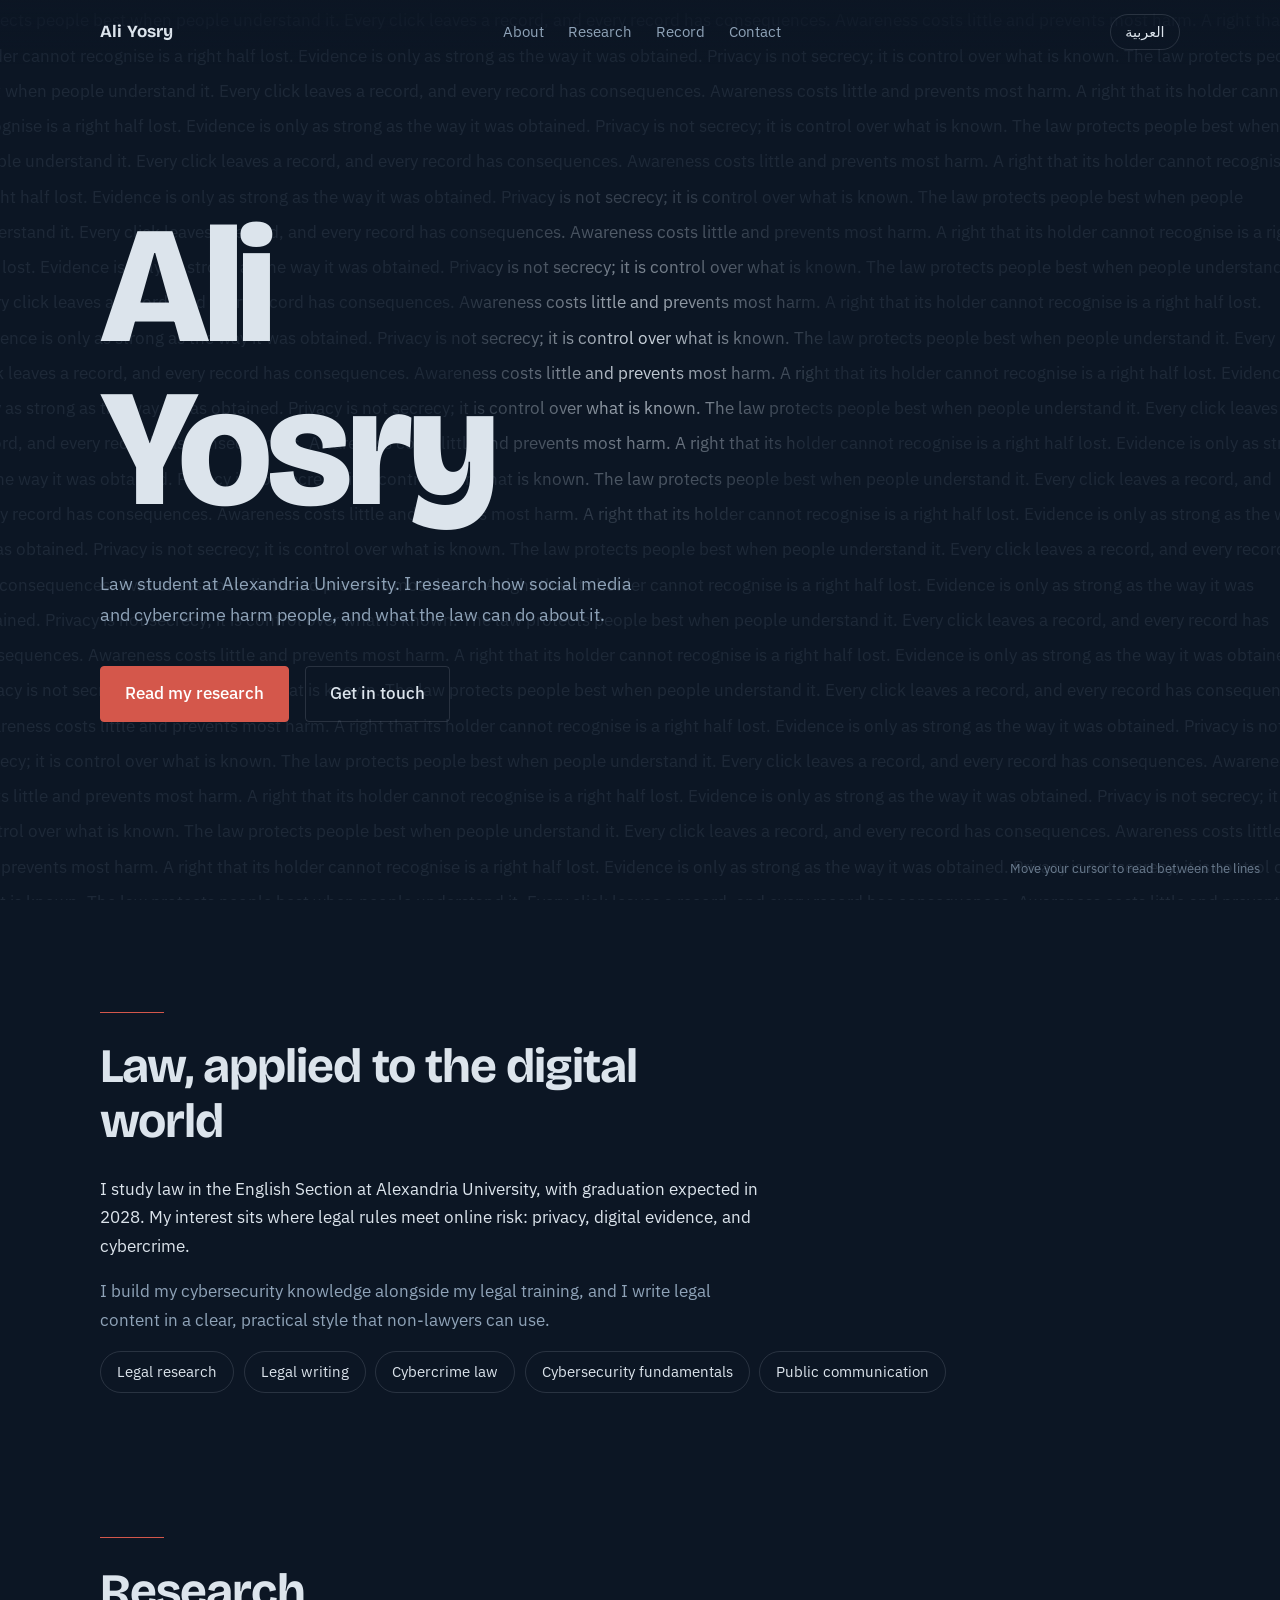
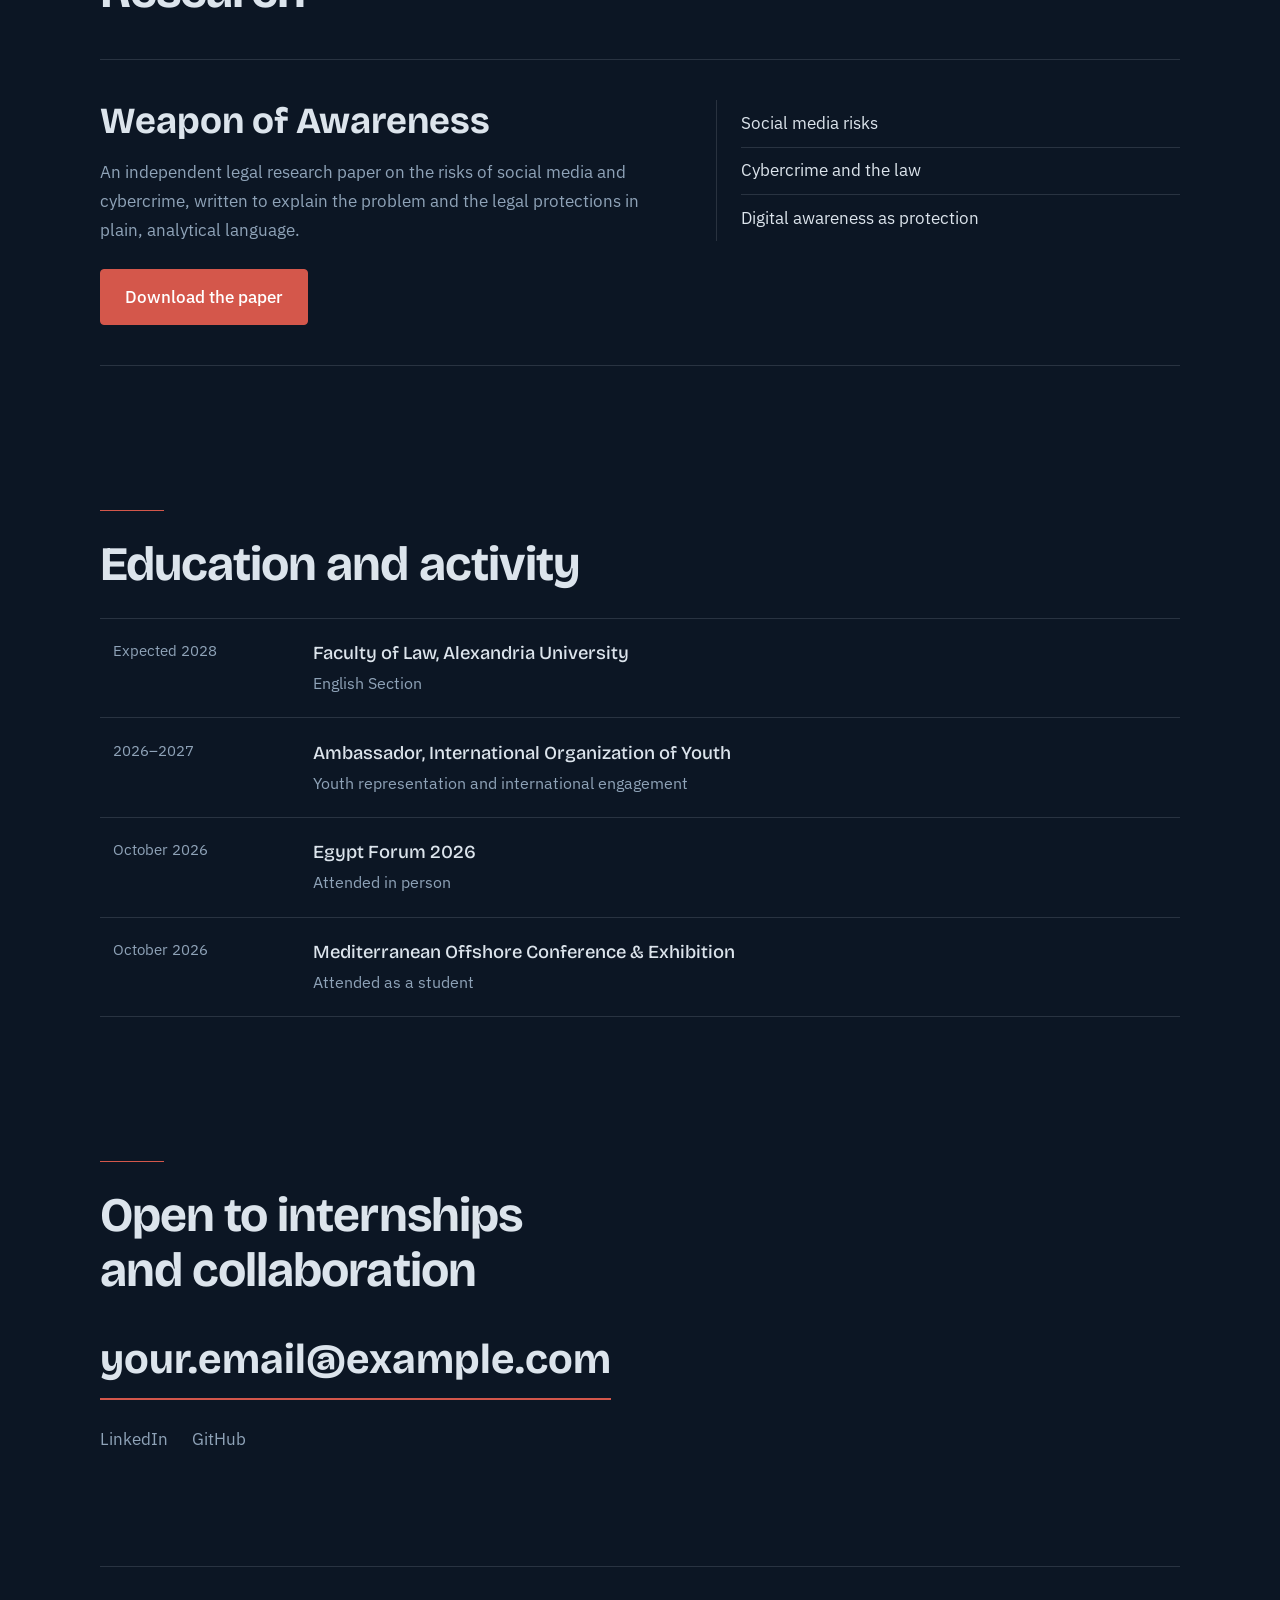
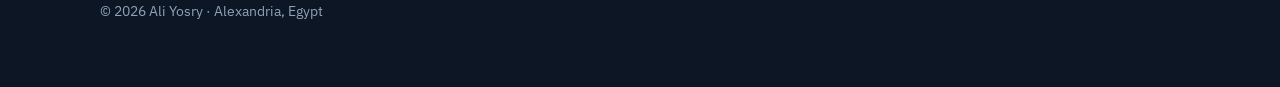
==== index.html @ 88d04636 "Add files via upload" ====
<!doctype html>
<html lang="en" dir="ltr">
<head>
<meta charset="utf-8">
<meta name="viewport" content="width=device-width, initial-scale=1">
<title>Ali Yosry — Law Student & Researcher</title>
<meta name="description" content="Law student at Alexandria University researching social media risks and cybercrime.">
<meta name="theme-color" content="#0C1624">
<link rel="preconnect" href="https://fonts.googleapis.com">
<link rel="preconnect" href="https://fonts.gstatic.com" crossorigin>
<link href="https://fonts.googleapis.com/css2?family=Bricolage+Grotesque:opsz,wght@12..96,500;12..96,700;12..96,800&family=IBM+Plex+Sans:wght@400;500&family=IBM+Plex+Sans+Arabic:wght@400;500;700&display=swap" rel="stylesheet">
<style>
:root{
  --night:#0C1624;
  --slate:#15253A;
  --mist:#DCE4EC;
  --steel:#8FA3B8;
  --wax:#D4574B;
  --line:rgba(220,228,236,.14);
  --display:"Bricolage Grotesque","IBM Plex Sans",system-ui,sans-serif;
  --body:"IBM Plex Sans",system-ui,sans-serif;
}
html[lang="ar"]{--display:"IBM Plex Sans Arabic","Bricolage Grotesque",sans-serif;--body:"IBM Plex Sans Arabic","IBM Plex Sans",sans-serif}
*{box-sizing:border-box;margin:0;padding:0}
html{scroll-behavior:smooth;scroll-padding-top:72px}
body{background:var(--night);color:var(--mist);font-family:var(--body);font-size:1.0625rem;line-height:1.7;-webkit-font-smoothing:antialiased}
a{color:inherit}
:focus-visible{outline:2px solid var(--wax);outline-offset:3px}
.wrap{width:min(1080px,100% - 2.5rem);margin-inline:auto}

/* NAV */
nav{position:fixed;inset:0 0 auto 0;z-index:10;background:linear-gradient(var(--night),rgba(12,22,36,0));}
nav .wrap{display:flex;align-items:center;justify-content:space-between;height:64px;gap:1rem}
nav .mark{font-family:var(--display);font-weight:700;text-decoration:none;letter-spacing:.01em}
nav ul{display:flex;gap:1.5rem;list-style:none;font-size:.95rem;color:var(--steel)}
nav ul a{text-decoration:none;transition:color .2s}
nav ul a:hover{color:var(--mist)}
.lang{background:none;border:1px solid var(--line);color:var(--mist);font:inherit;font-size:.9rem;padding:.3rem .9rem;border-radius:99px;cursor:pointer;transition:border-color .2s,background .2s}
.lang:hover{border-color:var(--steel);background:var(--slate)}
@media(max-width:700px){nav ul{display:none}}

/* HERO */
.hero{position:relative;min-height:100svh;display:flex;align-items:center;overflow:hidden;--mx:50%;--my:40%}
.ghost{position:absolute;inset:-2rem;font-size:1.05rem;line-height:2.1;color:var(--steel);opacity:.13;text-align:start;pointer-events:none;user-select:none;overflow:hidden}
.ghost.lit{opacity:1;color:var(--mist);-webkit-mask-image:radial-gradient(circle 190px at var(--mx) var(--my),#000 0%,rgba(0,0,0,.35) 55%,transparent 100%);mask-image:radial-gradient(circle 190px at var(--mx) var(--my),#000 0%,rgba(0,0,0,.35) 55%,transparent 100%)}
.hero .wrap{position:relative;padding-block:7rem 5rem}
h1{font-family:var(--display);font-weight:800;font-size:clamp(3.6rem,13vw,10.5rem);line-height:.92;letter-spacing:-.035em}
html[lang="ar"] h1{letter-spacing:0;line-height:1.1}
.line{display:block;overflow:hidden;padding-bottom:.06em}
.line>span{display:block;transform:translateY(105%);animation:rise 1.1s cubic-bezier(.2,.8,.2,1) forwards}
.line:nth-child(2)>span{animation-delay:.14s}
@keyframes rise{to{transform:none}}
.sub{margin-top:2rem;max-width:34rem;color:var(--steel);font-size:1.15rem;opacity:0;animation:fade .9s .7s forwards}
.cta{margin-top:2.2rem;display:flex;gap:1rem;flex-wrap:wrap;opacity:0;animation:fade .9s .9s forwards}
@keyframes fade{to{opacity:1}}
.btn{display:inline-block;padding:.8rem 1.5rem;border-radius:4px;text-decoration:none;font-weight:500;border:1px solid var(--line);transition:transform .2s,background .2s,border-color .2s}
.btn.primary{background:var(--wax);border-color:var(--wax);color:#fff}
.btn:hover{transform:translateY(-2px)}
.btn:not(.primary):hover{background:var(--slate);border-color:var(--steel)}
.hint{position:absolute;inset-inline-end:1.25rem;bottom:1.25rem;font-size:.82rem;color:var(--steel);opacity:.7}
@media(hover:none){.hint{display:none}}

/* SECTIONS */
section.s{padding-block:7rem 2rem}
.rule{height:1px;background:var(--wax);transform:scaleX(0);transform-origin:left;transition:transform 1s cubic-bezier(.2,.8,.2,1);width:64px;margin-bottom:1.6rem}
html[dir="rtl"] .rule{transform-origin:right}
.rule.in{transform:scaleX(1)}
h2{font-family:var(--display);font-weight:700;font-size:clamp(1.9rem,4.5vw,3rem);line-height:1.15;letter-spacing:-.02em;margin-bottom:1.6rem;max-width:20ch}
html[lang="ar"] h2{letter-spacing:0;max-width:none}
p.lead{max-width:42rem;color:var(--mist)}
p.lead+p.lead{margin-top:1rem;color:var(--steel)}

/* Research feature */
.feature{display:grid;grid-template-columns:1.1fr .9fr;gap:3rem;align-items:start;margin-top:2.5rem;padding-block:2.5rem;border-block:1px solid var(--line)}
.feature h3{font-family:var(--display);font-size:clamp(1.6rem,3.5vw,2.3rem);line-height:1.15;margin-bottom:1rem}
.feature p{color:var(--steel);max-width:34rem}
.feature .btn{margin-top:1.5rem}
.themes{list-style:none;border-inline-start:1px solid var(--line);padding-inline-start:1.5rem}
.themes li{padding-block:.55rem;color:var(--mist)}
.themes li+li{border-top:1px solid var(--line)}
@media(max-width:760px){.feature{grid-template-columns:1fr;gap:2rem}}

/* Record list */
.rows{list-style:none;margin-top:1rem}
.rows li{display:grid;grid-template-columns:11rem 1fr;gap:1.5rem;padding:1.2rem .8rem;border-top:1px solid var(--line);transition:background .25s,padding .25s}
.rows li:last-child{border-bottom:1px solid var(--line)}
.rows li:hover{background:var(--slate);padding-inline:1.4rem}
.rows .when{color:var(--steel);font-size:.95rem}
.rows b{display:block;font-family:var(--display);font-weight:500;font-size:1.15rem}
.rows span.d{color:var(--steel);font-size:.97rem}
@media(max-width:620px){.rows li{grid-template-columns:1fr;gap:.2rem}}

/* Skills */
.chips{display:flex;flex-wrap:wrap;gap:.6rem;margin-top:1rem}
.chips span{padding:.45rem 1rem;border:1px solid var(--line);border-radius:99px;font-size:.95rem;transition:border-color .2s,color .2s;color:var(--mist)}
.chips span:hover{border-color:var(--wax)}

/* Contact */
.contact h2{max-width:16ch}
.mail{display:inline-block;font-family:var(--display);font-weight:700;font-size:clamp(1.4rem,4.2vw,2.6rem);text-decoration:none;border-bottom:2px solid var(--wax);padding-bottom:.2rem;word-break:break-all;transition:color .2s}
.mail:hover{color:var(--wax)}
.links{display:flex;gap:1.5rem;margin-top:1.6rem;color:var(--steel)}
.links a{text-decoration:none;transition:color .2s}
.links a:hover{color:var(--mist)}
footer{margin-top:7rem;padding-block:2rem;border-top:1px solid var(--line);color:var(--steel);font-size:.9rem}

@media(prefers-reduced-motion:reduce){
  *{animation:none!important;transition:none!important}
  .line>span,.sub,.cta{transform:none;opacity:1}
  .rule{transform:none}
  html{scroll-behavior:auto}
}
</style>
</head>
<body>

<nav>
  <div class="wrap">
    <a class="mark" href="#top" data-t="brand">Ali Yosry</a>
    <ul>
      <li><a href="#about" data-t="nav_about">About</a></li>
      <li><a href="#research" data-t="nav_research">Research</a></li>
      <li><a href="#record" data-t="nav_record">Record</a></li>
      <li><a href="#contact" data-t="nav_contact">Contact</a></li>
    </ul>
    <button class="lang" id="langBtn" aria-label="Switch language">العربية</button>
  </div>
</nav>

<header class="hero" id="top">
  <div class="ghost" id="ghost" aria-hidden="true"></div>
  <div class="ghost lit" id="ghostLit" aria-hidden="true"></div>
  <div class="wrap">
    <h1><span class="line"><span data-t="first">Ali</span></span><span class="line"><span data-t="last">Yosry</span></span></h1>
    <p class="sub" data-t="sub">Law student at Alexandria University. I research how social media and cybercrime harm people, and what the law can do about it.</p>
    <div class="cta">
      <a class="btn primary" href="#research" data-t="cta1">Read my research</a>
      <a class="btn" href="#contact" data-t="cta2">Get in touch</a>
    </div>
  </div>
  <p class="hint" data-t="hint">Move your cursor to read between the lines</p>
</header>

<main>
<section class="s" id="about">
  <div class="wrap">
    <div class="rule"></div>
    <h2 data-t="about_h">Law, applied to the digital world</h2>
    <p class="lead" data-t="about_p1">I study law in the English Section at Alexandria University, with graduation expected in 2028. My interest sits where legal rules meet online risk: privacy, digital evidence, and cybercrime.</p>
    <p class="lead" data-t="about_p2">I build my cybersecurity knowledge alongside my legal training, and I write legal content in a clear, practical style that non-lawyers can use.</p>
    <div class="chips">
      <span data-t="sk1">Legal research</span>
      <span data-t="sk2">Legal writing</span>
      <span data-t="sk3">Cybercrime law</span>
      <span data-t="sk4">Cybersecurity fundamentals</span>
      <span data-t="sk5">Public communication</span>
    </div>
  </div>
</section>

<section class="s" id="research">
  <div class="wrap">
    <div class="rule"></div>
    <h2 data-t="res_h">Research</h2>
    <div class="feature">
      <div>
        <h3 data-t="res_title">Weapon of Awareness</h3>
        <p data-t="res_p">An independent legal research paper on the risks of social media and cybercrime, written to explain the problem and the legal protections in plain, analytical language.</p>
        <!-- TODO: put your PDF in the repo (e.g. weapon-of-awareness.pdf) and change the link below -->
        <a class="btn primary" href="weapon-of-awareness.pdf" data-t="res_btn">Download the paper</a>
      </div>
      <ul class="themes">
        <li data-t="th1">Social media risks</li>
        <li data-t="th2">Cybercrime and the law</li>
        <li data-t="th3">Digital awareness as protection</li>
      </ul>
    </div>
  </div>
</section>

<section class="s" id="record">
  <div class="wrap">
    <div class="rule"></div>
    <h2 data-t="rec_h">Education and activity</h2>
    <ul class="rows">
      <li><div class="when" data-t="r1w">Expected 2028</div><div><b data-t="r1t">Faculty of Law, Alexandria University</b><span class="d" data-t="r1d">English Section</span></div></li>
      <li><div class="when" data-t="r2w">2026–2027</div><div><b data-t="r2t">Ambassador, International Organization of Youth</b><span class="d" data-t="r2d">Youth representation and international engagement</span></div></li>
      <li><div class="when" data-t="r3w">October 2026</div><div><b data-t="r3t">Egypt Forum 2026</b><span class="d" data-t="r3d">Attended in person</span></div></li>
      <li><div class="when" data-t="r4w">October 2026</div><div><b data-t="r4t">Mediterranean Offshore Conference &amp; Exhibition</b><span class="d" data-t="r4d">Attended as a student</span></div></li>
    </ul>
  </div>
</section>

<section class="s contact" id="contact">
  <div class="wrap">
    <div class="rule"></div>
    <h2 data-t="con_h">Open to internships and collaboration</h2>
    <!-- TODO: replace with your real email and profile links -->
    <a class="mail" href="mailto:your.email@example.com">your.email@example.com</a>
    <div class="links">
      <a href="https://www.linkedin.com/in/your-profile" target="_blank" rel="noopener">LinkedIn</a>
      <a href="https://github.com/your-username" target="_blank" rel="noopener">GitHub</a>
    </div>
    <footer>© <span id="yr"></span> <span data-t="brand">Ali Yosry</span> · <span data-t="loc">Alexandria, Egypt</span></footer>
  </div>
</section>
</main>

<script>
const T = {
  en:{brand:"Ali Yosry",nav_about:"About",nav_research:"Research",nav_record:"Record",nav_contact:"Contact",
    first:"Ali",last:"Yosry",
    sub:"Law student at Alexandria University. I research how social media and cybercrime harm people, and what the law can do about it.",
    cta1:"Read my research",cta2:"Get in touch",hint:"Move your cursor to read between the lines",
    about_h:"Law, applied to the digital world",
    about_p1:"I study law in the English Section at Alexandria University, with graduation expected in 2028. My interest sits where legal rules meet online risk: privacy, digital evidence, and cybercrime.",
    about_p2:"I build my cybersecurity knowledge alongside my legal training, and I write legal content in a clear, practical style that non-lawyers can use.",
    sk1:"Legal research",sk2:"Legal writing",sk3:"Cybercrime law",sk4:"Cybersecurity fundamentals",sk5:"Public communication",
    res_h:"Research",res_title:"Weapon of Awareness",
    res_p:"An independent legal research paper on the risks of social media and cybercrime, written to explain the problem and the legal protections in plain, analytical language.",
    res_btn:"Download the paper",th1:"Social media risks",th2:"Cybercrime and the law",th3:"Digital awareness as protection",
    rec_h:"Education and activity",
    r1w:"Expected 2028",r1t:"Faculty of Law, Alexandria University",r1d:"English Section",
    r2w:"2026–2027",r2t:"Ambassador, International Organization of Youth",r2d:"Youth representation and international engagement",
    r3w:"October 2026",r3t:"Egypt Forum 2026",r3d:"Attended in person",
    r4w:"October 2026",r4t:"Mediterranean Offshore Conference & Exhibition",r4d:"Attended as a student",
    con_h:"Open to internships and collaboration",loc:"Alexandria, Egypt",
    ghost:["A right that its holder cannot recognise is a right half lost.","Evidence is only as strong as the way it was obtained.","Privacy is not secrecy; it is control over what is known.","The law protects people best when people understand it.","Every click leaves a record, and every record has consequences.","Awareness costs little and prevents most harm."]},
  ar:{brand:"علي يسري",nav_about:"نبذة",nav_research:"الأبحاث",nav_record:"المسيرة",nav_contact:"تواصل",
    first:"علي",last:"يسري",
    sub:"طالب حقوق بجامعة الإسكندرية. أبحث في كيف تضر وسائل التواصل الاجتماعي والجرائم الإلكترونية بالناس، وما الذي يستطيع القانون فعله حيال ذلك.",
    cta1:"اقرأ أبحاثي",cta2:"تواصل معي",hint:"حرّك المؤشر لتقرأ ما بين السطور",
    about_h:"القانون في خدمة العالم الرقمي",
    about_p1:"أدرس القانون بالقسم الإنجليزي بكلية الحقوق جامعة الإسكندرية، والتخرج المتوقع عام 2028. يتركز اهتمامي حيث تلتقي القواعد القانونية بالمخاطر الرقمية: الخصوصية، والدليل الرقمي، والجرائم الإلكترونية.",
    about_p2:"أطوّر معرفتي بالأمن السيبراني بالتوازي مع دراستي القانونية، وأكتب محتوى قانونيًا بأسلوب واضح وعملي يستفيد منه غير المتخصصين.",
    sk1:"البحث القانوني",sk2:"الكتابة القانونية",sk3:"قانون الجرائم الإلكترونية",sk4:"أساسيات الأمن السيبراني",sk5:"التواصل مع الجمهور",
    res_h:"الأبحاث",res_title:"سلاح الوعي",
    res_p:"بحث قانوني مستقل حول مخاطر وسائل التواصل الاجتماعي والجرائم الإلكترونية، يشرح المشكلة والحماية القانونية المتاحة بلغة تحليلية واضحة.",
    res_btn:"تحميل البحث",th1:"مخاطر وسائل التواصل الاجتماعي",th2:"الجرائم الإلكترونية والقانون",th3:"الوعي الرقمي كوسيلة حماية",
    rec_h:"التعليم والنشاط",
    r1w:"التخرج المتوقع 2028",r1t:"كلية الحقوق، جامعة الإسكندرية",r1d:"القسم الإنجليزي",
    r2w:"2026–2027",r2t:"سفير المنظمة الدولية للشباب",r2d:"تمثيل الشباب والانخراط الدولي",
    r3w:"أكتوبر 2026",r3t:"منتدى مصر 2026",r3d:"حضور شخصي",
    r4w:"أكتوبر 2026",r4t:"مؤتمر ومعرض البحر المتوسط للنفط والغاز البحري",r4d:"حضور بصفة طالب",
    con_h:"متاح للتدريب والتعاون",loc:"الإسكندرية، مصر",
    ghost:["الحق الذي يجهله صاحبه حق ضائع نصفه.","قوة الدليل من قوة طريقة الحصول عليه.","الخصوصية ليست السرية؛ إنها التحكم فيما يُعرف عنك.","يحمي القانون الناس أفضل حين يفهمونه.","كل نقرة تترك أثرًا، وكل أثر له عواقب.","الوعي كلفته قليلة ويمنع معظم الضرر."]}
};

const $ = s => document.querySelector(s);
const $$ = s => [...document.querySelectorAll(s)];

function setLang(l){
  const d = T[l];
  document.documentElement.lang = l;
  document.documentElement.dir = l === "ar" ? "rtl" : "ltr";
  $$("[data-t]").forEach(el => { if (d[el.dataset.t] != null) el.textContent = d[el.dataset.t]; });
  $("#langBtn").textContent = l === "ar" ? "English" : "العربية";
  const text = Array.from({length:14},()=>d.ghost.join(" ")).join(" ");
  $("#ghost").textContent = text; $("#ghostLit").textContent = text;
  document.title = l === "ar" ? "علي يسري — طالب حقوق وباحث" : "Ali Yosry — Law Student & Researcher";
  try{ localStorage.setItem("lang", l); }catch(e){}
}
let lang = "en";
try{ lang = localStorage.getItem("lang") || "en"; }catch(e){}
setLang(lang);
$("#langBtn").addEventListener("click", () => setLang(document.documentElement.lang === "ar" ? "en" : "ar"));
$("#yr").textContent = new Date().getFullYear();

/* Hero spotlight: follows cursor; drifts on its own on touch screens */
const hero = $(".hero");
const reduce = matchMedia("(prefers-reduced-motion: reduce)").matches;
const canHover = matchMedia("(hover: hover)").matches;
function spot(x,y){ hero.style.setProperty("--mx", x+"px"); hero.style.setProperty("--my", y+"px"); }
if (canHover && !reduce){
  hero.addEventListener("pointermove", e => { const r = hero.getBoundingClientRect(); spot(e.clientX-r.left, e.clientY-r.top); });
} else if (!reduce){
  let t = 0;
  (function drift(){
    const r = hero.getBoundingClientRect();
    t += .006;
    spot(r.width*(.5+.32*Math.sin(t*1.3)), r.height*(.45+.28*Math.sin(t*.9+1)));
    requestAnimationFrame(drift);
  })();
} else {
  spot(hero.clientWidth*.6, hero.clientHeight*.5);
}

/* Section rules draw once as they enter view */
const io = new IntersectionObserver(es => es.forEach(e => { if(e.isIntersecting){ e.target.classList.add("in"); io.unobserve(e.target); } }), {threshold:.6});
$$(".rule").forEach(r => io.observe(r));
</script>
</body>
</html>
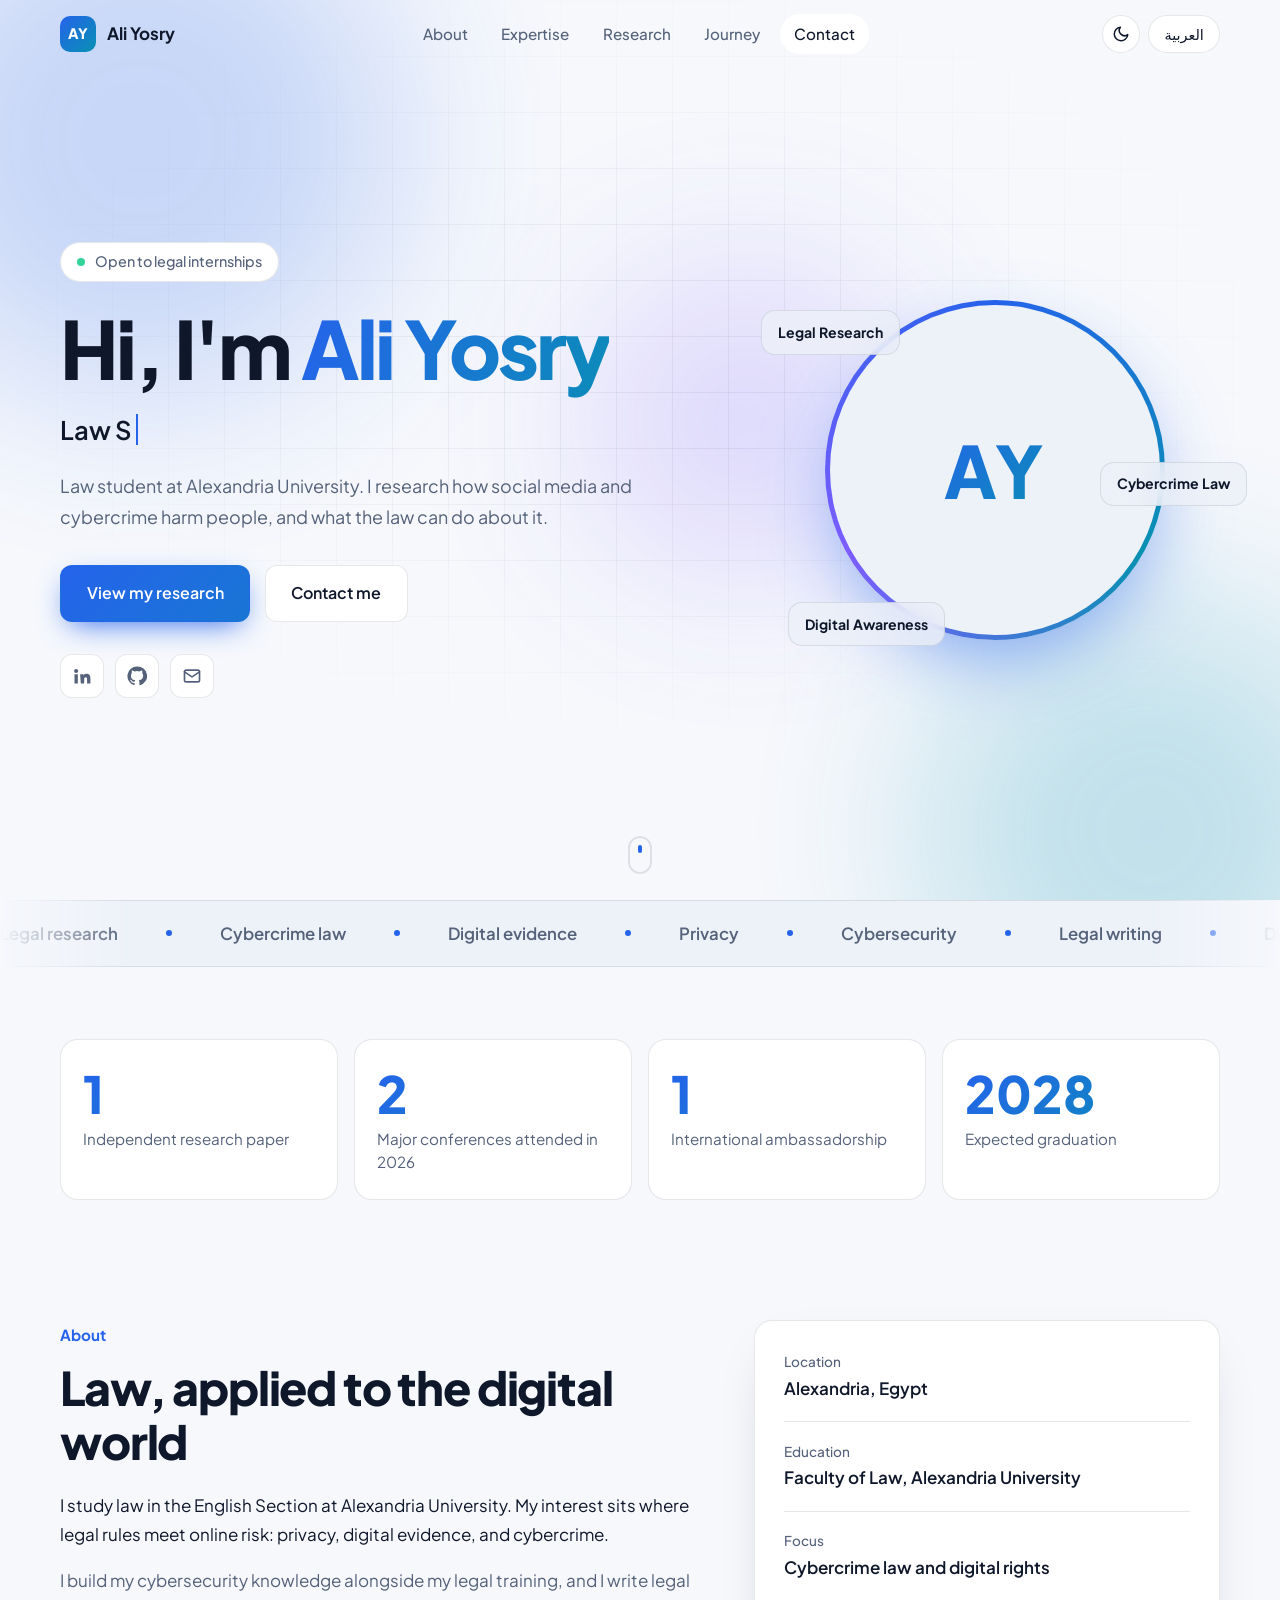
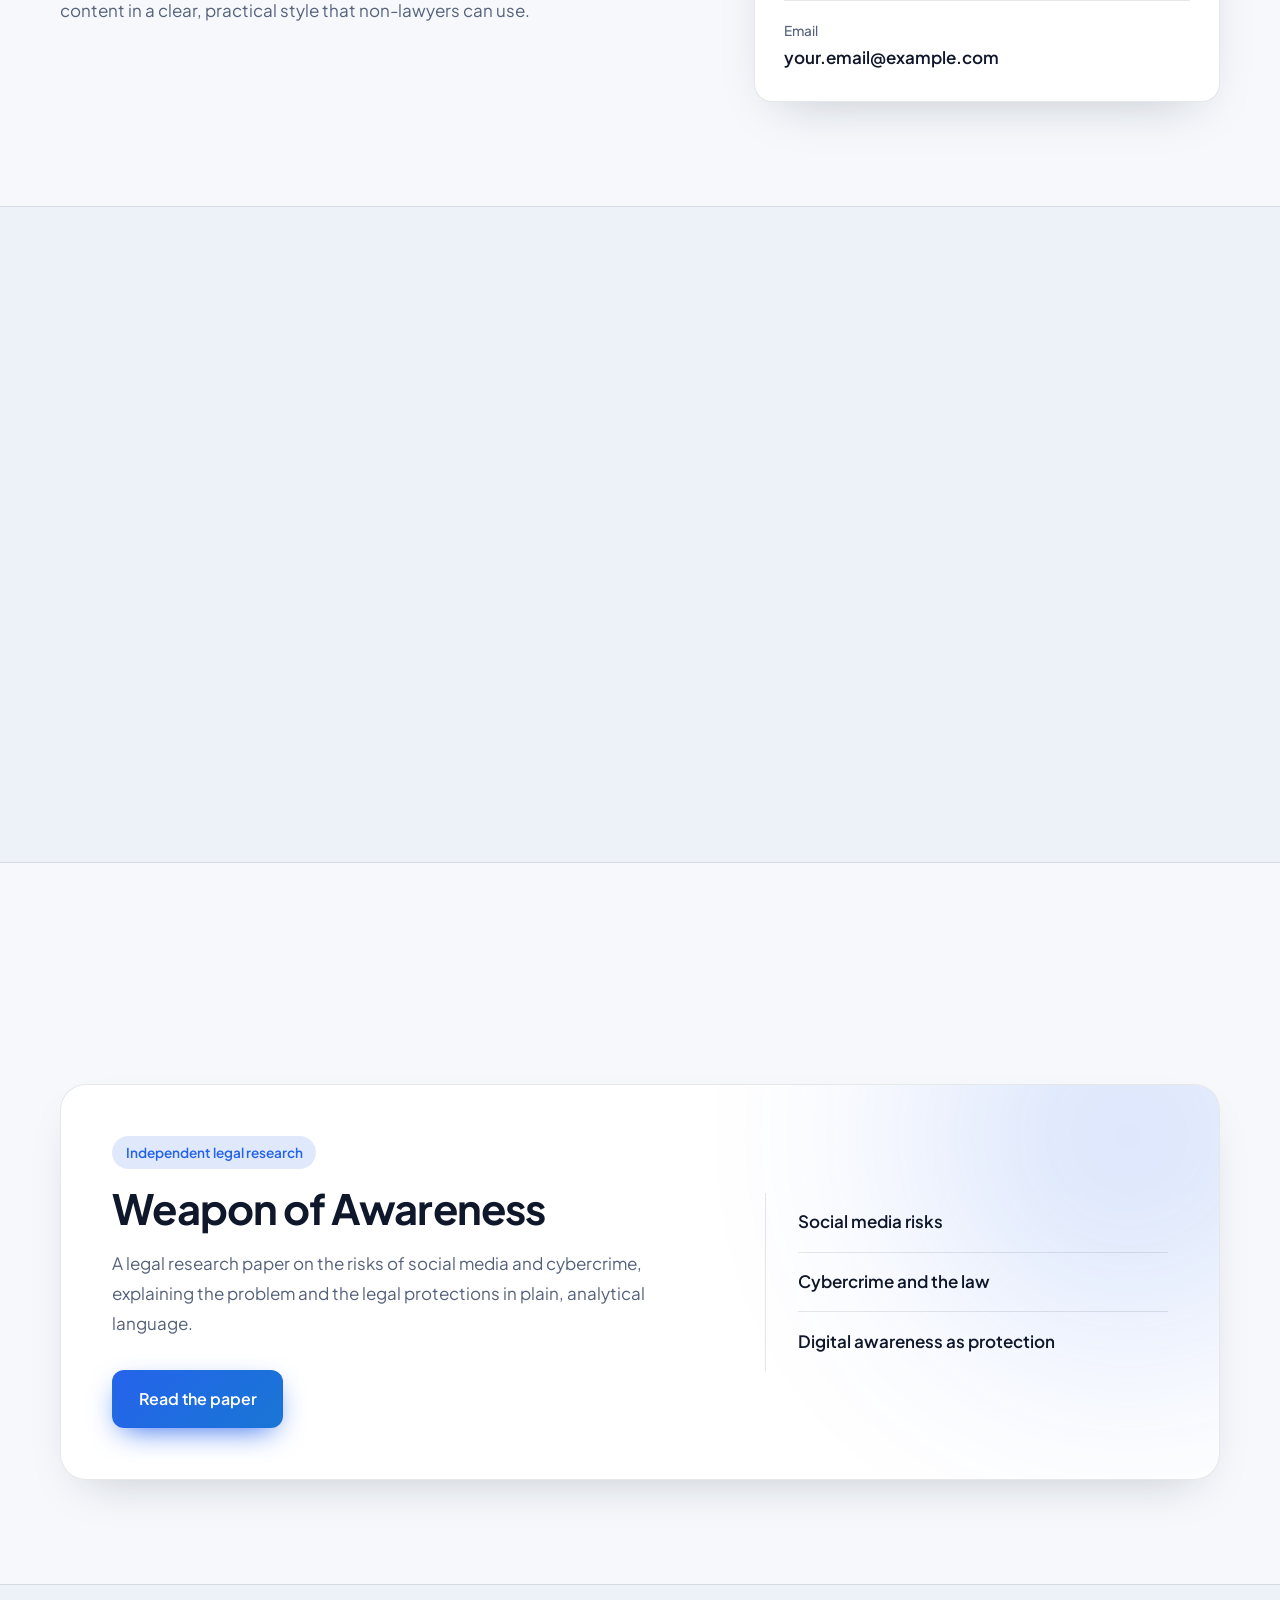
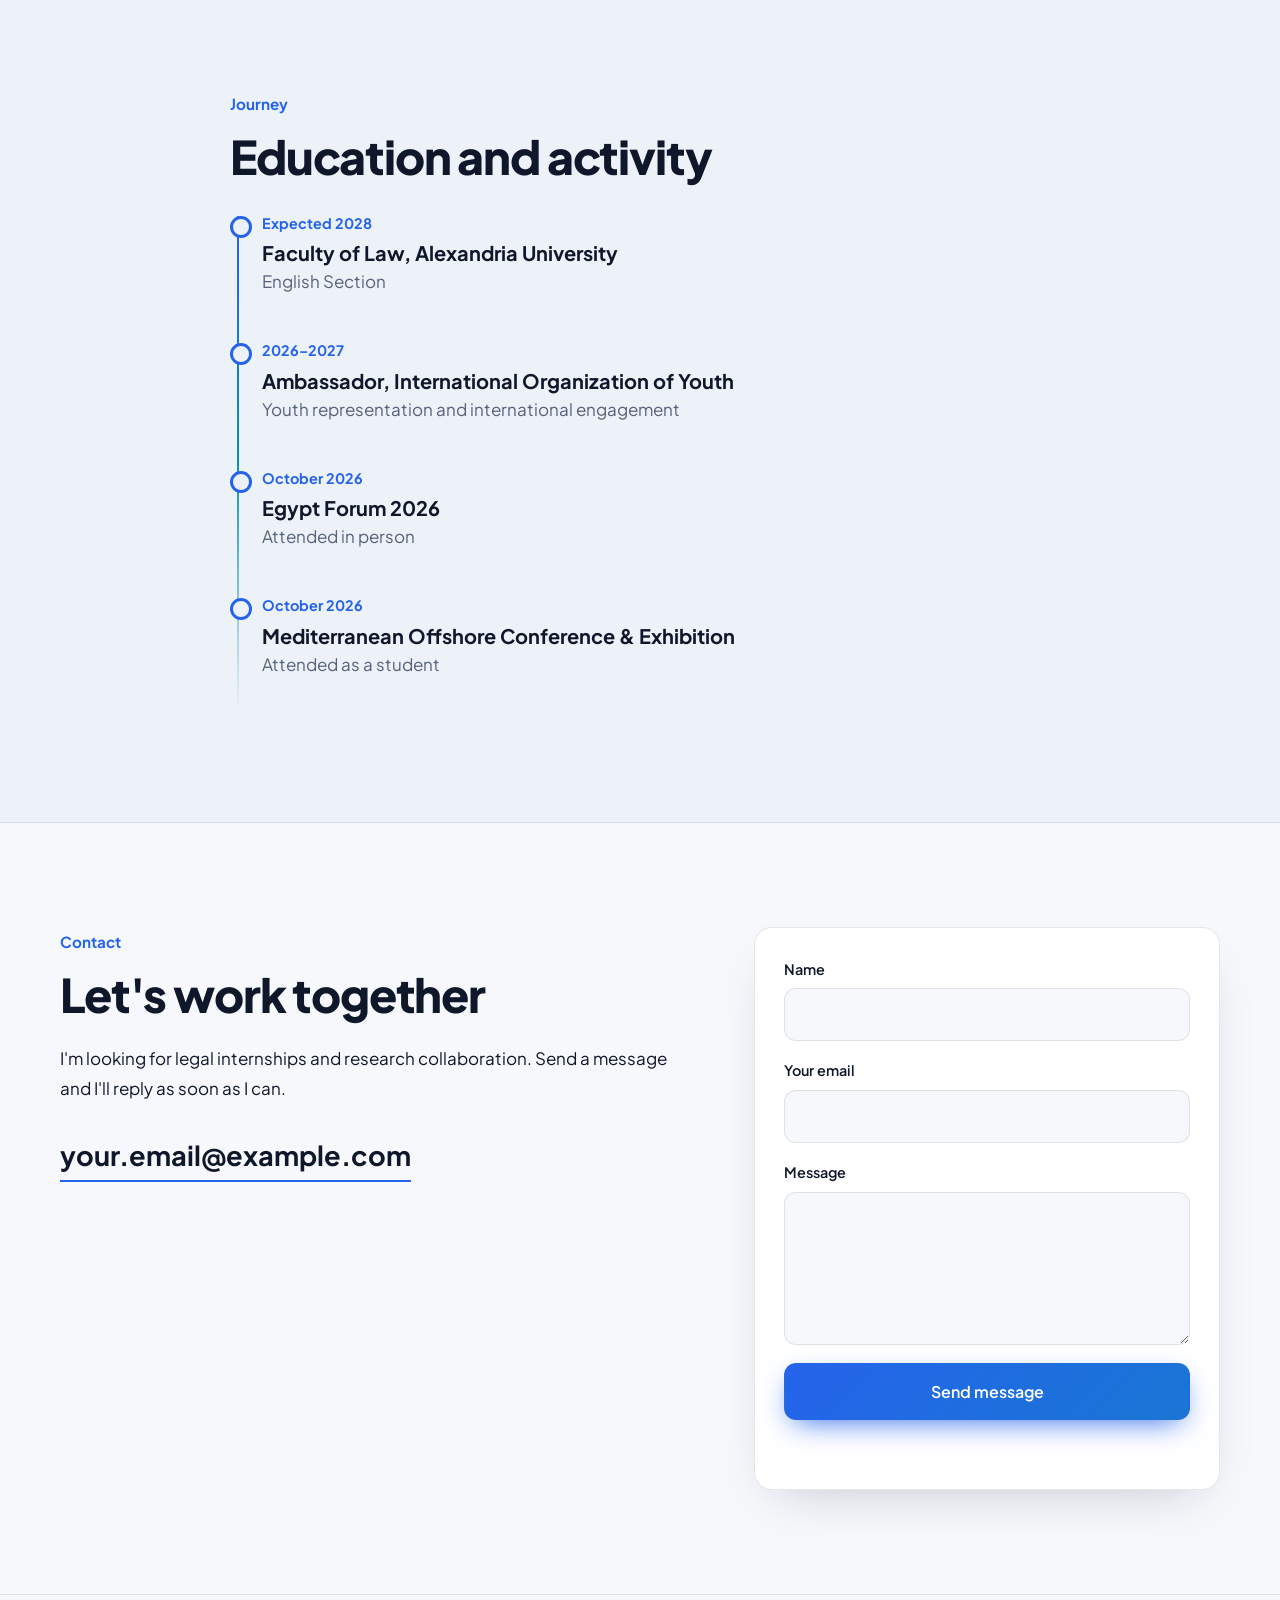
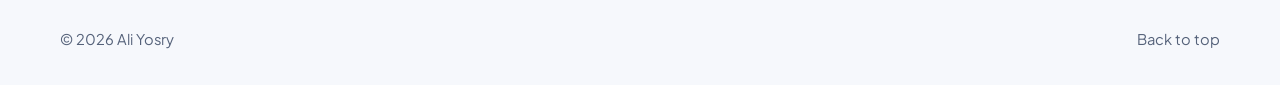
==== commit 7f588538: "Add files via upload" ====
--- a/index.html
+++ b/index.html
@@ -1,293 +1,198 @@
 <!doctype html>
-<html lang="en" dir="ltr">
+<html lang="en" dir="ltr" data-theme="dark">
 <head>
 <meta charset="utf-8">
 <meta name="viewport" content="width=device-width, initial-scale=1">
 <title>Ali Yosry — Law Student & Researcher</title>
 <meta name="description" content="Law student at Alexandria University researching social media risks and cybercrime.">
-<meta name="theme-color" content="#0C1624">
+<meta property="og:title" content="Ali Yosry — Law Student & Researcher">
+<meta property="og:description" content="Legal research on social media risks and cybercrime.">
+<meta name="theme-color" content="#070B14">
 <link rel="preconnect" href="https://fonts.googleapis.com">
 <link rel="preconnect" href="https://fonts.gstatic.com" crossorigin>
-<link href="https://fonts.googleapis.com/css2?family=Bricolage+Grotesque:opsz,wght@12..96,500;12..96,700;12..96,800&family=IBM+Plex+Sans:wght@400;500&family=IBM+Plex+Sans+Arabic:wght@400;500;700&display=swap" rel="stylesheet">
-<style>
-:root{
-  --night:#0C1624;
-  --slate:#15253A;
-  --mist:#DCE4EC;
-  --steel:#8FA3B8;
-  --wax:#D4574B;
-  --line:rgba(220,228,236,.14);
-  --display:"Bricolage Grotesque","IBM Plex Sans",system-ui,sans-serif;
-  --body:"IBM Plex Sans",system-ui,sans-serif;
-}
-html[lang="ar"]{--display:"IBM Plex Sans Arabic","Bricolage Grotesque",sans-serif;--body:"IBM Plex Sans Arabic","IBM Plex Sans",sans-serif}
-*{box-sizing:border-box;margin:0;padding:0}
-html{scroll-behavior:smooth;scroll-padding-top:72px}
-body{background:var(--night);color:var(--mist);font-family:var(--body);font-size:1.0625rem;line-height:1.7;-webkit-font-smoothing:antialiased}
-a{color:inherit}
-:focus-visible{outline:2px solid var(--wax);outline-offset:3px}
-.wrap{width:min(1080px,100% - 2.5rem);margin-inline:auto}
-
-/* NAV */
-nav{position:fixed;inset:0 0 auto 0;z-index:10;background:linear-gradient(var(--night),rgba(12,22,36,0));}
-nav .wrap{display:flex;align-items:center;justify-content:space-between;height:64px;gap:1rem}
-nav .mark{font-family:var(--display);font-weight:700;text-decoration:none;letter-spacing:.01em}
-nav ul{display:flex;gap:1.5rem;list-style:none;font-size:.95rem;color:var(--steel)}
-nav ul a{text-decoration:none;transition:color .2s}
-nav ul a:hover{color:var(--mist)}
-.lang{background:none;border:1px solid var(--line);color:var(--mist);font:inherit;font-size:.9rem;padding:.3rem .9rem;border-radius:99px;cursor:pointer;transition:border-color .2s,background .2s}
-.lang:hover{border-color:var(--steel);background:var(--slate)}
-@media(max-width:700px){nav ul{display:none}}
-
-/* HERO */
-.hero{position:relative;min-height:100svh;display:flex;align-items:center;overflow:hidden;--mx:50%;--my:40%}
-.ghost{position:absolute;inset:-2rem;font-size:1.05rem;line-height:2.1;color:var(--steel);opacity:.13;text-align:start;pointer-events:none;user-select:none;overflow:hidden}
-.ghost.lit{opacity:1;color:var(--mist);-webkit-mask-image:radial-gradient(circle 190px at var(--mx) var(--my),#000 0%,rgba(0,0,0,.35) 55%,transparent 100%);mask-image:radial-gradient(circle 190px at var(--mx) var(--my),#000 0%,rgba(0,0,0,.35) 55%,transparent 100%)}
-.hero .wrap{position:relative;padding-block:7rem 5rem}
-h1{font-family:var(--display);font-weight:800;font-size:clamp(3.6rem,13vw,10.5rem);line-height:.92;letter-spacing:-.035em}
-html[lang="ar"] h1{letter-spacing:0;line-height:1.1}
-.line{display:block;overflow:hidden;padding-bottom:.06em}
-.line>span{display:block;transform:translateY(105%);animation:rise 1.1s cubic-bezier(.2,.8,.2,1) forwards}
-.line:nth-child(2)>span{animation-delay:.14s}
-@keyframes rise{to{transform:none}}
-.sub{margin-top:2rem;max-width:34rem;color:var(--steel);font-size:1.15rem;opacity:0;animation:fade .9s .7s forwards}
-.cta{margin-top:2.2rem;display:flex;gap:1rem;flex-wrap:wrap;opacity:0;animation:fade .9s .9s forwards}
-@keyframes fade{to{opacity:1}}
-.btn{display:inline-block;padding:.8rem 1.5rem;border-radius:4px;text-decoration:none;font-weight:500;border:1px solid var(--line);transition:transform .2s,background .2s,border-color .2s}
-.btn.primary{background:var(--wax);border-color:var(--wax);color:#fff}
-.btn:hover{transform:translateY(-2px)}
-.btn:not(.primary):hover{background:var(--slate);border-color:var(--steel)}
-.hint{position:absolute;inset-inline-end:1.25rem;bottom:1.25rem;font-size:.82rem;color:var(--steel);opacity:.7}
-@media(hover:none){.hint{display:none}}
-
-/* SECTIONS */
-section.s{padding-block:7rem 2rem}
-.rule{height:1px;background:var(--wax);transform:scaleX(0);transform-origin:left;transition:transform 1s cubic-bezier(.2,.8,.2,1);width:64px;margin-bottom:1.6rem}
-html[dir="rtl"] .rule{transform-origin:right}
-.rule.in{transform:scaleX(1)}
-h2{font-family:var(--display);font-weight:700;font-size:clamp(1.9rem,4.5vw,3rem);line-height:1.15;letter-spacing:-.02em;margin-bottom:1.6rem;max-width:20ch}
-html[lang="ar"] h2{letter-spacing:0;max-width:none}
-p.lead{max-width:42rem;color:var(--mist)}
-p.lead+p.lead{margin-top:1rem;color:var(--steel)}
-
-/* Research feature */
-.feature{display:grid;grid-template-columns:1.1fr .9fr;gap:3rem;align-items:start;margin-top:2.5rem;padding-block:2.5rem;border-block:1px solid var(--line)}
-.feature h3{font-family:var(--display);font-size:clamp(1.6rem,3.5vw,2.3rem);line-height:1.15;margin-bottom:1rem}
-.feature p{color:var(--steel);max-width:34rem}
-.feature .btn{margin-top:1.5rem}
-.themes{list-style:none;border-inline-start:1px solid var(--line);padding-inline-start:1.5rem}
-.themes li{padding-block:.55rem;color:var(--mist)}
-.themes li+li{border-top:1px solid var(--line)}
-@media(max-width:760px){.feature{grid-template-columns:1fr;gap:2rem}}
-
-/* Record list */
-.rows{list-style:none;margin-top:1rem}
-.rows li{display:grid;grid-template-columns:11rem 1fr;gap:1.5rem;padding:1.2rem .8rem;border-top:1px solid var(--line);transition:background .25s,padding .25s}
-.rows li:last-child{border-bottom:1px solid var(--line)}
-.rows li:hover{background:var(--slate);padding-inline:1.4rem}
-.rows .when{color:var(--steel);font-size:.95rem}
-.rows b{display:block;font-family:var(--display);font-weight:500;font-size:1.15rem}
-.rows span.d{color:var(--steel);font-size:.97rem}
-@media(max-width:620px){.rows li{grid-template-columns:1fr;gap:.2rem}}
-
-/* Skills */
-.chips{display:flex;flex-wrap:wrap;gap:.6rem;margin-top:1rem}
-.chips span{padding:.45rem 1rem;border:1px solid var(--line);border-radius:99px;font-size:.95rem;transition:border-color .2s,color .2s;color:var(--mist)}
-.chips span:hover{border-color:var(--wax)}
-
-/* Contact */
-.contact h2{max-width:16ch}
-.mail{display:inline-block;font-family:var(--display);font-weight:700;font-size:clamp(1.4rem,4.2vw,2.6rem);text-decoration:none;border-bottom:2px solid var(--wax);padding-bottom:.2rem;word-break:break-all;transition:color .2s}
-.mail:hover{color:var(--wax)}
-.links{display:flex;gap:1.5rem;margin-top:1.6rem;color:var(--steel)}
-.links a{text-decoration:none;transition:color .2s}
-.links a:hover{color:var(--mist)}
-footer{margin-top:7rem;padding-block:2rem;border-top:1px solid var(--line);color:var(--steel);font-size:.9rem}
-
-@media(prefers-reduced-motion:reduce){
-  *{animation:none!important;transition:none!important}
-  .line>span,.sub,.cta{transform:none;opacity:1}
-  .rule{transform:none}
-  html{scroll-behavior:auto}
-}
-</style>
+<link href="https://fonts.googleapis.com/css2?family=Plus+Jakarta+Sans:wght@400;500;600;700;800&family=IBM+Plex+Sans+Arabic:wght@400;500;600;700&display=swap" rel="stylesheet">
+<link rel="stylesheet" href="style.css">
 </head>
 <body>
+<div class="progress" id="progress"></div>
 
-<nav>
-  <div class="wrap">
-    <a class="mark" href="#top" data-t="brand">Ali Yosry</a>
-    <ul>
-      <li><a href="#about" data-t="nav_about">About</a></li>
-      <li><a href="#research" data-t="nav_research">Research</a></li>
-      <li><a href="#record" data-t="nav_record">Record</a></li>
-      <li><a href="#contact" data-t="nav_contact">Contact</a></li>
-    </ul>
-    <button class="lang" id="langBtn" aria-label="Switch language">العربية</button>
-  </div>
-</nav>
-
-<header class="hero" id="top">
-  <div class="ghost" id="ghost" aria-hidden="true"></div>
-  <div class="ghost lit" id="ghostLit" aria-hidden="true"></div>
-  <div class="wrap">
-    <h1><span class="line"><span data-t="first">Ali</span></span><span class="line"><span data-t="last">Yosry</span></span></h1>
-    <p class="sub" data-t="sub">Law student at Alexandria University. I research how social media and cybercrime harm people, and what the law can do about it.</p>
-    <div class="cta">
-      <a class="btn primary" href="#research" data-t="cta1">Read my research</a>
-      <a class="btn" href="#contact" data-t="cta2">Get in touch</a>
+<header class="nav" id="nav">
+  <div class="container nav-in">
+    <a href="#top" class="logo" aria-label="Home"><span class="logo-mark">AY</span><span class="logo-text" data-t="brand">Ali Yosry</span></a>
+    <nav class="links" id="menu" aria-label="Main">
+      <a href="#about" data-t="nav_about">About</a>
+      <a href="#expertise" data-t="nav_expertise">Expertise</a>
+      <a href="#research" data-t="nav_research">Research</a>
+      <a href="#journey" data-t="nav_journey">Journey</a>
+      <a href="#contact" data-t="nav_contact">Contact</a>
+    </nav>
+    <div class="tools">
+      <button class="icon-btn" id="themeBtn" aria-label="Toggle theme">
+        <svg class="i-sun" viewBox="0 0 24 24" width="18" height="18" fill="none" stroke="currentColor" stroke-width="2" stroke-linecap="round"><circle cx="12" cy="12" r="4"/><path d="M12 2v2M12 20v2M4.9 4.9l1.4 1.4M17.7 17.7l1.4 1.4M2 12h2M20 12h2M4.9 19.1l1.4-1.4M17.7 6.3l1.4-1.4"/></svg>
+        <svg class="i-moon" viewBox="0 0 24 24" width="18" height="18" fill="none" stroke="currentColor" stroke-width="2" stroke-linecap="round" stroke-linejoin="round"><path d="M21 12.8A9 9 0 1 1 11.2 3a7 7 0 0 0 9.8 9.8z"/></svg>
+      </button>
+      <button class="pill-btn" id="langBtn" aria-label="Switch language">العربية</button>
+      <button class="burger" id="burger" aria-label="Menu" aria-expanded="false"><span></span><span></span></button>
     </div>
   </div>
-  <p class="hint" data-t="hint">Move your cursor to read between the lines</p>
 </header>
 
-<main>
-<section class="s" id="about">
-  <div class="wrap">
-    <div class="rule"></div>
-    <h2 data-t="about_h">Law, applied to the digital world</h2>
-    <p class="lead" data-t="about_p1">I study law in the English Section at Alexandria University, with graduation expected in 2028. My interest sits where legal rules meet online risk: privacy, digital evidence, and cybercrime.</p>
-    <p class="lead" data-t="about_p2">I build my cybersecurity knowledge alongside my legal training, and I write legal content in a clear, practical style that non-lawyers can use.</p>
-    <div class="chips">
-      <span data-t="sk1">Legal research</span>
-      <span data-t="sk2">Legal writing</span>
-      <span data-t="sk3">Cybercrime law</span>
-      <span data-t="sk4">Cybersecurity fundamentals</span>
-      <span data-t="sk5">Public communication</span>
+<main id="top">
+<!-- HERO -->
+<section class="hero">
+  <div class="aurora" aria-hidden="true"><i class="b1"></i><i class="b2"></i><i class="b3"></i></div>
+  <div class="grid-bg" aria-hidden="true"></div>
+  <div class="container hero-in">
+    <div class="hero-copy">
+      <span class="badge reveal"><i class="dot"></i><span data-t="badge">Open to legal internships</span></span>
+      <h1 class="reveal" style="--d:.08s"><span data-t="hi">Hi, I'm</span> <span class="grad" data-t="name">Ali Yosry</span></h1>
+      <p class="role reveal" style="--d:.16s"><span id="typed"></span><span class="caret"></span></p>
+      <p class="lead reveal" style="--d:.24s" data-t="sub">Law student at Alexandria University. I research how social media and cybercrime harm people, and what the law can do about it.</p>
+      <div class="cta reveal" style="--d:.32s">
+        <a class="btn primary magnetic" href="#research" data-t="cta1">View my research</a>
+        <a class="btn ghost magnetic" href="#contact" data-t="cta2">Contact me</a>
+      </div>
+      <div class="socials reveal" style="--d:.4s">
+        <a data-href="linkedin" target="_blank" rel="noopener" aria-label="LinkedIn"><svg viewBox="0 0 24 24" width="20" height="20" fill="currentColor"><path d="M4.98 3.5a2.5 2.5 0 1 1 0 5 2.5 2.5 0 0 1 0-5zM3 9.75h4V21H3zM9.75 9.75h3.8v1.6h.06c.53-1 1.82-2.05 3.75-2.05 4 0 4.74 2.63 4.74 6.05V21h-4v-4.9c0-1.17-.02-2.67-1.63-2.67-1.63 0-1.88 1.27-1.88 2.59V21h-4z"/></svg></a>
+        <a data-href="github" target="_blank" rel="noopener" aria-label="GitHub"><svg viewBox="0 0 24 24" width="20" height="20" fill="currentColor"><path d="M12 .5a11.5 11.5 0 0 0-3.64 22.41c.58.1.79-.25.79-.56v-2c-3.2.7-3.88-1.37-3.88-1.37-.52-1.33-1.28-1.69-1.28-1.69-1.05-.72.08-.7.08-.7 1.16.08 1.77 1.19 1.77 1.19 1.03 1.77 2.7 1.26 3.36.96.1-.75.4-1.26.73-1.55-2.55-.29-5.24-1.28-5.24-5.69 0-1.26.45-2.28 1.19-3.09-.12-.29-.52-1.46.11-3.05 0 0 .97-.31 3.17 1.18a11 11 0 0 1 5.77 0c2.2-1.49 3.17-1.18 3.17-1.18.63 1.59.23 2.76.11 3.05.74.81 1.19 1.83 1.19 3.09 0 4.42-2.69 5.39-5.25 5.68.41.36.78 1.06.78 2.14v3.17c0 .31.21.67.8.56A11.5 11.5 0 0 0 12 .5z"/></svg></a>
+        <a data-href="email" aria-label="Email"><svg viewBox="0 0 24 24" width="20" height="20" fill="none" stroke="currentColor" stroke-width="2" stroke-linecap="round" stroke-linejoin="round"><rect x="3" y="5" width="18" height="14" rx="2"/><path d="m3 7 9 6 9-6"/></svg></a>
+      </div>
+    </div>
+    <div class="hero-visual reveal" style="--d:.2s">
+      <div class="avatar-ring"><div class="avatar">
+        <span class="initials">AY</span>
+        <img id="photo" alt="Ali Yosry" loading="eager">
+      </div></div>
+      <span class="float f1"><b data-t="chip1">Legal Research</b></span>
+      <span class="float f2"><b data-t="chip2">Cybercrime Law</b></span>
+      <span class="float f3"><b data-t="chip3">Digital Awareness</b></span>
+    </div>
+  </div>
+  <a href="#about" class="scroll-hint" aria-label="Scroll"><i></i></a>
+</section>
+
+<!-- MARQUEE -->
+<div class="marquee" aria-hidden="true"><div class="track" id="track"></div></div>
+
+<!-- STATS -->
+<section class="stats container">
+  <div class="stat reveal"><b data-count="1">0</b><span data-t="st1">Independent research paper</span></div>
+  <div class="stat reveal" style="--d:.08s"><b data-count="2">0</b><span data-t="st2">Major conferences attended in 2026</span></div>
+  <div class="stat reveal" style="--d:.16s"><b data-count="1">0</b><span data-t="st3">International ambassadorship</span></div>
+  <div class="stat reveal" style="--d:.24s"><b>2028</b><span data-t="st4">Expected graduation</span></div>
+</section>
+
+<!-- ABOUT -->
+<section class="sec" id="about">
+  <div class="container two">
+    <div>
+      <p class="eyebrow reveal" data-t="nav_about">About</p>
+      <h2 class="reveal" data-t="about_h">Law, applied to the digital world</h2>
+      <p class="reveal" data-t="about_p1">I study law in the English Section at Alexandria University. My interest sits where legal rules meet online risk: privacy, digital evidence, and cybercrime.</p>
+      <p class="reveal muted" data-t="about_p2">I build my cybersecurity knowledge alongside my legal training, and I write legal content in a clear, practical style that non-lawyers can use.</p>
+    </div>
+    <aside class="card info reveal tilt" style="--d:.1s">
+      <dl>
+        <div><dt data-t="i_loc">Location</dt><dd data-t="i_locv">Alexandria, Egypt</dd></div>
+        <div><dt data-t="i_edu">Education</dt><dd data-t="i_eduv">Faculty of Law, Alexandria University</dd></div>
+        <div><dt data-t="i_focus">Focus</dt><dd data-t="i_focusv">Cybercrime law and digital rights</dd></div>
+        <div><dt data-t="i_mail">Email</dt><dd><a data-href="email" data-email>your.email@example.com</a></dd></div>
+      </dl>
+    </aside>
+  </div>
+</section>
+
+<!-- EXPERTISE -->
+<section class="sec alt" id="expertise">
+  <div class="container">
+    <p class="eyebrow reveal" data-t="nav_expertise">Expertise</p>
+    <h2 class="reveal" data-t="exp_h">What I work on</h2>
+    <div class="cards">
+      <article class="card tilt reveal">
+        <div class="ico"><svg viewBox="0 0 24 24" width="26" height="26" fill="none" stroke="currentColor" stroke-width="1.8" stroke-linecap="round" stroke-linejoin="round"><path d="M12 3v18M5 7h14M5 7l-3 7a3.5 3.5 0 0 0 6 0L5 7zM19 7l-3 7a3.5 3.5 0 0 0 6 0l-3-7zM8 21h8"/></svg></div>
+        <h3 data-t="e1t">Legal Research</h3>
+        <p data-t="e1d">Structured, source-based analysis of legal questions, written to be verified and cited.</p>
+      </article>
+      <article class="card tilt reveal" style="--d:.1s">
+        <div class="ico"><svg viewBox="0 0 24 24" width="26" height="26" fill="none" stroke="currentColor" stroke-width="1.8" stroke-linecap="round" stroke-linejoin="round"><path d="M12 3 4 6v6c0 4.5 3.2 7.8 8 9 4.8-1.2 8-4.5 8-9V6l-8-3z"/><path d="m9 12 2 2 4-4"/></svg></div>
+        <h3 data-t="e2t">Cybercrime and Digital Law</h3>
+        <p data-t="e2d">How online offences work, how digital evidence is treated, and how people can protect themselves.</p>
+      </article>
+      <article class="card tilt reveal" style="--d:.2s">
+        <div class="ico"><svg viewBox="0 0 24 24" width="26" height="26" fill="none" stroke="currentColor" stroke-width="1.8" stroke-linecap="round" stroke-linejoin="round"><path d="M4 20h4L19 9a2.8 2.8 0 0 0-4-4L4 16v4z"/><path d="m13.5 6.5 4 4"/></svg></div>
+        <h3 data-t="e3t">Legal Content</h3>
+        <p data-t="e3d">Clear, practical explanations of the law for the public, without the jargon.</p>
+      </article>
+    </div>
+    <div class="chips reveal">
+      <span data-t="sk1">Legal research</span><span data-t="sk2">Legal writing</span><span data-t="sk3">Cybercrime law</span><span data-t="sk4">Cybersecurity fundamentals</span><span data-t="sk5">Public communication</span>
     </div>
   </div>
 </section>
 
-<section class="s" id="research">
-  <div class="wrap">
-    <div class="rule"></div>
-    <h2 data-t="res_h">Research</h2>
-    <div class="feature">
-      <div>
+<!-- RESEARCH -->
+<section class="sec" id="research">
+  <div class="container">
+    <p class="eyebrow reveal" data-t="nav_research">Research</p>
+    <h2 class="reveal" data-t="res_h">Featured research</h2>
+    <article class="feature reveal">
+      <div class="feature-glow" aria-hidden="true"></div>
+      <div class="feature-body">
+        <span class="tag" data-t="res_tag">Independent legal research</span>
         <h3 data-t="res_title">Weapon of Awareness</h3>
-        <p data-t="res_p">An independent legal research paper on the risks of social media and cybercrime, written to explain the problem and the legal protections in plain, analytical language.</p>
-        <!-- TODO: put your PDF in the repo (e.g. weapon-of-awareness.pdf) and change the link below -->
-        <a class="btn primary" href="weapon-of-awareness.pdf" data-t="res_btn">Download the paper</a>
+        <p data-t="res_p">A legal research paper on the risks of social media and cybercrime, explaining the problem and the legal protections in plain, analytical language.</p>
+        <div class="cta"><a class="btn primary magnetic" data-href="paper" target="_blank" rel="noopener" data-t="res_btn">Read the paper</a></div>
       </div>
       <ul class="themes">
         <li data-t="th1">Social media risks</li>
         <li data-t="th2">Cybercrime and the law</li>
         <li data-t="th3">Digital awareness as protection</li>
       </ul>
-    </div>
+    </article>
   </div>
 </section>
 
-<section class="s" id="record">
-  <div class="wrap">
-    <div class="rule"></div>
-    <h2 data-t="rec_h">Education and activity</h2>
-    <ul class="rows">
-      <li><div class="when" data-t="r1w">Expected 2028</div><div><b data-t="r1t">Faculty of Law, Alexandria University</b><span class="d" data-t="r1d">English Section</span></div></li>
-      <li><div class="when" data-t="r2w">2026–2027</div><div><b data-t="r2t">Ambassador, International Organization of Youth</b><span class="d" data-t="r2d">Youth representation and international engagement</span></div></li>
-      <li><div class="when" data-t="r3w">October 2026</div><div><b data-t="r3t">Egypt Forum 2026</b><span class="d" data-t="r3d">Attended in person</span></div></li>
-      <li><div class="when" data-t="r4w">October 2026</div><div><b data-t="r4t">Mediterranean Offshore Conference &amp; Exhibition</b><span class="d" data-t="r4d">Attended as a student</span></div></li>
-    </ul>
+<!-- JOURNEY -->
+<section class="sec alt" id="journey">
+  <div class="container narrow">
+    <p class="eyebrow reveal" data-t="nav_journey">Journey</p>
+    <h2 class="reveal" data-t="jr_h">Education and activity</h2>
+    <ol class="timeline">
+      <li class="reveal"><span class="when" data-t="r1w">Expected 2028</span><h3 data-t="r1t">Faculty of Law, Alexandria University</h3><p data-t="r1d">English Section</p></li>
+      <li class="reveal"><span class="when" data-t="r2w">2026–2027</span><h3 data-t="r2t">Ambassador, International Organization of Youth</h3><p data-t="r2d">Youth representation and international engagement</p></li>
+      <li class="reveal"><span class="when" data-t="r3w">October 2026</span><h3 data-t="r3t">Egypt Forum 2026</h3><p data-t="r3d">Attended in person</p></li>
+      <li class="reveal"><span class="when" data-t="r4w">October 2026</span><h3 data-t="r4t">Mediterranean Offshore Conference &amp; Exhibition</h3><p data-t="r4d">Attended as a student</p></li>
+    </ol>
   </div>
 </section>
 
-<section class="s contact" id="contact">
-  <div class="wrap">
-    <div class="rule"></div>
-    <h2 data-t="con_h">Open to internships and collaboration</h2>
-    <!-- TODO: replace with your real email and profile links -->
-    <a class="mail" href="mailto:your.email@example.com">your.email@example.com</a>
-    <div class="links">
-      <a href="https://www.linkedin.com/in/your-profile" target="_blank" rel="noopener">LinkedIn</a>
-      <a href="https://github.com/your-username" target="_blank" rel="noopener">GitHub</a>
+<!-- CONTACT -->
+<section class="sec" id="contact">
+  <div class="container two">
+    <div>
+      <p class="eyebrow reveal" data-t="nav_contact">Contact</p>
+      <h2 class="reveal" data-t="con_h">Let's work together</h2>
+      <p class="reveal" data-t="con_p">I'm looking for legal internships and research collaboration. Send a message and I'll reply as soon as I can.</p>
+      <p class="reveal"><a class="mail" data-href="email" data-email>your.email@example.com</a></p>
     </div>
-    <footer>© <span id="yr"></span> <span data-t="brand">Ali Yosry</span> · <span data-t="loc">Alexandria, Egypt</span></footer>
+    <form class="card form reveal" id="form" style="--d:.1s" novalidate>
+      <label><span data-t="f_name">Name</span><input id="fName" required autocomplete="name"></label>
+      <label><span data-t="f_mail">Your email</span><input id="fMail" type="email" required autocomplete="email"></label>
+      <label><span data-t="f_msg">Message</span><textarea id="fMsg" rows="5" required></textarea></label>
+      <button class="btn primary" type="submit" data-t="f_send">Send message</button>
+      <p class="form-note" id="formNote" role="status"></p>
+    </form>
   </div>
 </section>
 </main>
 
-<script>
-const T = {
-  en:{brand:"Ali Yosry",nav_about:"About",nav_research:"Research",nav_record:"Record",nav_contact:"Contact",
-    first:"Ali",last:"Yosry",
-    sub:"Law student at Alexandria University. I research how social media and cybercrime harm people, and what the law can do about it.",
-    cta1:"Read my research",cta2:"Get in touch",hint:"Move your cursor to read between the lines",
-    about_h:"Law, applied to the digital world",
-    about_p1:"I study law in the English Section at Alexandria University, with graduation expected in 2028. My interest sits where legal rules meet online risk: privacy, digital evidence, and cybercrime.",
-    about_p2:"I build my cybersecurity knowledge alongside my legal training, and I write legal content in a clear, practical style that non-lawyers can use.",
-    sk1:"Legal research",sk2:"Legal writing",sk3:"Cybercrime law",sk4:"Cybersecurity fundamentals",sk5:"Public communication",
-    res_h:"Research",res_title:"Weapon of Awareness",
-    res_p:"An independent legal research paper on the risks of social media and cybercrime, written to explain the problem and the legal protections in plain, analytical language.",
-    res_btn:"Download the paper",th1:"Social media risks",th2:"Cybercrime and the law",th3:"Digital awareness as protection",
-    rec_h:"Education and activity",
-    r1w:"Expected 2028",r1t:"Faculty of Law, Alexandria University",r1d:"English Section",
-    r2w:"2026–2027",r2t:"Ambassador, International Organization of Youth",r2d:"Youth representation and international engagement",
-    r3w:"October 2026",r3t:"Egypt Forum 2026",r3d:"Attended in person",
-    r4w:"October 2026",r4t:"Mediterranean Offshore Conference & Exhibition",r4d:"Attended as a student",
-    con_h:"Open to internships and collaboration",loc:"Alexandria, Egypt",
-    ghost:["A right that its holder cannot recognise is a right half lost.","Evidence is only as strong as the way it was obtained.","Privacy is not secrecy; it is control over what is known.","The law protects people best when people understand it.","Every click leaves a record, and every record has consequences.","Awareness costs little and prevents most harm."]},
-  ar:{brand:"علي يسري",nav_about:"نبذة",nav_research:"الأبحاث",nav_record:"المسيرة",nav_contact:"تواصل",
-    first:"علي",last:"يسري",
-    sub:"طالب حقوق بجامعة الإسكندرية. أبحث في كيف تضر وسائل التواصل الاجتماعي والجرائم الإلكترونية بالناس، وما الذي يستطيع القانون فعله حيال ذلك.",
-    cta1:"اقرأ أبحاثي",cta2:"تواصل معي",hint:"حرّك المؤشر لتقرأ ما بين السطور",
-    about_h:"القانون في خدمة العالم الرقمي",
-    about_p1:"أدرس القانون بالقسم الإنجليزي بكلية الحقوق جامعة الإسكندرية، والتخرج المتوقع عام 2028. يتركز اهتمامي حيث تلتقي القواعد القانونية بالمخاطر الرقمية: الخصوصية، والدليل الرقمي، والجرائم الإلكترونية.",
-    about_p2:"أطوّر معرفتي بالأمن السيبراني بالتوازي مع دراستي القانونية، وأكتب محتوى قانونيًا بأسلوب واضح وعملي يستفيد منه غير المتخصصين.",
-    sk1:"البحث القانوني",sk2:"الكتابة القانونية",sk3:"قانون الجرائم الإلكترونية",sk4:"أساسيات الأمن السيبراني",sk5:"التواصل مع الجمهور",
-    res_h:"الأبحاث",res_title:"سلاح الوعي",
-    res_p:"بحث قانوني مستقل حول مخاطر وسائل التواصل الاجتماعي والجرائم الإلكترونية، يشرح المشكلة والحماية القانونية المتاحة بلغة تحليلية واضحة.",
-    res_btn:"تحميل البحث",th1:"مخاطر وسائل التواصل الاجتماعي",th2:"الجرائم الإلكترونية والقانون",th3:"الوعي الرقمي كوسيلة حماية",
-    rec_h:"التعليم والنشاط",
-    r1w:"التخرج المتوقع 2028",r1t:"كلية الحقوق، جامعة الإسكندرية",r1d:"القسم الإنجليزي",
-    r2w:"2026–2027",r2t:"سفير المنظمة الدولية للشباب",r2d:"تمثيل الشباب والانخراط الدولي",
-    r3w:"أكتوبر 2026",r3t:"منتدى مصر 2026",r3d:"حضور شخصي",
-    r4w:"أكتوبر 2026",r4t:"مؤتمر ومعرض البحر المتوسط للنفط والغاز البحري",r4d:"حضور بصفة طالب",
-    con_h:"متاح للتدريب والتعاون",loc:"الإسكندرية، مصر",
-    ghost:["الحق الذي يجهله صاحبه حق ضائع نصفه.","قوة الدليل من قوة طريقة الحصول عليه.","الخصوصية ليست السرية؛ إنها التحكم فيما يُعرف عنك.","يحمي القانون الناس أفضل حين يفهمونه.","كل نقرة تترك أثرًا، وكل أثر له عواقب.","الوعي كلفته قليلة ويمنع معظم الضرر."]}
-};
+<footer class="footer">
+  <div class="container foot-in">
+    <span>© <span id="yr"></span> <span data-t="name">Ali Yosry</span></span>
+    <a href="#top" class="to-top" data-t="top">Back to top</a>
+  </div>
+</footer>
 
-const $ = s => document.querySelector(s);
-const $$ = s => [...document.querySelectorAll(s)];
-
-function setLang(l){
-  const d = T[l];
-  document.documentElement.lang = l;
-  document.documentElement.dir = l === "ar" ? "rtl" : "ltr";
-  $$("[data-t]").forEach(el => { if (d[el.dataset.t] != null) el.textContent = d[el.dataset.t]; });
-  $("#langBtn").textContent = l === "ar" ? "English" : "العربية";
-  const text = Array.from({length:14},()=>d.ghost.join(" ")).join(" ");
-  $("#ghost").textContent = text; $("#ghostLit").textContent = text;
-  document.title = l === "ar" ? "علي يسري — طالب حقوق وباحث" : "Ali Yosry — Law Student & Researcher";
-  try{ localStorage.setItem("lang", l); }catch(e){}
-}
-let lang = "en";
-try{ lang = localStorage.getItem("lang") || "en"; }catch(e){}
-setLang(lang);
-$("#langBtn").addEventListener("click", () => setLang(document.documentElement.lang === "ar" ? "en" : "ar"));
-$("#yr").textContent = new Date().getFullYear();
-
-/* Hero spotlight: follows cursor; drifts on its own on touch screens */
-const hero = $(".hero");
-const reduce = matchMedia("(prefers-reduced-motion: reduce)").matches;
-const canHover = matchMedia("(hover: hover)").matches;
-function spot(x,y){ hero.style.setProperty("--mx", x+"px"); hero.style.setProperty("--my", y+"px"); }
-if (canHover && !reduce){
-  hero.addEventListener("pointermove", e => { const r = hero.getBoundingClientRect(); spot(e.clientX-r.left, e.clientY-r.top); });
-} else if (!reduce){
-  let t = 0;
-  (function drift(){
-    const r = hero.getBoundingClientRect();
-    t += .006;
-    spot(r.width*(.5+.32*Math.sin(t*1.3)), r.height*(.45+.28*Math.sin(t*.9+1)));
-    requestAnimationFrame(drift);
-  })();
-} else {
-  spot(hero.clientWidth*.6, hero.clientHeight*.5);
-}
-
-/* Section rules draw once as they enter view */
-const io = new IntersectionObserver(es => es.forEach(e => { if(e.isIntersecting){ e.target.classList.add("in"); io.unobserve(e.target); } }), {threshold:.6});
-$$(".rule").forEach(r => io.observe(r));
-</script>
+<script src="script.js"></script>
 </body>
 </html>
--- a/style.css
+++ b/style.css
@@ -0,0 +1,212 @@
+/* ===== Tokens ===== */
+:root{
+  --bg:#070B14; --bg-alt:#0A101C; --card:rgba(255,255,255,.04); --card-hi:rgba(255,255,255,.07);
+  --border:rgba(255,255,255,.09); --text:#E8EDF5; --muted:#93A1B7;
+  --accent:#4C8DFF; --accent-2:#22D3EE; --on-accent:#fff;
+  --shadow:0 20px 60px -20px rgba(0,0,0,.6);
+  --font:"Plus Jakarta Sans",system-ui,-apple-system,"Segoe UI",sans-serif;
+  --radius:18px;
+}
+[data-theme="light"]{
+  --bg:#F6F8FC; --bg-alt:#EDF1F8; --card:#FFFFFF; --card-hi:#FFFFFF;
+  --border:rgba(15,23,42,.10); --text:#0F172A; --muted:#55627A;
+  --accent:#2563EB; --accent-2:#0891B2;
+  --shadow:0 20px 50px -25px rgba(15,23,42,.25);
+}
+html[lang="ar"]{--font:"IBM Plex Sans Arabic","Plus Jakarta Sans",system-ui,sans-serif}
+
+/* ===== Base ===== */
+*{box-sizing:border-box;margin:0;padding:0}
+html{scroll-behavior:smooth;scroll-padding-top:80px}
+body{background:var(--bg);color:var(--text);font-family:var(--font);font-size:1.0625rem;line-height:1.75;-webkit-font-smoothing:antialiased;overflow-x:hidden;transition:background .4s,color .4s}
+a{color:inherit;text-decoration:none}
+ul,ol{list-style:none}
+button{font:inherit;color:inherit;cursor:pointer;background:none;border:0}
+img{max-width:100%;display:block}
+:focus-visible{outline:2px solid var(--accent);outline-offset:3px;border-radius:6px}
+.container{width:min(1160px,100% - 2.5rem);margin-inline:auto}
+.container.narrow{width:min(820px,100% - 2.5rem)}
+.muted{color:var(--muted)}
+::selection{background:var(--accent);color:#fff}
+
+/* ===== Progress + Nav ===== */
+.progress{position:fixed;top:0;inset-inline:0;height:3px;z-index:100;background:linear-gradient(90deg,var(--accent),var(--accent-2));transform:scaleX(0);transform-origin:left}
+html[dir="rtl"] .progress{transform-origin:right}
+.nav{position:fixed;top:0;inset-inline:0;z-index:50;transition:background .3s,border-color .3s,backdrop-filter .3s;border-bottom:1px solid transparent}
+.nav.scrolled{background:color-mix(in srgb,var(--bg) 78%,transparent);backdrop-filter:blur(14px);-webkit-backdrop-filter:blur(14px);border-color:var(--border)}
+.nav-in{display:flex;align-items:center;justify-content:space-between;height:68px;gap:1rem}
+.logo{display:flex;align-items:center;gap:.7rem;font-weight:700}
+.logo-mark{display:grid;place-items:center;width:36px;height:36px;border-radius:10px;background:linear-gradient(135deg,var(--accent),var(--accent-2));color:#fff;font-size:.9rem;font-weight:800;letter-spacing:.02em}
+.links{display:flex;gap:.3rem}
+.links a{padding:.45rem .9rem;border-radius:99px;color:var(--muted);font-size:.95rem;font-weight:500;transition:color .2s,background .2s}
+.links a:hover{color:var(--text)}
+.links a.active{color:var(--text);background:var(--card-hi)}
+.tools{display:flex;align-items:center;gap:.5rem}
+.icon-btn,.pill-btn{border:1px solid var(--border);background:var(--card);border-radius:99px;transition:border-color .2s,transform .2s}
+.icon-btn{width:38px;height:38px;display:grid;place-items:center}
+.pill-btn{padding:.35rem .95rem;font-size:.9rem;font-weight:500;height:38px}
+.icon-btn:hover,.pill-btn:hover{border-color:var(--accent);transform:translateY(-1px)}
+[data-theme="dark"] .i-moon{display:none}
+[data-theme="light"] .i-sun{display:none}
+.burger{display:none;width:38px;height:38px;position:relative}
+.burger span{position:absolute;inset-inline:9px;height:2px;background:var(--text);border-radius:2px;transition:transform .3s,top .3s}
+.burger span:first-child{top:14px}.burger span:last-child{top:22px}
+.burger[aria-expanded="true"] span:first-child{top:18px;transform:rotate(45deg)}
+.burger[aria-expanded="true"] span:last-child{top:18px;transform:rotate(-45deg)}
+
+/* ===== Hero ===== */
+.hero{position:relative;min-height:100svh;display:flex;align-items:center;overflow:hidden;padding-block:7.5rem 5rem}
+.aurora{position:absolute;inset:0;pointer-events:none}
+.aurora i{position:absolute;border-radius:50%;filter:blur(90px);opacity:.38;will-change:transform}
+.b1{width:520px;height:520px;background:var(--accent);top:-120px;inset-inline-start:-120px;animation:drift1 18s ease-in-out infinite alternate}
+.b2{width:460px;height:460px;background:var(--accent-2);bottom:-160px;inset-inline-end:-100px;animation:drift2 22s ease-in-out infinite alternate}
+.b3{width:300px;height:300px;background:#7C5CFF;top:30%;inset-inline-end:30%;opacity:.2;animation:drift1 26s ease-in-out infinite alternate-reverse}
+[data-theme="light"] .aurora i{opacity:.22}
+@keyframes drift1{to{transform:translate(90px,70px) scale(1.15)}}
+@keyframes drift2{to{transform:translate(-80px,-60px) scale(1.1)}}
+.grid-bg{position:absolute;inset:0;pointer-events:none;background-image:linear-gradient(var(--border) 1px,transparent 1px),linear-gradient(90deg,var(--border) 1px,transparent 1px);background-size:56px 56px;-webkit-mask-image:radial-gradient(ellipse 70% 60% at 50% 40%,#000 20%,transparent 75%);mask-image:radial-gradient(ellipse 70% 60% at 50% 40%,#000 20%,transparent 75%);opacity:.55}
+.hero-in{position:relative;display:grid;grid-template-columns:1.25fr .85fr;gap:3rem;align-items:center}
+.badge{display:inline-flex;align-items:center;gap:.6rem;padding:.4rem 1rem;border:1px solid var(--border);background:var(--card);border-radius:99px;font-size:.9rem;font-weight:500;color:var(--muted);margin-bottom:1.5rem}
+.dot{width:8px;height:8px;border-radius:50%;background:#34D399;box-shadow:0 0 0 0 rgba(52,211,153,.6);animation:pulse 2s infinite}
+@keyframes pulse{70%{box-shadow:0 0 0 9px rgba(52,211,153,0)}100%{box-shadow:0 0 0 0 rgba(52,211,153,0)}}
+h1{font-size:clamp(2.6rem,6.4vw,5rem);font-weight:800;line-height:1.05;letter-spacing:-.035em}
+html[lang="ar"] h1{letter-spacing:0;line-height:1.3}
+.grad{background:linear-gradient(110deg,var(--accent),var(--accent-2) 60%,var(--accent));background-size:200% auto;-webkit-background-clip:text;background-clip:text;color:transparent;animation:shine 6s linear infinite}
+@keyframes shine{to{background-position:200% center}}
+.role{margin-top:1.1rem;font-size:clamp(1.2rem,2.6vw,1.6rem);font-weight:600;min-height:2.2rem}
+.caret{display:inline-block;width:2px;height:1.2em;background:var(--accent);margin-inline-start:4px;vertical-align:-.2em;animation:blink 1s steps(1) infinite}
+@keyframes blink{50%{opacity:0}}
+.lead{margin-top:1.1rem;max-width:36rem;color:var(--muted);font-size:1.12rem}
+.cta{display:flex;gap:.9rem;flex-wrap:wrap;margin-top:2rem}
+.btn{display:inline-flex;align-items:center;justify-content:center;padding:.85rem 1.6rem;border-radius:12px;font-weight:600;font-size:1rem;border:1px solid var(--border);transition:transform .25s,box-shadow .25s,background .25s,border-color .25s}
+.btn.primary{background:linear-gradient(135deg,var(--accent),color-mix(in srgb,var(--accent) 60%,var(--accent-2)));color:var(--on-accent);border-color:transparent;box-shadow:0 10px 30px -10px var(--accent)}
+.btn.primary:hover{box-shadow:0 14px 38px -8px var(--accent)}
+.btn.ghost{background:var(--card)}
+.btn.ghost:hover{border-color:var(--accent)}
+.socials{display:flex;gap:.7rem;margin-top:2rem}
+.socials a{width:44px;height:44px;display:grid;place-items:center;border-radius:12px;border:1px solid var(--border);background:var(--card);color:var(--muted);transition:color .2s,border-color .2s,transform .2s}
+.socials a:hover{color:var(--accent);border-color:var(--accent);transform:translateY(-3px)}
+
+.hero-visual{position:relative;display:grid;place-items:center;min-height:420px}
+.avatar-ring{padding:5px;border-radius:50%;background:conic-gradient(from 0deg,var(--accent),var(--accent-2),#7C5CFF,var(--accent));animation:spin 9s linear infinite;box-shadow:0 30px 80px -20px color-mix(in srgb,var(--accent) 60%,transparent)}
+@keyframes spin{to{transform:rotate(360deg)}}
+.avatar{position:relative;width:clamp(230px,28vw,330px);aspect-ratio:1;border-radius:50%;background:var(--bg-alt);overflow:hidden;animation:spin 9s linear infinite reverse;display:grid;place-items:center}
+.avatar img{position:absolute;inset:0;width:100%;height:100%;object-fit:cover}
+.initials{font-size:4.5rem;font-weight:800;letter-spacing:.04em;background:linear-gradient(135deg,var(--accent),var(--accent-2));-webkit-background-clip:text;background-clip:text;color:transparent}
+.float{position:absolute;padding:.55rem 1rem;border-radius:14px;border:1px solid var(--border);background:color-mix(in srgb,var(--bg-alt) 80%,transparent);backdrop-filter:blur(12px);-webkit-backdrop-filter:blur(12px);box-shadow:var(--shadow);font-size:.88rem;white-space:nowrap}
+.f1{top:12%;inset-inline-start:-2%;animation:bob 6s ease-in-out infinite}
+.f2{top:48%;inset-inline-end:-6%;animation:bob 7s ease-in-out -2s infinite}
+.f3{bottom:8%;inset-inline-start:4%;animation:bob 8s ease-in-out -4s infinite}
+@keyframes bob{50%{transform:translateY(-14px)}}
+.scroll-hint{position:absolute;bottom:1.6rem;inset-inline-start:50%;width:24px;height:38px;border:2px solid var(--border);border-radius:14px;transform:translateX(-50%)}
+.scroll-hint i{position:absolute;top:7px;left:50%;width:4px;height:8px;margin-left:-2px;border-radius:2px;background:var(--accent);animation:wheel 1.8s infinite}
+@keyframes wheel{0%{opacity:1;transform:translateY(0)}100%{opacity:0;transform:translateY(14px)}}
+
+/* ===== Marquee ===== */
+.marquee{overflow:hidden;border-block:1px solid var(--border);background:var(--bg-alt);padding-block:1.1rem;-webkit-mask-image:linear-gradient(90deg,transparent,#000 10%,#000 90%,transparent);mask-image:linear-gradient(90deg,transparent,#000 10%,#000 90%,transparent)}
+.track{display:flex;gap:3rem;width:max-content;animation:marq 38s linear infinite}
+html[dir="rtl"] .track{animation-direction:reverse}
+.track span{display:inline-flex;align-items:center;gap:3rem;color:var(--muted);font-weight:600;font-size:1.05rem;white-space:nowrap}
+.track span::after{content:"";width:6px;height:6px;border-radius:50%;background:var(--accent)}
+@keyframes marq{to{transform:translateX(-50%)}}
+
+/* ===== Stats ===== */
+.stats{display:grid;grid-template-columns:repeat(4,1fr);gap:1rem;padding-block:4.5rem 1rem}
+.stat{padding:1.6rem 1.4rem;border:1px solid var(--border);border-radius:var(--radius);background:var(--card)}
+.stat b{display:block;font-size:clamp(2.2rem,4vw,3.2rem);font-weight:800;line-height:1.1;background:linear-gradient(135deg,var(--accent),var(--accent-2));-webkit-background-clip:text;background-clip:text;color:transparent}
+.stat span{display:block;margin-top:.4rem;color:var(--muted);font-size:.95rem;line-height:1.5}
+
+/* ===== Sections ===== */
+.sec{padding-block:6.5rem}
+.sec.alt{background:var(--bg-alt);border-block:1px solid var(--border)}
+.two{display:grid;grid-template-columns:1.15fr .85fr;gap:4rem;align-items:start}
+.eyebrow{display:inline-block;color:var(--accent);font-weight:700;font-size:.95rem;margin-bottom:.8rem}
+h2{font-size:clamp(1.9rem,4vw,2.9rem);line-height:1.15;letter-spacing:-.025em;font-weight:800;margin-bottom:1.4rem}
+html[lang="ar"] h2{letter-spacing:0;line-height:1.4}
+.two p+p{margin-top:1rem}
+.card{border:1px solid var(--border);border-radius:var(--radius);background:var(--card);padding:1.8rem;box-shadow:var(--shadow);transition:border-color .3s,transform .15s ease-out}
+.card:hover{border-color:color-mix(in srgb,var(--accent) 55%,var(--border))}
+.tilt{transform-style:preserve-3d;will-change:transform}
+.info dl{display:grid;gap:1.1rem}
+.info dt{color:var(--muted);font-size:.85rem;font-weight:500}
+.info dd{font-weight:600}
+.info dd a:hover{color:var(--accent)}
+.info dl>div+div{padding-top:1.1rem;border-top:1px solid var(--border)}
+
+.cards{display:grid;grid-template-columns:repeat(3,1fr);gap:1.2rem;margin-top:1rem}
+.ico{width:52px;height:52px;display:grid;place-items:center;border-radius:14px;color:var(--accent);background:color-mix(in srgb,var(--accent) 14%,transparent);margin-bottom:1.2rem}
+.cards h3{font-size:1.2rem;margin-bottom:.5rem}
+.cards p{color:var(--muted);font-size:.98rem;line-height:1.65}
+.chips{display:flex;flex-wrap:wrap;gap:.6rem;margin-top:2.2rem}
+.chips span{padding:.5rem 1.1rem;border:1px solid var(--border);background:var(--card);border-radius:99px;font-size:.93rem;font-weight:500;transition:border-color .2s,transform .2s,color .2s}
+.chips span:hover{border-color:var(--accent);color:var(--accent);transform:translateY(-2px)}
+
+/* ===== Featured research ===== */
+.feature{position:relative;display:grid;grid-template-columns:1.2fr .8fr;gap:3rem;padding:clamp(1.8rem,4vw,3.2rem);border:1px solid var(--border);border-radius:26px;background:linear-gradient(160deg,var(--card-hi),var(--card));overflow:hidden;box-shadow:var(--shadow)}
+.feature-glow{position:absolute;width:420px;height:420px;border-radius:50%;background:var(--accent);filter:blur(120px);opacity:.18;top:-160px;inset-inline-end:-120px;pointer-events:none}
+.feature-body{position:relative}
+.tag{display:inline-block;padding:.3rem .85rem;border-radius:99px;background:color-mix(in srgb,var(--accent) 14%,transparent);color:var(--accent);font-size:.85rem;font-weight:600;margin-bottom:1rem}
+.feature h3{font-size:clamp(1.8rem,3.6vw,2.6rem);line-height:1.15;letter-spacing:-.02em;margin-bottom:1rem}
+.feature p{color:var(--muted);max-width:34rem}
+.themes{position:relative;align-self:center;border-inline-start:1px solid var(--border);padding-inline-start:2rem}
+.themes li{padding-block:.9rem;font-weight:600;transition:transform .25s,color .25s}
+.themes li+li{border-top:1px solid var(--border)}
+.themes li:hover{transform:translateX(6px);color:var(--accent)}
+html[dir="rtl"] .themes li:hover{transform:translateX(-6px)}
+
+/* ===== Timeline ===== */
+.timeline{position:relative;margin-top:1.5rem;padding-inline-start:2rem}
+.timeline::before{content:"";position:absolute;inset-block:.5rem;inset-inline-start:7px;width:2px;background:linear-gradient(var(--accent),var(--accent-2),transparent)}
+.timeline li{position:relative;padding-bottom:2.4rem}
+.timeline li::before{content:"";position:absolute;inset-inline-start:-2rem;top:.5rem;width:16px;height:16px;border-radius:50%;background:var(--bg-alt);border:3px solid var(--accent);transition:transform .3s,background .3s}
+.timeline li:hover::before{transform:scale(1.25);background:var(--accent)}
+.when{display:inline-block;color:var(--accent);font-weight:700;font-size:.9rem;margin-bottom:.2rem}
+.timeline h3{font-size:1.25rem;line-height:1.4}
+.timeline p{color:var(--muted)}
+
+/* ===== Contact ===== */
+.mail{display:inline-block;margin-top:.8rem;font-size:clamp(1.2rem,3vw,1.7rem);font-weight:700;border-bottom:2px solid var(--accent);word-break:break-all;transition:color .2s}
+.mail:hover{color:var(--accent)}
+.form{display:grid;gap:1.1rem}
+.form label{display:grid;gap:.4rem;font-size:.9rem;font-weight:600}
+.form input,.form textarea{font:inherit;color:var(--text);background:var(--bg);border:1px solid var(--border);border-radius:12px;padding:.8rem 1rem;transition:border-color .2s,box-shadow .2s;resize:vertical;width:100%}
+.form input:focus,.form textarea:focus{outline:0;border-color:var(--accent);box-shadow:0 0 0 4px color-mix(in srgb,var(--accent) 20%,transparent)}
+.form input.bad,.form textarea.bad{border-color:#F87171}
+.form-note{min-height:1.4rem;font-size:.92rem;color:var(--muted)}
+
+/* ===== Footer ===== */
+.footer{border-top:1px solid var(--border);padding-block:2rem;color:var(--muted);font-size:.92rem}
+.foot-in{display:flex;justify-content:space-between;gap:1rem;flex-wrap:wrap}
+.to-top:hover{color:var(--accent)}
+
+/* ===== Reveal ===== */
+.reveal{opacity:0;transform:translateY(28px);transition:opacity .8s cubic-bezier(.2,.7,.2,1) var(--d,0s),transform .8s cubic-bezier(.2,.7,.2,1) var(--d,0s)}
+.reveal.in{opacity:1;transform:none}
+.tilt.reveal.in{transition:opacity .8s var(--d,0s),transform .15s ease-out}
+
+/* ===== Responsive ===== */
+@media(max-width:960px){
+  .hero-in{grid-template-columns:1fr;text-align:start}
+  .hero-visual{order:-1;min-height:340px}
+  .two,.feature{grid-template-columns:1fr;gap:2.2rem}
+  .cards{grid-template-columns:1fr}
+  .stats{grid-template-columns:repeat(2,1fr)}
+  .themes{border-inline-start:0;padding-inline-start:0;border-top:1px solid var(--border);padding-top:1rem}
+}
+@media(max-width:820px){
+  .burger{display:block}
+  .links{position:fixed;inset:68px 0 auto 0;flex-direction:column;gap:0;padding:1rem 1.25rem 1.5rem;background:var(--bg);border-bottom:1px solid var(--border);transform:translateY(-12px);opacity:0;pointer-events:none;transition:opacity .25s,transform .25s}
+  .links.open{opacity:1;transform:none;pointer-events:auto}
+  .links a{padding:.9rem .5rem;border-radius:10px;font-size:1.05rem}
+  .logo-text{display:none}
+}
+@media(max-width:520px){
+  .f1,.f2{display:none}
+  .sec{padding-block:4.5rem}
+}
+
+@media(prefers-reduced-motion:reduce){
+  *,*::before,*::after{animation:none!important;transition:none!important}
+  .reveal{opacity:1;transform:none}
+  html{scroll-behavior:auto}
+}
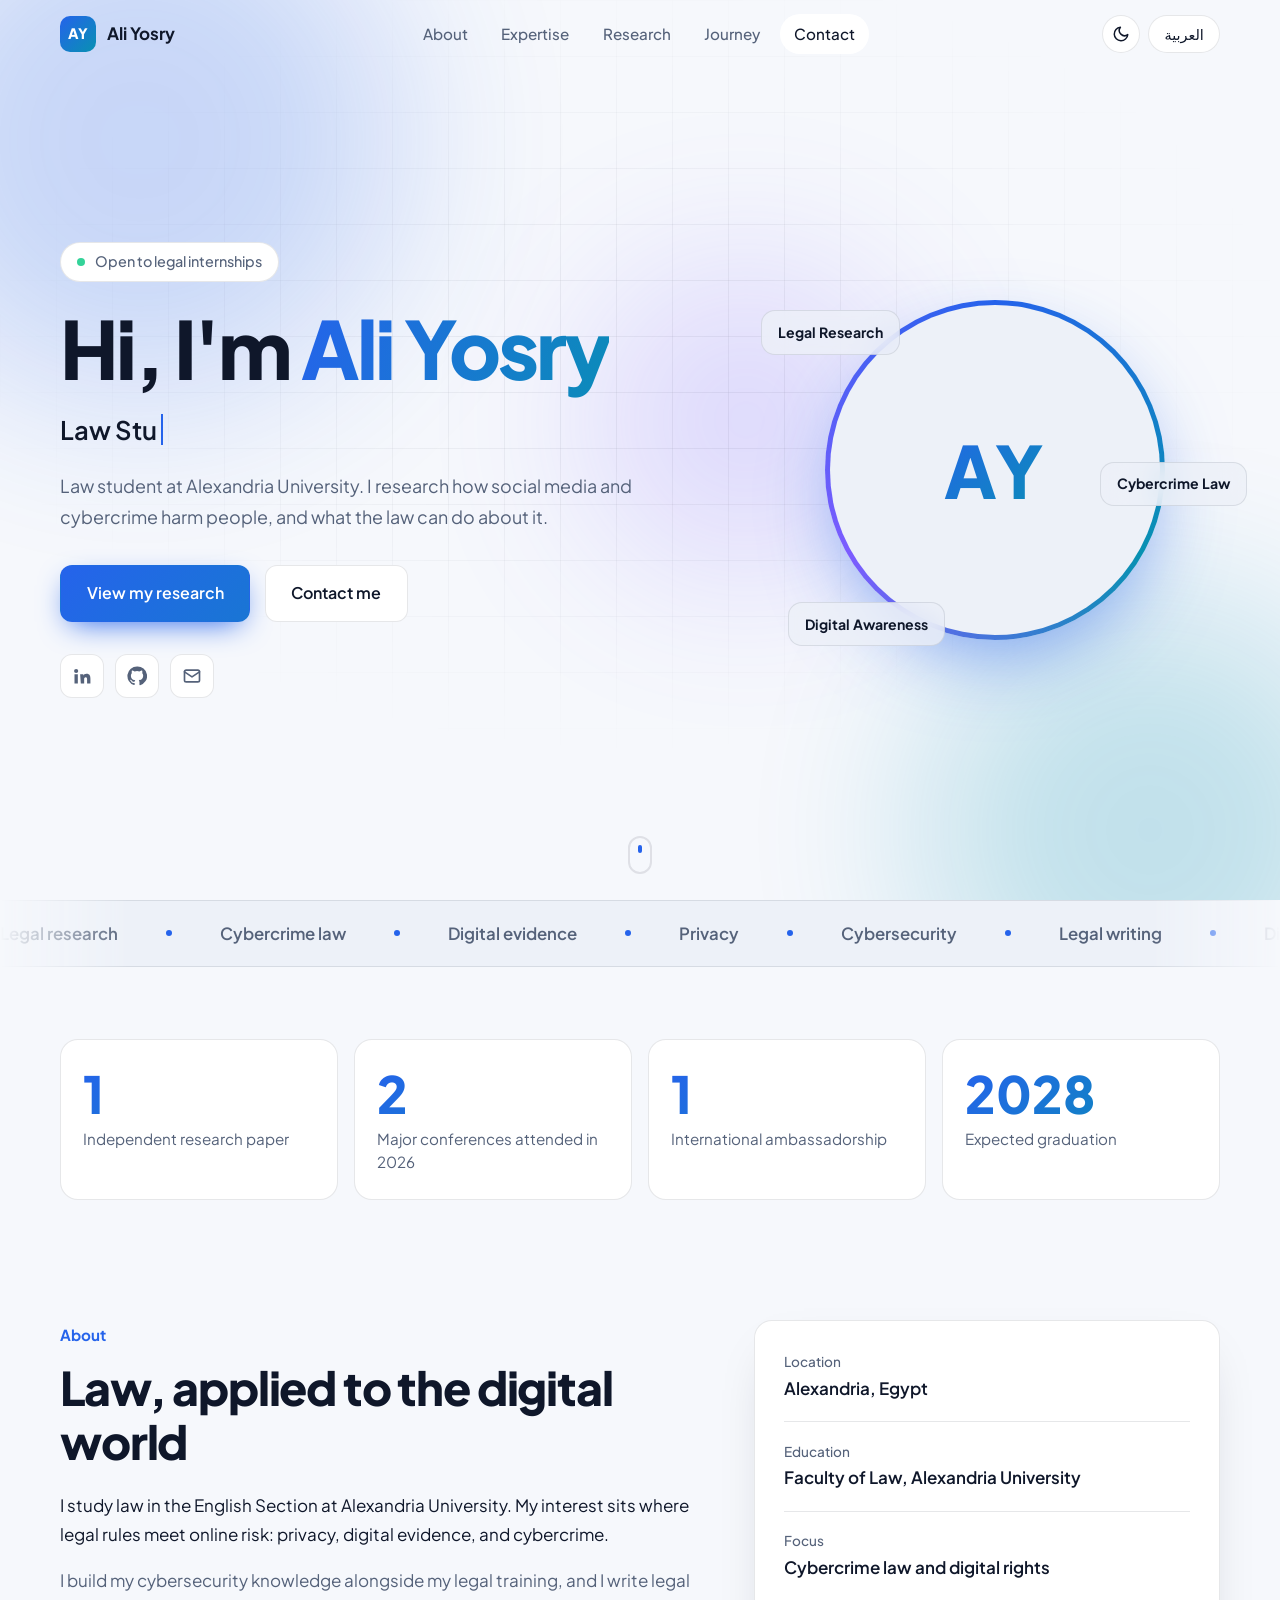
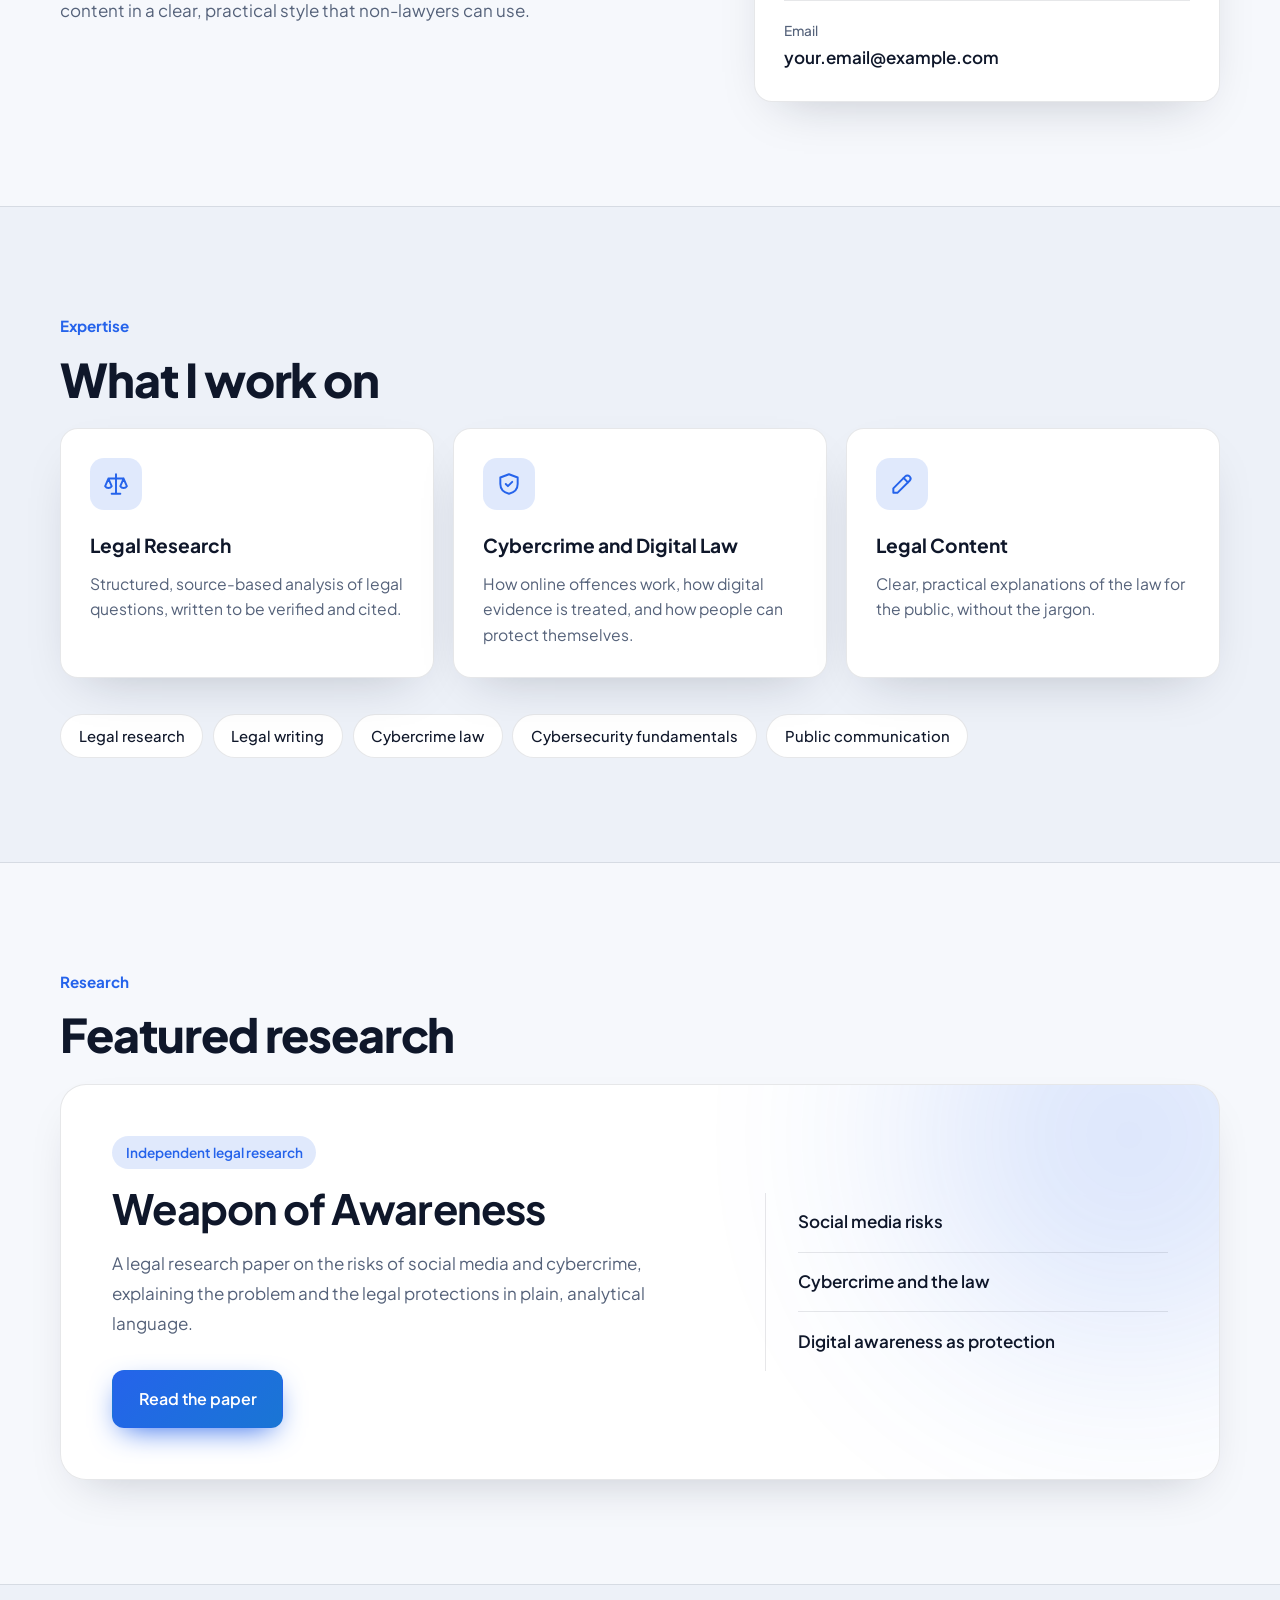
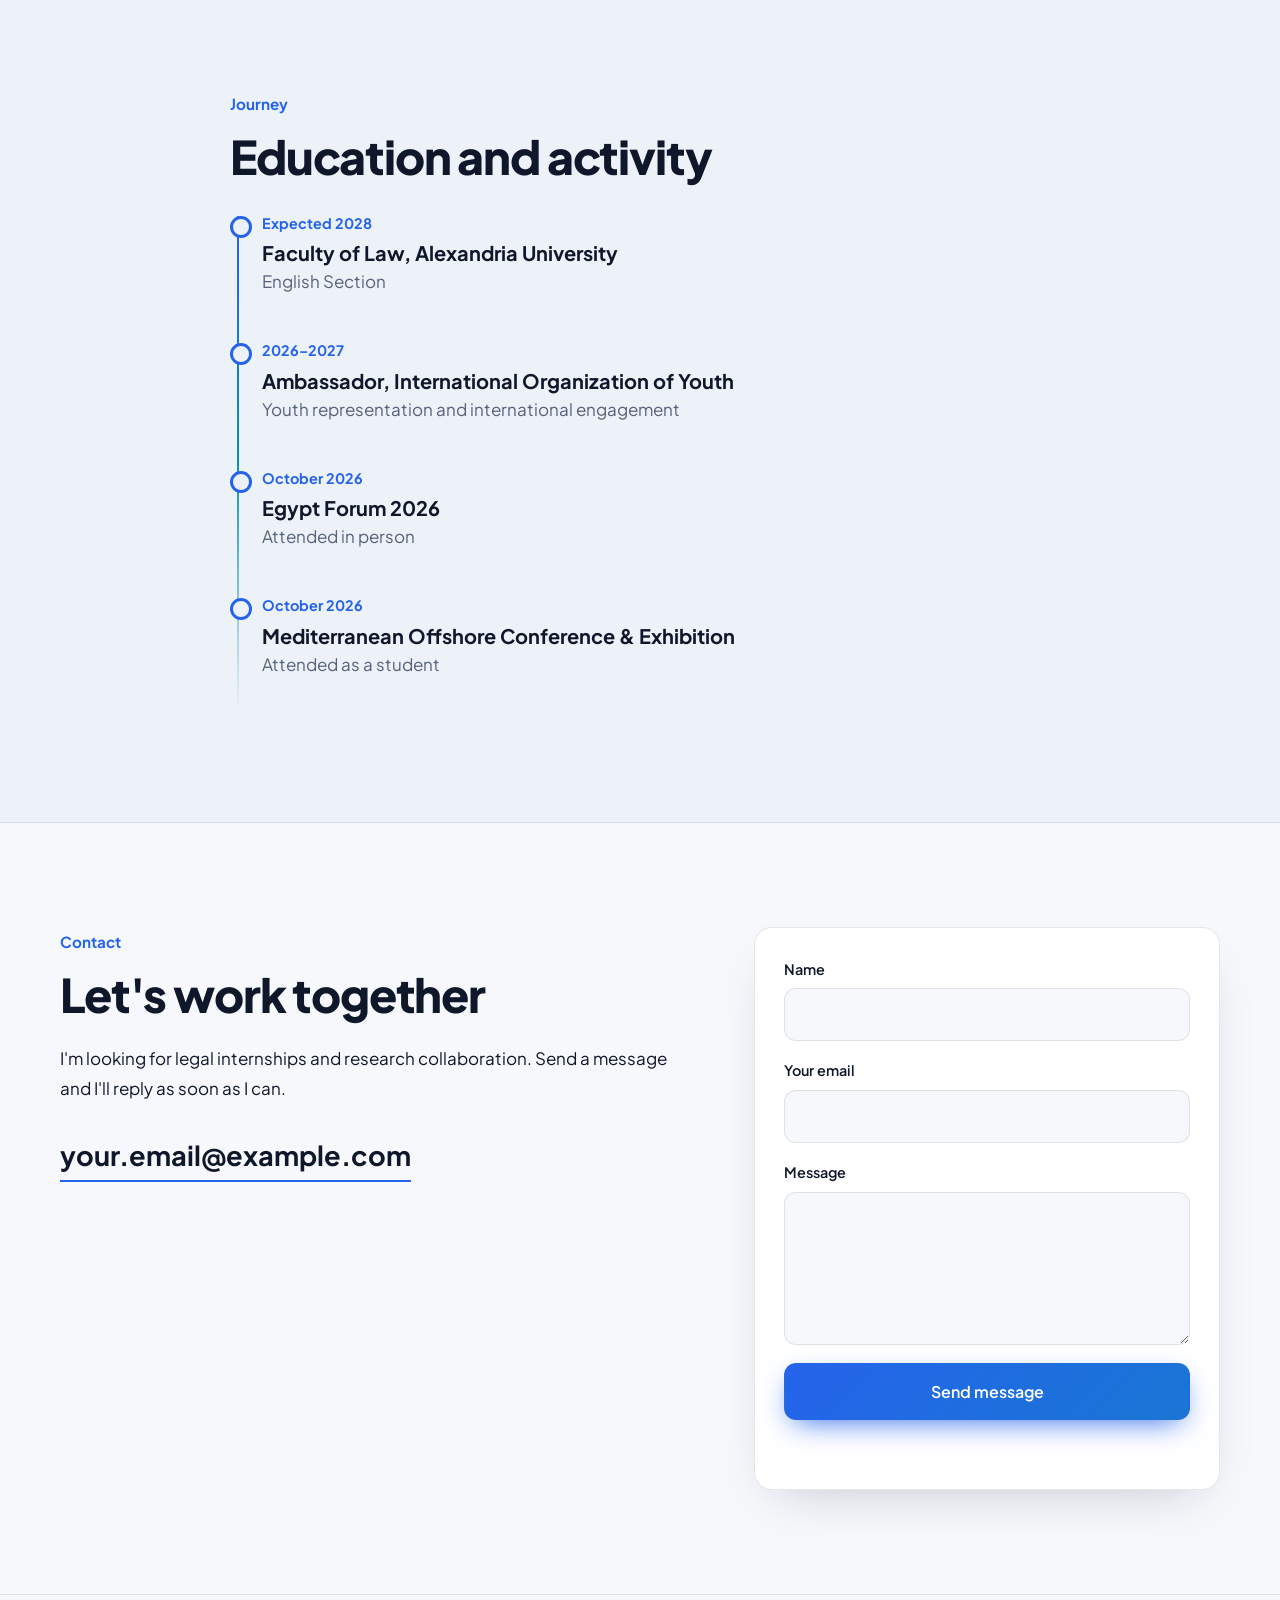
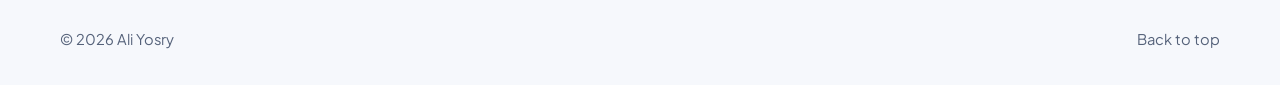
==== commit 19c34bf3: "Add files via upload" ====
--- a/index.html
+++ b/index.html
@@ -63,9 +63,11 @@
         <span class="initials">AY</span>
         <img id="photo" alt="Ali Yosry" loading="eager">
       </div></div>
-      <span class="float f1"><b data-t="chip1">Legal Research</b></span>
-      <span class="float f2"><b data-t="chip2">Cybercrime Law</b></span>
-      <span class="float f3"><b data-t="chip3">Digital Awareness</b></span>
+      <div class="chips-float">
+        <span class="float f1"><b data-t="chip1">Legal Research</b></span>
+        <span class="float f2"><b data-t="chip2">Cybercrime Law</b></span>
+        <span class="float f3"><b data-t="chip3">Digital Awareness</b></span>
+      </div>
     </div>
   </div>
   <a href="#about" class="scroll-hint" aria-label="Scroll"><i></i></a>
--- a/style.css
+++ b/style.css
@@ -185,24 +185,65 @@
 .tilt.reveal.in{transition:opacity .8s var(--d,0s),transform .15s ease-out}
 
 /* ===== Responsive ===== */
+html{overflow-x:clip}
+.hero-in>*,.two>*,.feature>*{min-width:0}
+.chips-float{display:contents}
+
 @media(max-width:960px){
-  .hero-in{grid-template-columns:1fr;text-align:start}
-  .hero-visual{order:-1;min-height:340px}
-  .two,.feature{grid-template-columns:1fr;gap:2.2rem}
-  .cards{grid-template-columns:1fr}
-  .stats{grid-template-columns:repeat(2,1fr)}
+  .hero{min-height:auto;padding-block:6.5rem 3.5rem}
+  .hero-in{grid-template-columns:minmax(0,1fr);gap:1.8rem;text-align:center;justify-items:center}
+  .hero-copy{display:flex;flex-direction:column;align-items:center}
+  .lead{margin-inline:auto}
+  .cta,.socials{justify-content:center}
+  .scroll-hint{display:none}
+  .hero-visual{order:-1;min-height:0;width:100%;display:flex;flex-direction:column;align-items:center;gap:1.3rem}
+  .avatar{width:clamp(190px,46vw,280px)}
+  .chips-float{display:flex;flex-wrap:wrap;justify-content:center;gap:.5rem}
+  .float{position:static;animation:none;font-size:.82rem;padding:.4rem .85rem}
+  .two,.feature{grid-template-columns:minmax(0,1fr);gap:2.2rem}
+  .cards{grid-template-columns:minmax(0,1fr)}
+  .stats{grid-template-columns:repeat(2,minmax(0,1fr));padding-block:3.5rem 1rem}
   .themes{border-inline-start:0;padding-inline-start:0;border-top:1px solid var(--border);padding-top:1rem}
 }
+
 @media(max-width:820px){
   .burger{display:block}
-  .links{position:fixed;inset:68px 0 auto 0;flex-direction:column;gap:0;padding:1rem 1.25rem 1.5rem;background:var(--bg);border-bottom:1px solid var(--border);transform:translateY(-12px);opacity:0;pointer-events:none;transition:opacity .25s,transform .25s}
+  .links{position:fixed;inset:68px 0 auto 0;flex-direction:column;gap:0;padding:.8rem 1rem 1.2rem;background:var(--bg);border-bottom:1px solid var(--border);box-shadow:0 24px 40px -24px rgba(0,0,0,.5);transform:translateY(-12px);opacity:0;pointer-events:none;transition:opacity .25s,transform .25s}
   .links.open{opacity:1;transform:none;pointer-events:auto}
-  .links a{padding:.9rem .5rem;border-radius:10px;font-size:1.05rem}
+  .links a{padding:.9rem .8rem;border-radius:10px;font-size:1.05rem}
   .logo-text{display:none}
 }
+
 @media(max-width:520px){
-  .f1,.f2{display:none}
-  .sec{padding-block:4.5rem}
+  body{font-size:1rem}
+  .container,.container.narrow{width:calc(100% - 2rem)}
+  .nav-in{height:62px}
+  .links{inset:62px 0 auto 0}
+  .hero{padding-block:5.5rem 3rem}
+  .b1{width:320px;height:320px}.b2{width:300px;height:300px}.b3{display:none}
+  h1{font-size:clamp(2.2rem,10.5vw,3rem)}
+  .badge{font-size:.82rem;padding:.35rem .85rem;margin-bottom:1.1rem}
+  .role{font-size:1.1rem;min-height:3.3rem}
+  .lead{font-size:1rem}
+  .cta{width:100%;gap:.7rem;margin-top:1.5rem}
+  .cta .btn{flex:1 1 150px;padding:.8rem 1rem}
+  .socials{margin-top:1.4rem}
+  .marquee{padding-block:.8rem}
+  .track span{font-size:.95rem}
+  .stats{gap:.7rem}
+  .stat{padding:1.1rem 1rem}
+  .stat b{font-size:2rem}
+  .stat span{font-size:.82rem}
+  .sec{padding-block:4rem}
+  h2{font-size:1.75rem;margin-bottom:1.1rem}
+  .card{padding:1.4rem}
+  .feature{padding:1.5rem;border-radius:20px}
+  .feature h3{font-size:1.7rem}
+  .timeline{padding-inline-start:1.6rem}
+  .timeline li::before{inset-inline-start:-1.6rem}
+  .timeline h3{font-size:1.1rem}
+  .chips span{font-size:.88rem;padding:.4rem .9rem}
+  .foot-in{flex-direction:column;align-items:center;text-align:center}
 }
 
 @media(prefers-reduced-motion:reduce){
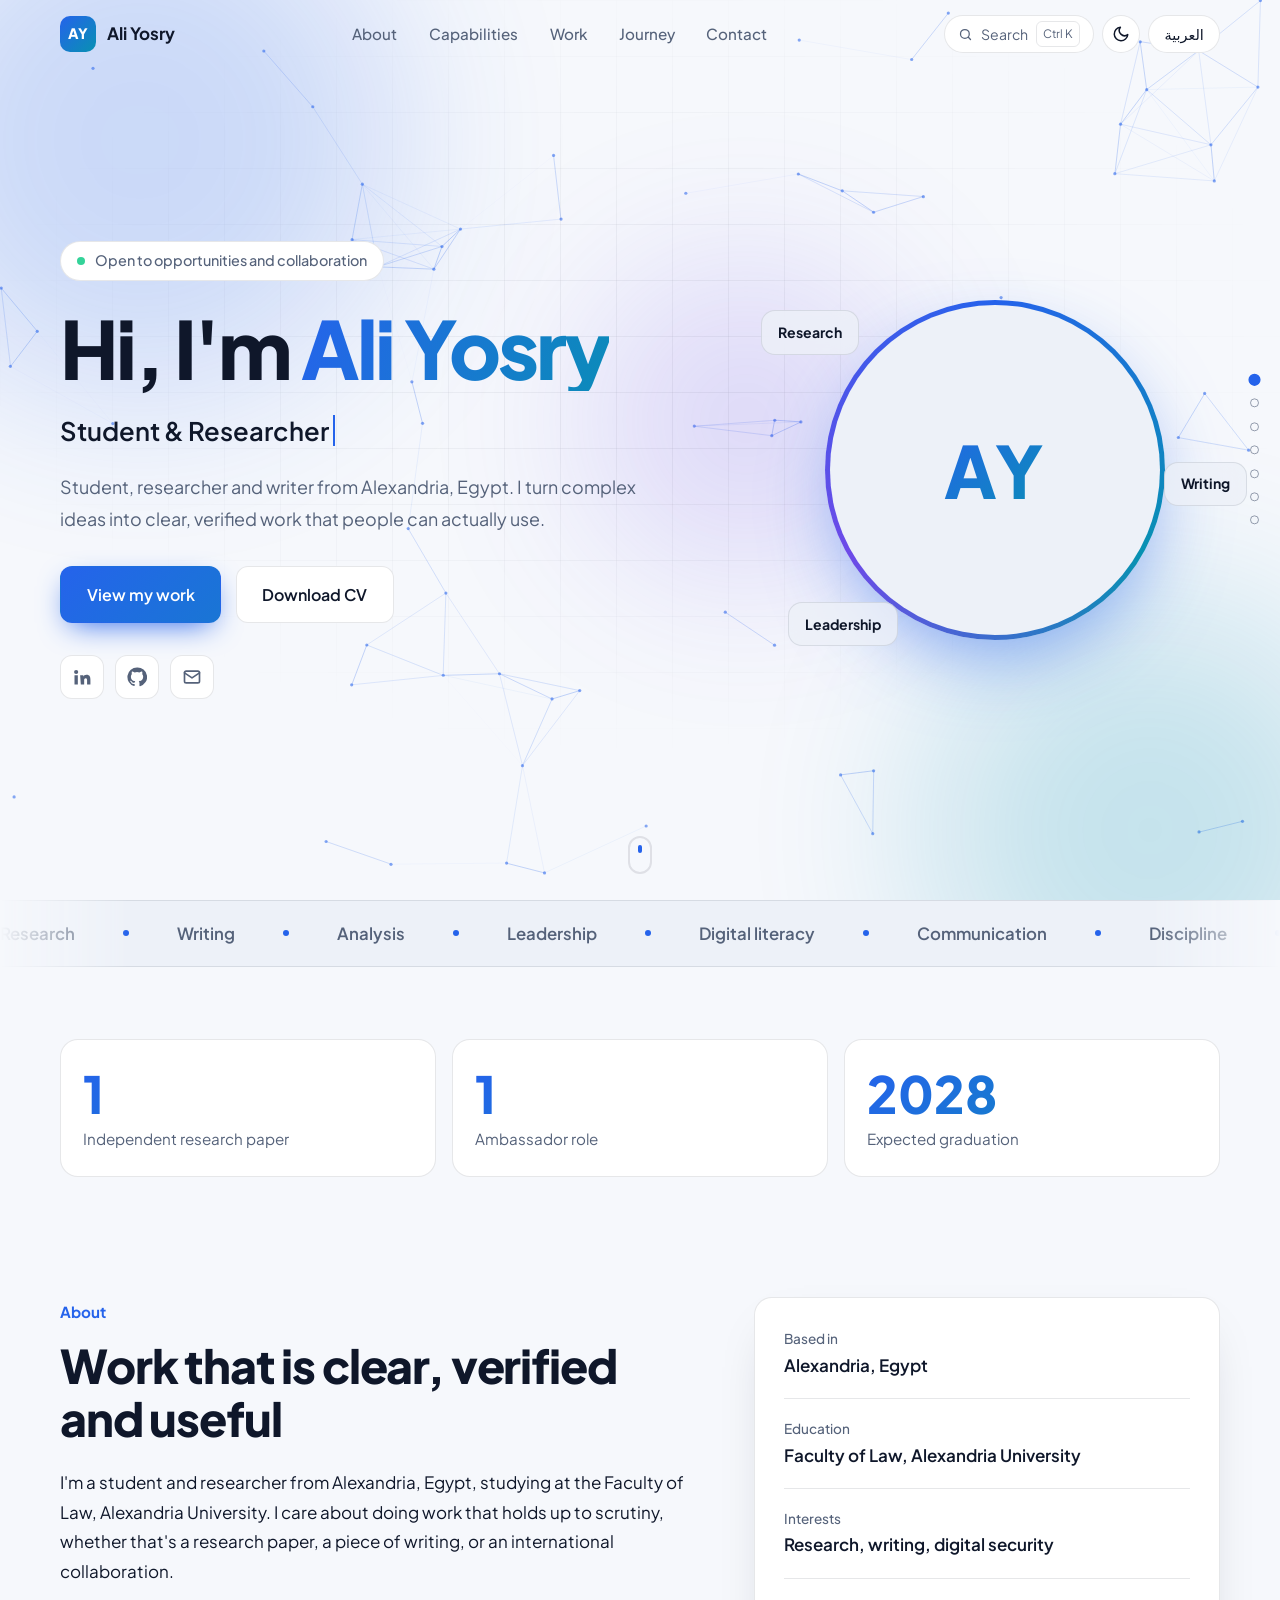
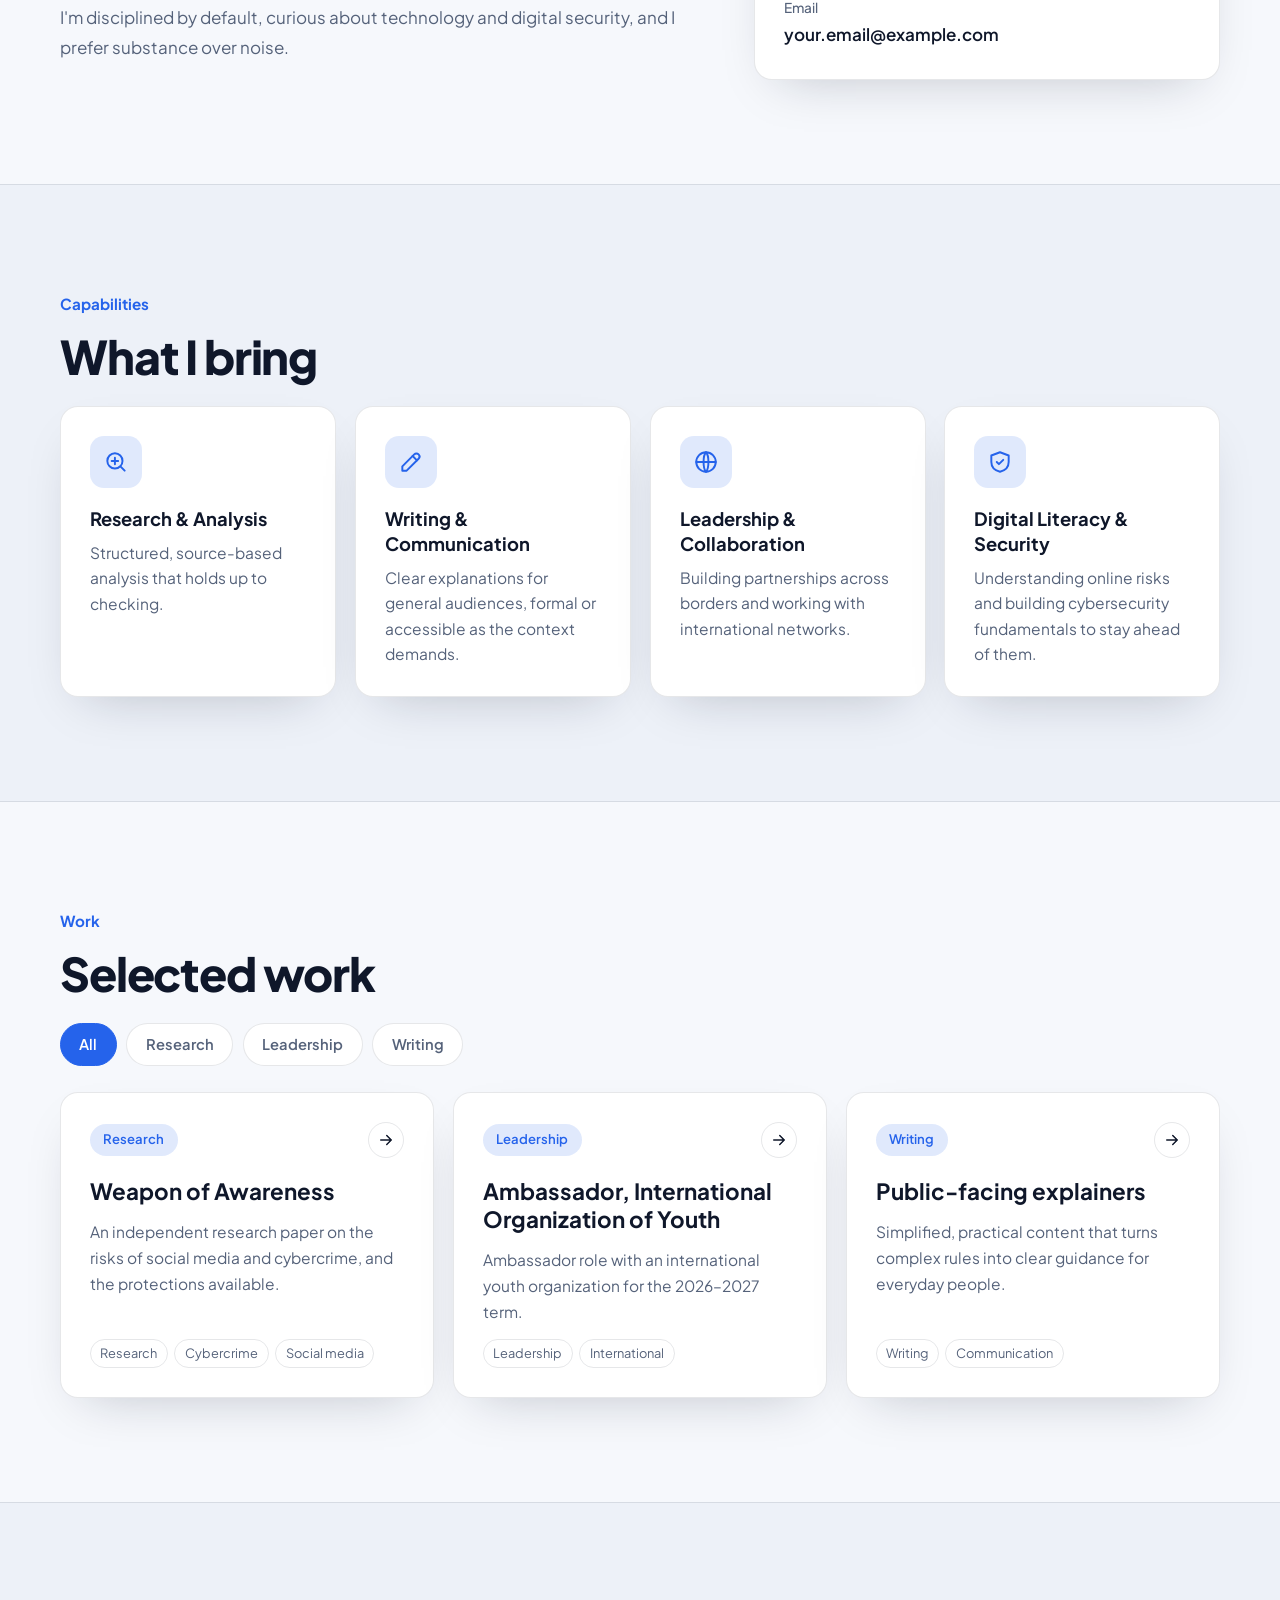
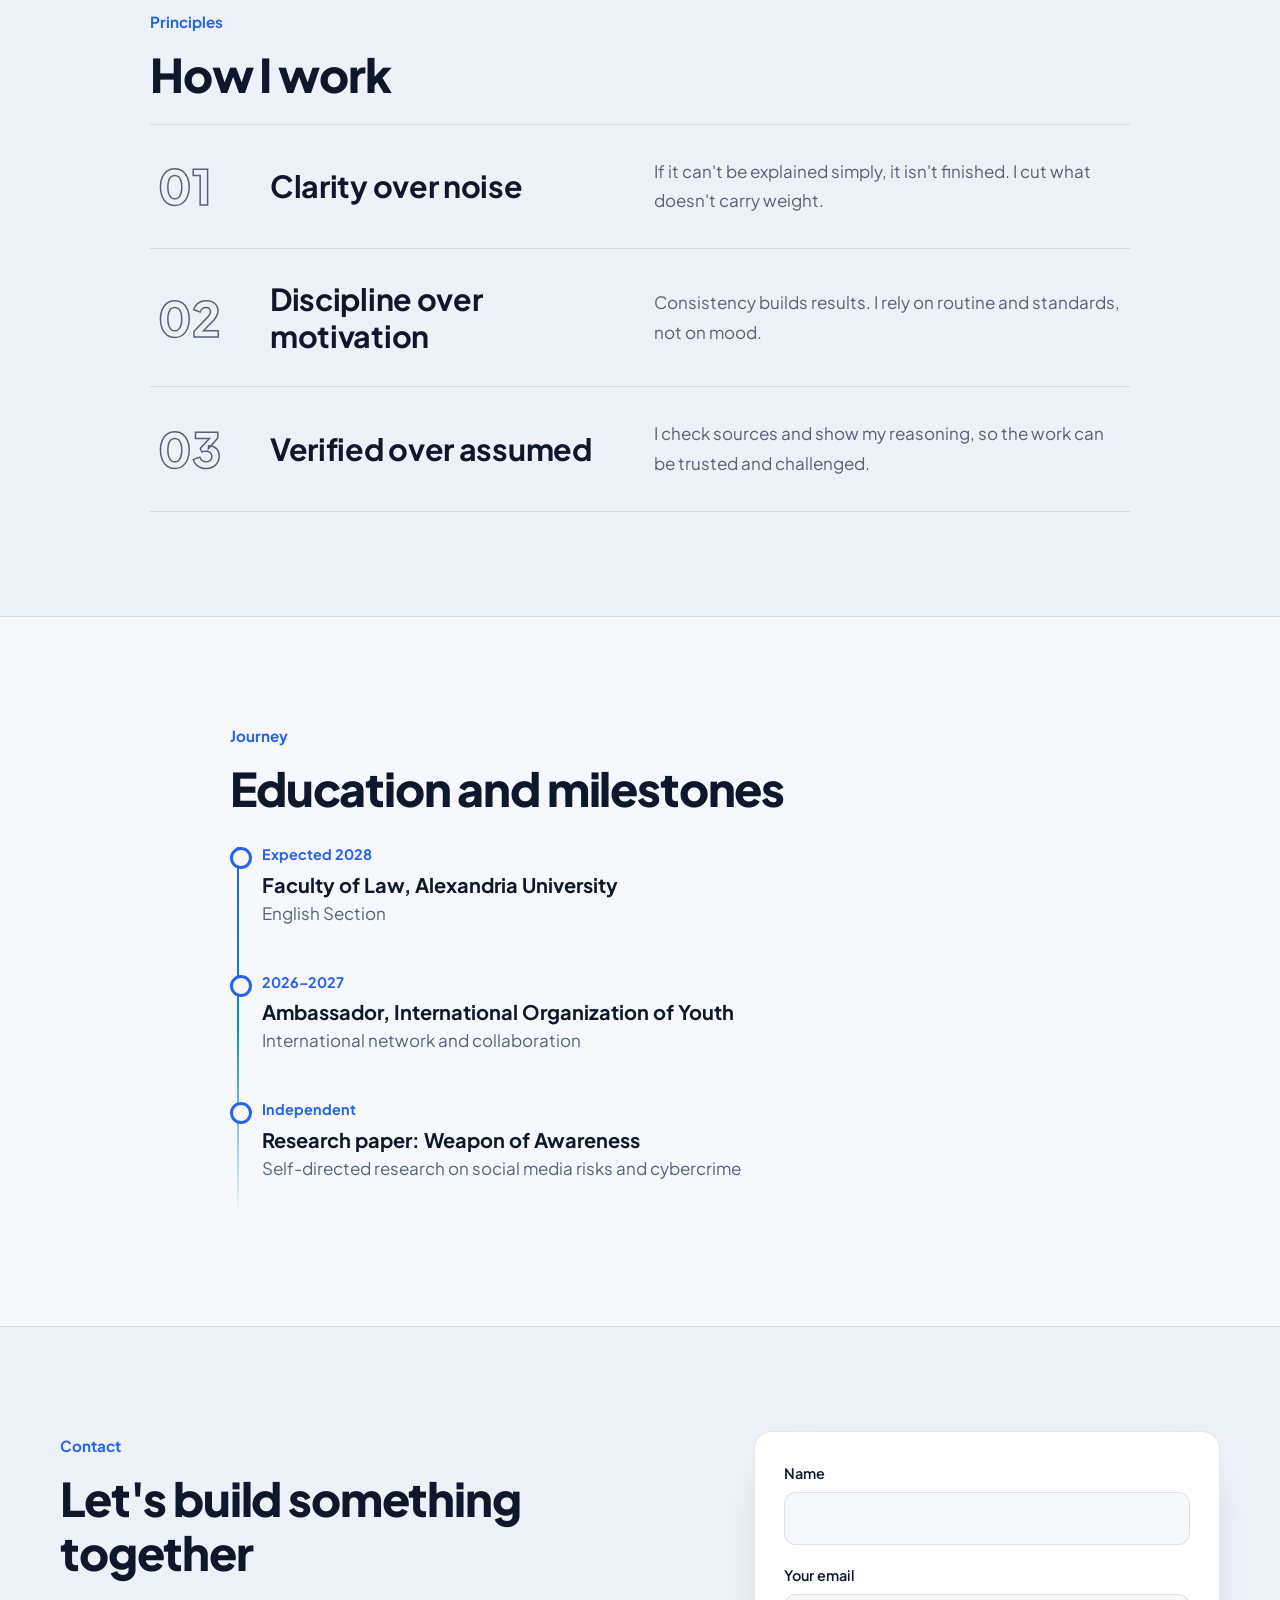
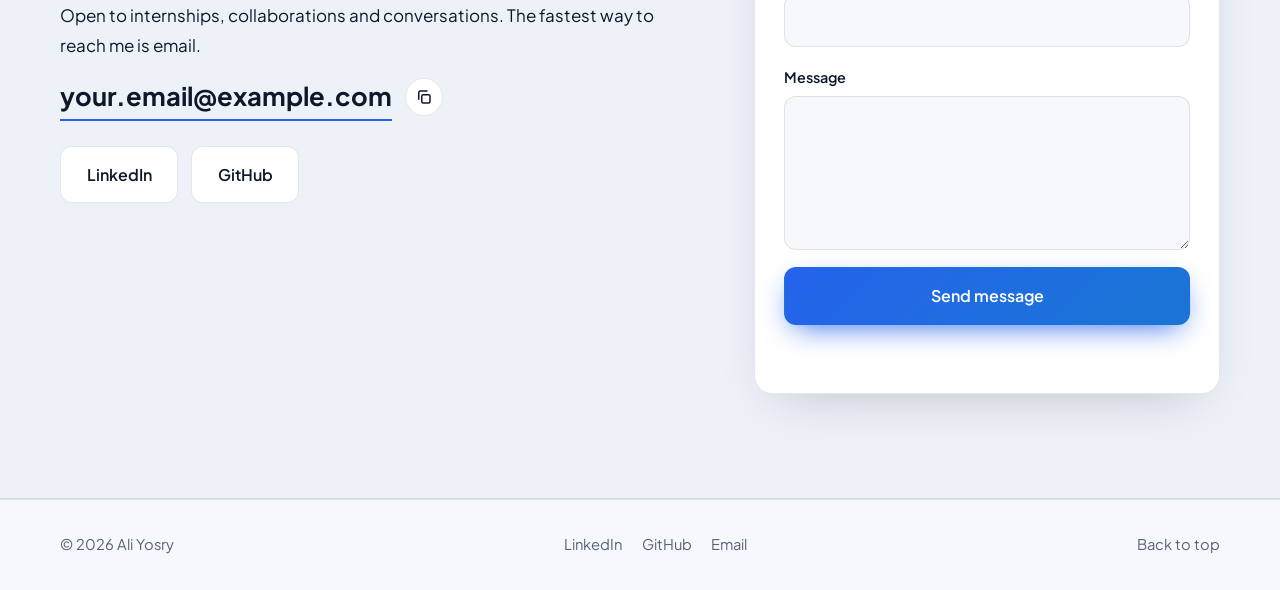
==== commit cebb784a: "Add files via upload" ====
--- a/index.html
+++ b/index.html
@@ -2,31 +2,56 @@
 <html lang="en" dir="ltr" data-theme="dark">
 <head>
 <meta charset="utf-8">
-<meta name="viewport" content="width=device-width, initial-scale=1">
-<title>Ali Yosry — Law Student & Researcher</title>
-<meta name="description" content="Law student at Alexandria University researching social media risks and cybercrime.">
-<meta property="og:title" content="Ali Yosry — Law Student & Researcher">
-<meta property="og:description" content="Legal research on social media risks and cybercrime.">
+<meta name="viewport" content="width=device-width, initial-scale=1, viewport-fit=cover">
+<script>document.documentElement.classList.add("js")</script>
+<title>Ali Yosry — Student, Researcher & Writer</title>
+<meta name="description" content="Ali Yosry — student, researcher and writer from Alexandria, Egypt. Clear, verified, useful work.">
+<meta property="og:type" content="website">
+<meta property="og:title" content="Ali Yosry — Student, Researcher & Writer">
+<meta property="og:description" content="Clear, verified, useful work. Portfolio of Ali Yosry.">
 <meta name="theme-color" content="#070B14">
+<link rel="icon" href="data:image/svg+xml,%3Csvg xmlns='http://www.w3.org/2000/svg' viewBox='0 0 64 64'%3E%3Cdefs%3E%3ClinearGradient id='g' x1='0' y1='0' x2='1' y2='1'%3E%3Cstop offset='0' stop-color='%234C8DFF'/%3E%3Cstop offset='1' stop-color='%2322D3EE'/%3E%3C/linearGradient%3E%3C/defs%3E%3Crect width='64' height='64' rx='16' fill='url(%23g)'/%3E%3Ctext x='32' y='42' font-family='Arial' font-weight='800' font-size='28' text-anchor='middle' fill='white'%3EAY%3C/text%3E%3C/svg%3E">
 <link rel="preconnect" href="https://fonts.googleapis.com">
 <link rel="preconnect" href="https://fonts.gstatic.com" crossorigin>
 <link href="https://fonts.googleapis.com/css2?family=Plus+Jakarta+Sans:wght@400;500;600;700;800&family=IBM+Plex+Sans+Arabic:wght@400;500;600;700&display=swap" rel="stylesheet">
 <link rel="stylesheet" href="style.css">
 </head>
 <body>
+
+<!-- Loader -->
+<div class="loader" id="loader" aria-hidden="true">
+  <div class="loader-in"><span class="logo-mark big">AY</span><div class="bar"><i id="loaderBar"></i></div></div>
+</div>
+
+<!-- Cursor (desktop only) -->
+<div class="cur" id="cur" aria-hidden="true"></div>
+<div class="cur-dot" id="curDot" aria-hidden="true"></div>
+
 <div class="progress" id="progress"></div>
+
+<!-- Section dots -->
+<nav class="dots" id="dots" aria-label="Sections">
+  <a href="#top" data-s="top" aria-label="Home"></a>
+  <a href="#about" data-s="about" aria-label="About"></a>
+  <a href="#capabilities" data-s="capabilities" aria-label="Capabilities"></a>
+  <a href="#projects" data-s="projects" aria-label="Work"></a>
+  <a href="#principles" data-s="principles" aria-label="Principles"></a>
+  <a href="#journey" data-s="journey" aria-label="Journey"></a>
+  <a href="#contact" data-s="contact" aria-label="Contact"></a>
+</nav>
 
 <header class="nav" id="nav">
   <div class="container nav-in">
     <a href="#top" class="logo" aria-label="Home"><span class="logo-mark">AY</span><span class="logo-text" data-t="brand">Ali Yosry</span></a>
     <nav class="links" id="menu" aria-label="Main">
       <a href="#about" data-t="nav_about">About</a>
-      <a href="#expertise" data-t="nav_expertise">Expertise</a>
-      <a href="#research" data-t="nav_research">Research</a>
+      <a href="#capabilities" data-t="nav_cap">Capabilities</a>
+      <a href="#projects" data-t="nav_work">Work</a>
       <a href="#journey" data-t="nav_journey">Journey</a>
       <a href="#contact" data-t="nav_contact">Contact</a>
     </nav>
     <div class="tools">
+      <button class="kbd-btn" id="palBtn" aria-label="Open command menu"><svg viewBox="0 0 24 24" width="15" height="15" fill="none" stroke="currentColor" stroke-width="2" stroke-linecap="round"><circle cx="11" cy="11" r="7"/><path d="m20 20-3.5-3.5"/></svg><span data-t="pal_btn">Search</span><kbd id="kbdHint">Ctrl K</kbd></button>
       <button class="icon-btn" id="themeBtn" aria-label="Toggle theme">
         <svg class="i-sun" viewBox="0 0 24 24" width="18" height="18" fill="none" stroke="currentColor" stroke-width="2" stroke-linecap="round"><circle cx="12" cy="12" r="4"/><path d="M12 2v2M12 20v2M4.9 4.9l1.4 1.4M17.7 17.7l1.4 1.4M2 12h2M20 12h2M4.9 19.1l1.4-1.4M17.7 6.3l1.4-1.4"/></svg>
         <svg class="i-moon" viewBox="0 0 24 24" width="18" height="18" fill="none" stroke="currentColor" stroke-width="2" stroke-linecap="round" stroke-linejoin="round"><path d="M21 12.8A9 9 0 1 1 11.2 3a7 7 0 0 0 9.8 9.8z"/></svg>
@@ -38,21 +63,23 @@
 </header>
 
 <main id="top">
+
 <!-- HERO -->
-<section class="hero">
+<section class="hero" data-sec="top">
+  <canvas class="net" id="net" aria-hidden="true"></canvas>
   <div class="aurora" aria-hidden="true"><i class="b1"></i><i class="b2"></i><i class="b3"></i></div>
   <div class="grid-bg" aria-hidden="true"></div>
   <div class="container hero-in">
     <div class="hero-copy">
-      <span class="badge reveal"><i class="dot"></i><span data-t="badge">Open to legal internships</span></span>
-      <h1 class="reveal" style="--d:.08s"><span data-t="hi">Hi, I'm</span> <span class="grad" data-t="name">Ali Yosry</span></h1>
-      <p class="role reveal" style="--d:.16s"><span id="typed"></span><span class="caret"></span></p>
-      <p class="lead reveal" style="--d:.24s" data-t="sub">Law student at Alexandria University. I research how social media and cybercrime harm people, and what the law can do about it.</p>
-      <div class="cta reveal" style="--d:.32s">
-        <a class="btn primary magnetic" href="#research" data-t="cta1">View my research</a>
-        <a class="btn ghost magnetic" href="#contact" data-t="cta2">Contact me</a>
-      </div>
-      <div class="socials reveal" style="--d:.4s">
+      <span class="badge reveal"><i class="dot"></i><span data-t="badge">Open to opportunities and collaboration</span></span>
+      <h1><span class="hi" data-t="hi">Hi, I'm</span> <span class="mask"><span class="rise grad" data-t="name">Ali Yosry</span></span></h1>
+      <p class="role reveal" style="--d:.1s"><span id="typed"></span><span class="caret"></span></p>
+      <p class="lead reveal" style="--d:.18s" data-t="sub">Student, researcher and writer from Alexandria, Egypt. I turn complex ideas into clear, verified work that people can actually use.</p>
+      <div class="cta reveal" style="--d:.26s">
+        <a class="btn primary magnetic" href="#projects" data-t="cta1">View my work</a>
+        <a class="btn ghost magnetic" data-href="cv" download data-t="cta_cv">Download CV</a>
+      </div>
+      <div class="socials reveal" style="--d:.34s">
         <a data-href="linkedin" target="_blank" rel="noopener" aria-label="LinkedIn"><svg viewBox="0 0 24 24" width="20" height="20" fill="currentColor"><path d="M4.98 3.5a2.5 2.5 0 1 1 0 5 2.5 2.5 0 0 1 0-5zM3 9.75h4V21H3zM9.75 9.75h3.8v1.6h.06c.53-1 1.82-2.05 3.75-2.05 4 0 4.74 2.63 4.74 6.05V21h-4v-4.9c0-1.17-.02-2.67-1.63-2.67-1.63 0-1.88 1.27-1.88 2.59V21h-4z"/></svg></a>
         <a data-href="github" target="_blank" rel="noopener" aria-label="GitHub"><svg viewBox="0 0 24 24" width="20" height="20" fill="currentColor"><path d="M12 .5a11.5 11.5 0 0 0-3.64 22.41c.58.1.79-.25.79-.56v-2c-3.2.7-3.88-1.37-3.88-1.37-.52-1.33-1.28-1.69-1.28-1.69-1.05-.72.08-.7.08-.7 1.16.08 1.77 1.19 1.77 1.19 1.03 1.77 2.7 1.26 3.36.96.1-.75.4-1.26.73-1.55-2.55-.29-5.24-1.28-5.24-5.69 0-1.26.45-2.28 1.19-3.09-.12-.29-.52-1.46.11-3.05 0 0 .97-.31 3.17 1.18a11 11 0 0 1 5.77 0c2.2-1.49 3.17-1.18 3.17-1.18.63 1.59.23 2.76.11 3.05.74.81 1.19 1.83 1.19 3.09 0 4.42-2.69 5.39-5.25 5.68.41.36.78 1.06.78 2.14v3.17c0 .31.21.67.8.56A11.5 11.5 0 0 0 12 .5z"/></svg></a>
         <a data-href="email" aria-label="Email"><svg viewBox="0 0 24 24" width="20" height="20" fill="none" stroke="currentColor" stroke-width="2" stroke-linecap="round" stroke-linejoin="round"><rect x="3" y="5" width="18" height="14" rx="2"/><path d="m3 7 9 6 9-6"/></svg></a>
@@ -64,9 +91,9 @@
         <img id="photo" alt="Ali Yosry" loading="eager">
       </div></div>
       <div class="chips-float">
-        <span class="float f1"><b data-t="chip1">Legal Research</b></span>
-        <span class="float f2"><b data-t="chip2">Cybercrime Law</b></span>
-        <span class="float f3"><b data-t="chip3">Digital Awareness</b></span>
+        <span class="float f1"><b data-t="chip1">Research</b></span>
+        <span class="float f2"><b data-t="chip2">Writing</b></span>
+        <span class="float f3"><b data-t="chip3">Leadership</b></span>
       </div>
     </div>
   </div>
@@ -79,103 +106,111 @@
 <!-- STATS -->
 <section class="stats container">
   <div class="stat reveal"><b data-count="1">0</b><span data-t="st1">Independent research paper</span></div>
-  <div class="stat reveal" style="--d:.08s"><b data-count="2">0</b><span data-t="st2">Major conferences attended in 2026</span></div>
-  <div class="stat reveal" style="--d:.16s"><b data-count="1">0</b><span data-t="st3">International ambassadorship</span></div>
-  <div class="stat reveal" style="--d:.24s"><b>2028</b><span data-t="st4">Expected graduation</span></div>
+  <div class="stat reveal" style="--d:.08s"><b data-count="1">0</b><span data-t="st2">Ambassador role</span></div>
+  <div class="stat reveal" style="--d:.16s"><b>2028</b><span data-t="st3">Expected graduation</span></div>
 </section>
 
 <!-- ABOUT -->
-<section class="sec" id="about">
+<section class="sec" id="about" data-sec="about">
   <div class="container two">
     <div>
       <p class="eyebrow reveal" data-t="nav_about">About</p>
-      <h2 class="reveal" data-t="about_h">Law, applied to the digital world</h2>
-      <p class="reveal" data-t="about_p1">I study law in the English Section at Alexandria University. My interest sits where legal rules meet online risk: privacy, digital evidence, and cybercrime.</p>
-      <p class="reveal muted" data-t="about_p2">I build my cybersecurity knowledge alongside my legal training, and I write legal content in a clear, practical style that non-lawyers can use.</p>
-    </div>
-    <aside class="card info reveal tilt" style="--d:.1s">
+      <h2 class="reveal" data-t="about_h">Work that is clear, verified and useful</h2>
+      <p class="reveal" data-t="about_p1">I'm a student and researcher from Alexandria, Egypt, studying at the Faculty of Law, Alexandria University. I care about doing work that holds up to scrutiny, whether that's a research paper, a piece of writing, or an international collaboration.</p>
+      <p class="reveal muted" data-t="about_p2">I'm disciplined by default, curious about technology and digital security, and I prefer substance over noise.</p>
+    </div>
+    <aside class="card info reveal spot" style="--d:.1s">
       <dl>
-        <div><dt data-t="i_loc">Location</dt><dd data-t="i_locv">Alexandria, Egypt</dd></div>
+        <div><dt data-t="i_loc">Based in</dt><dd data-t="i_locv">Alexandria, Egypt</dd></div>
         <div><dt data-t="i_edu">Education</dt><dd data-t="i_eduv">Faculty of Law, Alexandria University</dd></div>
-        <div><dt data-t="i_focus">Focus</dt><dd data-t="i_focusv">Cybercrime law and digital rights</dd></div>
+        <div><dt data-t="i_int">Interests</dt><dd data-t="i_intv">Research, writing, digital security</dd></div>
         <div><dt data-t="i_mail">Email</dt><dd><a data-href="email" data-email>your.email@example.com</a></dd></div>
       </dl>
     </aside>
   </div>
 </section>
 
-<!-- EXPERTISE -->
-<section class="sec alt" id="expertise">
+<!-- CAPABILITIES -->
+<section class="sec alt" id="capabilities" data-sec="capabilities">
   <div class="container">
-    <p class="eyebrow reveal" data-t="nav_expertise">Expertise</p>
-    <h2 class="reveal" data-t="exp_h">What I work on</h2>
-    <div class="cards">
-      <article class="card tilt reveal">
-        <div class="ico"><svg viewBox="0 0 24 24" width="26" height="26" fill="none" stroke="currentColor" stroke-width="1.8" stroke-linecap="round" stroke-linejoin="round"><path d="M12 3v18M5 7h14M5 7l-3 7a3.5 3.5 0 0 0 6 0L5 7zM19 7l-3 7a3.5 3.5 0 0 0 6 0l-3-7zM8 21h8"/></svg></div>
-        <h3 data-t="e1t">Legal Research</h3>
-        <p data-t="e1d">Structured, source-based analysis of legal questions, written to be verified and cited.</p>
-      </article>
-      <article class="card tilt reveal" style="--d:.1s">
+    <p class="eyebrow reveal" data-t="nav_cap">Capabilities</p>
+    <h2 class="reveal" data-t="cap_h">What I bring</h2>
+    <div class="cards four">
+      <article class="card spot tilt reveal">
+        <div class="ico"><svg viewBox="0 0 24 24" width="26" height="26" fill="none" stroke="currentColor" stroke-width="1.8" stroke-linecap="round" stroke-linejoin="round"><circle cx="11" cy="11" r="7"/><path d="m20 20-3.5-3.5M8 11h6M11 8v6"/></svg></div>
+        <h3 data-t="c1t">Research & Analysis</h3>
+        <p data-t="c1d">Structured, source-based analysis that holds up to checking.</p>
+      </article>
+      <article class="card spot tilt reveal" style="--d:.08s">
+        <div class="ico"><svg viewBox="0 0 24 24" width="26" height="26" fill="none" stroke="currentColor" stroke-width="1.8" stroke-linecap="round" stroke-linejoin="round"><path d="M4 20h4L19 9a2.8 2.8 0 0 0-4-4L4 16v4z"/><path d="m13.5 6.5 4 4"/></svg></div>
+        <h3 data-t="c2t">Writing & Communication</h3>
+        <p data-t="c2d">Clear explanations for general audiences, formal or accessible as the context demands.</p>
+      </article>
+      <article class="card spot tilt reveal" style="--d:.16s">
+        <div class="ico"><svg viewBox="0 0 24 24" width="26" height="26" fill="none" stroke="currentColor" stroke-width="1.8" stroke-linecap="round" stroke-linejoin="round"><circle cx="12" cy="12" r="9"/><path d="M3 12h18M12 3c3 3.2 3 14.8 0 18M12 3c-3 3.2-3 14.8 0 18"/></svg></div>
+        <h3 data-t="c3t">Leadership & Collaboration</h3>
+        <p data-t="c3d">Building partnerships across borders and working with international networks.</p>
+      </article>
+      <article class="card spot tilt reveal" style="--d:.24s">
         <div class="ico"><svg viewBox="0 0 24 24" width="26" height="26" fill="none" stroke="currentColor" stroke-width="1.8" stroke-linecap="round" stroke-linejoin="round"><path d="M12 3 4 6v6c0 4.5 3.2 7.8 8 9 4.8-1.2 8-4.5 8-9V6l-8-3z"/><path d="m9 12 2 2 4-4"/></svg></div>
-        <h3 data-t="e2t">Cybercrime and Digital Law</h3>
-        <p data-t="e2d">How online offences work, how digital evidence is treated, and how people can protect themselves.</p>
-      </article>
-      <article class="card tilt reveal" style="--d:.2s">
-        <div class="ico"><svg viewBox="0 0 24 24" width="26" height="26" fill="none" stroke="currentColor" stroke-width="1.8" stroke-linecap="round" stroke-linejoin="round"><path d="M4 20h4L19 9a2.8 2.8 0 0 0-4-4L4 16v4z"/><path d="m13.5 6.5 4 4"/></svg></div>
-        <h3 data-t="e3t">Legal Content</h3>
-        <p data-t="e3d">Clear, practical explanations of the law for the public, without the jargon.</p>
-      </article>
-    </div>
-    <div class="chips reveal">
-      <span data-t="sk1">Legal research</span><span data-t="sk2">Legal writing</span><span data-t="sk3">Cybercrime law</span><span data-t="sk4">Cybersecurity fundamentals</span><span data-t="sk5">Public communication</span>
-    </div>
-  </div>
-</section>
-
-<!-- RESEARCH -->
-<section class="sec" id="research">
+        <h3 data-t="c4t">Digital Literacy & Security</h3>
+        <p data-t="c4d">Understanding online risks and building cybersecurity fundamentals to stay ahead of them.</p>
+      </article>
+    </div>
+  </div>
+</section>
+
+<!-- WORK -->
+<section class="sec" id="projects" data-sec="projects">
   <div class="container">
-    <p class="eyebrow reveal" data-t="nav_research">Research</p>
-    <h2 class="reveal" data-t="res_h">Featured research</h2>
-    <article class="feature reveal">
-      <div class="feature-glow" aria-hidden="true"></div>
-      <div class="feature-body">
-        <span class="tag" data-t="res_tag">Independent legal research</span>
-        <h3 data-t="res_title">Weapon of Awareness</h3>
-        <p data-t="res_p">A legal research paper on the risks of social media and cybercrime, explaining the problem and the legal protections in plain, analytical language.</p>
-        <div class="cta"><a class="btn primary magnetic" data-href="paper" target="_blank" rel="noopener" data-t="res_btn">Read the paper</a></div>
-      </div>
-      <ul class="themes">
-        <li data-t="th1">Social media risks</li>
-        <li data-t="th2">Cybercrime and the law</li>
-        <li data-t="th3">Digital awareness as protection</li>
-      </ul>
-    </article>
+    <p class="eyebrow reveal" data-t="nav_work">Work</p>
+    <h2 class="reveal" data-t="work_h">Selected work</h2>
+    <div class="filters reveal" id="filters" role="tablist"></div>
+    <div class="cards three" id="projGrid"></div>
+  </div>
+</section>
+
+<!-- PRINCIPLES -->
+<section class="sec alt" id="principles" data-sec="principles">
+  <div class="container narrow-ish">
+    <p class="eyebrow reveal" data-t="pr_eyebrow">Principles</p>
+    <h2 class="reveal" data-t="pr_h">How I work</h2>
+    <ol class="pr-list">
+      <li class="pr reveal"><span class="num">01</span><h3 data-t="pr1t">Clarity over noise</h3><p data-t="pr1d">If it can't be explained simply, it isn't finished. I cut what doesn't carry weight.</p></li>
+      <li class="pr reveal"><span class="num">02</span><h3 data-t="pr2t">Discipline over motivation</h3><p data-t="pr2d">Consistency builds results. I rely on routine and standards, not on mood.</p></li>
+      <li class="pr reveal"><span class="num">03</span><h3 data-t="pr3t">Verified over assumed</h3><p data-t="pr3d">I check sources and show my reasoning, so the work can be trusted and challenged.</p></li>
+    </ol>
   </div>
 </section>
 
 <!-- JOURNEY -->
-<section class="sec alt" id="journey">
+<section class="sec" id="journey" data-sec="journey">
   <div class="container narrow">
     <p class="eyebrow reveal" data-t="nav_journey">Journey</p>
-    <h2 class="reveal" data-t="jr_h">Education and activity</h2>
+    <h2 class="reveal" data-t="jr_h">Education and milestones</h2>
     <ol class="timeline">
       <li class="reveal"><span class="when" data-t="r1w">Expected 2028</span><h3 data-t="r1t">Faculty of Law, Alexandria University</h3><p data-t="r1d">English Section</p></li>
-      <li class="reveal"><span class="when" data-t="r2w">2026–2027</span><h3 data-t="r2t">Ambassador, International Organization of Youth</h3><p data-t="r2d">Youth representation and international engagement</p></li>
-      <li class="reveal"><span class="when" data-t="r3w">October 2026</span><h3 data-t="r3t">Egypt Forum 2026</h3><p data-t="r3d">Attended in person</p></li>
-      <li class="reveal"><span class="when" data-t="r4w">October 2026</span><h3 data-t="r4t">Mediterranean Offshore Conference &amp; Exhibition</h3><p data-t="r4d">Attended as a student</p></li>
+      <li class="reveal"><span class="when" data-t="r2w">2026–2027</span><h3 data-t="r2t">Ambassador, International Organization of Youth</h3><p data-t="r2d">International network and collaboration</p></li>
+      <li class="reveal"><span class="when" data-t="r3w">Independent</span><h3 data-t="r3t">Research paper: Weapon of Awareness</h3><p data-t="r3d">Self-directed research on social media risks and cybercrime</p></li>
     </ol>
   </div>
 </section>
 
 <!-- CONTACT -->
-<section class="sec" id="contact">
+<section class="sec alt" id="contact" data-sec="contact">
   <div class="container two">
     <div>
       <p class="eyebrow reveal" data-t="nav_contact">Contact</p>
-      <h2 class="reveal" data-t="con_h">Let's work together</h2>
-      <p class="reveal" data-t="con_p">I'm looking for legal internships and research collaboration. Send a message and I'll reply as soon as I can.</p>
-      <p class="reveal"><a class="mail" data-href="email" data-email>your.email@example.com</a></p>
+      <h2 class="reveal" data-t="con_h">Let's build something together</h2>
+      <p class="reveal" data-t="con_p">Open to internships, collaborations and conversations. The fastest way to reach me is email.</p>
+      <div class="mail-row reveal">
+        <a class="mail" data-href="email" data-email>your.email@example.com</a>
+        <button class="icon-btn" id="copyMail" type="button" data-tl="copy_label" aria-label="Copy email"><svg viewBox="0 0 24 24" width="18" height="18" fill="none" stroke="currentColor" stroke-width="2" stroke-linecap="round" stroke-linejoin="round"><rect x="9" y="9" width="11" height="11" rx="2"/><path d="M5 15V6a2 2 0 0 1 2-2h9"/></svg></button>
+      </div>
+      <div class="contact-links reveal">
+        <a class="btn ghost" data-href="linkedin" target="_blank" rel="noopener">LinkedIn</a>
+        <a class="btn ghost" data-href="github" target="_blank" rel="noopener">GitHub</a>
+      </div>
     </div>
     <form class="card form reveal" id="form" style="--d:.1s" novalidate>
       <label><span data-t="f_name">Name</span><input id="fName" required autocomplete="name"></label>
@@ -191,9 +226,33 @@
 <footer class="footer">
   <div class="container foot-in">
     <span>© <span id="yr"></span> <span data-t="name">Ali Yosry</span></span>
+    <span class="foot-links"><a data-href="linkedin" target="_blank" rel="noopener">LinkedIn</a><a data-href="github" target="_blank" rel="noopener">GitHub</a><a data-href="email">Email</a></span>
     <a href="#top" class="to-top" data-t="top">Back to top</a>
   </div>
 </footer>
+
+<!-- Command palette -->
+<div class="overlay palette" id="palette" hidden role="dialog" aria-modal="true" aria-label="Command menu">
+  <div class="pal-box">
+    <input id="palInput" data-tp="pal_ph" placeholder="Type a command or search…" autocomplete="off" spellcheck="false">
+    <ul id="palList" role="listbox"></ul>
+    <div class="pal-foot" data-t="pal_hint">↑↓ navigate · Enter select · Esc close</div>
+  </div>
+</div>
+
+<!-- Project modal -->
+<div class="overlay modal" id="modal" hidden role="dialog" aria-modal="true" aria-labelledby="mTitle">
+  <div class="modal-box">
+    <button class="modal-x" id="modalX" type="button" aria-label="Close">×</button>
+    <span class="tag" id="mCat"></span>
+    <h3 id="mTitle"></h3>
+    <p id="mText"></p>
+    <div class="mtags" id="mTags"></div>
+    <div class="cta" id="mCta"></div>
+  </div>
+</div>
+
+<div class="toast" id="toast" role="status" aria-live="polite"></div>
 
 <script src="script.js"></script>
 </body>
--- a/style.css
+++ b/style.css
@@ -1,8 +1,8 @@
-/* ===== Tokens ===== */
+/* ============ Tokens ============ */
 :root{
   --bg:#070B14; --bg-alt:#0A101C; --card:rgba(255,255,255,.04); --card-hi:rgba(255,255,255,.07);
   --border:rgba(255,255,255,.09); --text:#E8EDF5; --muted:#93A1B7;
-  --accent:#4C8DFF; --accent-2:#22D3EE; --on-accent:#fff;
+  --accent:#4C8DFF; --accent-2:#22D3EE; --accent-3:#7C5CFF; --on-accent:#fff;
   --shadow:0 20px 60px -20px rgba(0,0,0,.6);
   --font:"Plus Jakarta Sans",system-ui,-apple-system,"Segoe UI",sans-serif;
   --radius:18px;
@@ -10,15 +10,16 @@
 [data-theme="light"]{
   --bg:#F6F8FC; --bg-alt:#EDF1F8; --card:#FFFFFF; --card-hi:#FFFFFF;
   --border:rgba(15,23,42,.10); --text:#0F172A; --muted:#55627A;
-  --accent:#2563EB; --accent-2:#0891B2;
+  --accent:#2563EB; --accent-2:#0891B2; --accent-3:#6D4AE8;
   --shadow:0 20px 50px -25px rgba(15,23,42,.25);
 }
 html[lang="ar"]{--font:"IBM Plex Sans Arabic","Plus Jakarta Sans",system-ui,sans-serif}
 
-/* ===== Base ===== */
+/* ============ Base ============ */
 *{box-sizing:border-box;margin:0;padding:0}
-html{scroll-behavior:smooth;scroll-padding-top:80px}
-body{background:var(--bg);color:var(--text);font-family:var(--font);font-size:1.0625rem;line-height:1.75;-webkit-font-smoothing:antialiased;overflow-x:hidden;transition:background .4s,color .4s}
+html{scroll-behavior:smooth;scroll-padding-top:80px;overflow-x:clip}
+body{background:var(--bg);color:var(--text);font-family:var(--font);font-size:1.0625rem;line-height:1.75;-webkit-font-smoothing:antialiased;overflow-x:clip;transition:background .4s,color .4s}
+body.lock{overflow:hidden}
 a{color:inherit;text-decoration:none}
 ul,ol{list-style:none}
 button{font:inherit;color:inherit;cursor:pointer;background:none;border:0}
@@ -26,26 +27,53 @@
 :focus-visible{outline:2px solid var(--accent);outline-offset:3px;border-radius:6px}
 .container{width:min(1160px,100% - 2.5rem);margin-inline:auto}
 .container.narrow{width:min(820px,100% - 2.5rem)}
+.container.narrow-ish{width:min(980px,100% - 2.5rem)}
 .muted{color:var(--muted)}
 ::selection{background:var(--accent);color:#fff}
-
-/* ===== Progress + Nav ===== */
+kbd{font:inherit;font-size:.72rem;padding:.1rem .4rem;border:1px solid var(--border);border-radius:6px;color:var(--muted)}
+
+/* ============ Loader ============ */
+.loader{position:fixed;inset:0;z-index:300;display:none;place-items:center;background:var(--bg);transition:transform .9s cubic-bezier(.77,0,.18,1)}
+.js .loader{display:grid}
+.loader.done{transform:translateY(-100%)}
+.loader-in{display:grid;justify-items:center;gap:1.4rem}
+.bar{width:160px;height:2px;background:var(--border);border-radius:2px;overflow:hidden}
+.bar i{display:block;height:100%;width:0;background:linear-gradient(90deg,var(--accent),var(--accent-2))}
+.logo-mark.big{width:64px;height:64px;font-size:1.3rem;border-radius:18px;animation:pop 1s ease-out both}
+@keyframes pop{from{transform:scale(.6);opacity:0}}
+
+/* ============ Cursor ============ */
+.cur,.cur-dot{position:fixed;top:0;left:0;z-index:250;pointer-events:none;display:none}
+.cursor-on .cur,.cursor-on .cur-dot{display:block}
+.cur{width:38px;height:38px;margin:-19px 0 0 -19px;border:1.5px solid var(--accent);border-radius:50%;transition:width .25s,height .25s,margin .25s,background .25s,border-color .25s}
+.cur.hover{width:60px;height:60px;margin:-30px 0 0 -30px;background:color-mix(in srgb,var(--accent) 14%,transparent)}
+.cur-dot{width:6px;height:6px;margin:-3px 0 0 -3px;border-radius:50%;background:var(--accent-2)}
+
+/* ============ Progress / dots ============ */
 .progress{position:fixed;top:0;inset-inline:0;height:3px;z-index:100;background:linear-gradient(90deg,var(--accent),var(--accent-2));transform:scaleX(0);transform-origin:left}
 html[dir="rtl"] .progress{transform-origin:right}
-.nav{position:fixed;top:0;inset-inline:0;z-index:50;transition:background .3s,border-color .3s,backdrop-filter .3s;border-bottom:1px solid transparent}
+.dots{position:fixed;inset-inline-end:1.3rem;top:50%;transform:translateY(-50%);z-index:40;display:none;flex-direction:column;gap:.9rem}
+.dots a{width:9px;height:9px;border-radius:50%;border:1.5px solid var(--muted);opacity:.6;transition:transform .3s,background .3s,border-color .3s,opacity .3s}
+.dots a:hover{opacity:1;transform:scale(1.3)}
+.dots a.active{background:var(--accent);border-color:var(--accent);opacity:1;transform:scale(1.35)}
+@media(min-width:1200px){.dots{display:flex}}
+
+/* ============ Nav ============ */
+.nav{position:fixed;top:0;inset-inline:0;z-index:50;transition:background .3s,border-color .3s;border-bottom:1px solid transparent}
 .nav.scrolled{background:color-mix(in srgb,var(--bg) 78%,transparent);backdrop-filter:blur(14px);-webkit-backdrop-filter:blur(14px);border-color:var(--border)}
 .nav-in{display:flex;align-items:center;justify-content:space-between;height:68px;gap:1rem}
 .logo{display:flex;align-items:center;gap:.7rem;font-weight:700}
 .logo-mark{display:grid;place-items:center;width:36px;height:36px;border-radius:10px;background:linear-gradient(135deg,var(--accent),var(--accent-2));color:#fff;font-size:.9rem;font-weight:800;letter-spacing:.02em}
-.links{display:flex;gap:.3rem}
+.links{display:flex;gap:.2rem}
 .links a{padding:.45rem .9rem;border-radius:99px;color:var(--muted);font-size:.95rem;font-weight:500;transition:color .2s,background .2s}
 .links a:hover{color:var(--text)}
 .links a.active{color:var(--text);background:var(--card-hi)}
 .tools{display:flex;align-items:center;gap:.5rem}
-.icon-btn,.pill-btn{border:1px solid var(--border);background:var(--card);border-radius:99px;transition:border-color .2s,transform .2s}
-.icon-btn{width:38px;height:38px;display:grid;place-items:center}
+.icon-btn,.pill-btn,.kbd-btn{border:1px solid var(--border);background:var(--card);border-radius:99px;transition:border-color .2s,transform .2s}
+.icon-btn{width:38px;height:38px;display:grid;place-items:center;flex:none}
 .pill-btn{padding:.35rem .95rem;font-size:.9rem;font-weight:500;height:38px}
-.icon-btn:hover,.pill-btn:hover{border-color:var(--accent);transform:translateY(-1px)}
+.kbd-btn{display:flex;align-items:center;gap:.5rem;height:38px;padding:0 .8rem;font-size:.88rem;color:var(--muted)}
+.icon-btn:hover,.pill-btn:hover,.kbd-btn:hover{border-color:var(--accent);transform:translateY(-1px)}
 [data-theme="dark"] .i-moon{display:none}
 [data-theme="light"] .i-sun{display:none}
 .burger{display:none;width:38px;height:38px;position:relative}
@@ -54,23 +82,29 @@
 .burger[aria-expanded="true"] span:first-child{top:18px;transform:rotate(45deg)}
 .burger[aria-expanded="true"] span:last-child{top:18px;transform:rotate(-45deg)}
 
-/* ===== Hero ===== */
+/* ============ Hero ============ */
 .hero{position:relative;min-height:100svh;display:flex;align-items:center;overflow:hidden;padding-block:7.5rem 5rem}
+.net{position:absolute;inset:0;width:100%;height:100%;pointer-events:none}
 .aurora{position:absolute;inset:0;pointer-events:none}
-.aurora i{position:absolute;border-radius:50%;filter:blur(90px);opacity:.38;will-change:transform}
+.aurora i{position:absolute;border-radius:50%;filter:blur(90px);opacity:.32;will-change:transform}
 .b1{width:520px;height:520px;background:var(--accent);top:-120px;inset-inline-start:-120px;animation:drift1 18s ease-in-out infinite alternate}
 .b2{width:460px;height:460px;background:var(--accent-2);bottom:-160px;inset-inline-end:-100px;animation:drift2 22s ease-in-out infinite alternate}
-.b3{width:300px;height:300px;background:#7C5CFF;top:30%;inset-inline-end:30%;opacity:.2;animation:drift1 26s ease-in-out infinite alternate-reverse}
-[data-theme="light"] .aurora i{opacity:.22}
+.b3{width:300px;height:300px;background:var(--accent-3);top:30%;inset-inline-end:30%;opacity:.2;animation:drift1 26s ease-in-out infinite alternate-reverse}
+[data-theme="light"] .aurora i{opacity:.2}
 @keyframes drift1{to{transform:translate(90px,70px) scale(1.15)}}
 @keyframes drift2{to{transform:translate(-80px,-60px) scale(1.1)}}
-.grid-bg{position:absolute;inset:0;pointer-events:none;background-image:linear-gradient(var(--border) 1px,transparent 1px),linear-gradient(90deg,var(--border) 1px,transparent 1px);background-size:56px 56px;-webkit-mask-image:radial-gradient(ellipse 70% 60% at 50% 40%,#000 20%,transparent 75%);mask-image:radial-gradient(ellipse 70% 60% at 50% 40%,#000 20%,transparent 75%);opacity:.55}
-.hero-in{position:relative;display:grid;grid-template-columns:1.25fr .85fr;gap:3rem;align-items:center}
+.grid-bg{position:absolute;inset:0;pointer-events:none;background-image:linear-gradient(var(--border) 1px,transparent 1px),linear-gradient(90deg,var(--border) 1px,transparent 1px);background-size:56px 56px;-webkit-mask-image:radial-gradient(ellipse 70% 60% at 50% 40%,#000 20%,transparent 75%);mask-image:radial-gradient(ellipse 70% 60% at 50% 40%,#000 20%,transparent 75%);opacity:.5}
+.hero-in{position:relative;display:grid;grid-template-columns:minmax(0,1.25fr) minmax(0,.85fr);gap:3rem;align-items:center}
 .badge{display:inline-flex;align-items:center;gap:.6rem;padding:.4rem 1rem;border:1px solid var(--border);background:var(--card);border-radius:99px;font-size:.9rem;font-weight:500;color:var(--muted);margin-bottom:1.5rem}
-.dot{width:8px;height:8px;border-radius:50%;background:#34D399;box-shadow:0 0 0 0 rgba(52,211,153,.6);animation:pulse 2s infinite}
+.dot{width:8px;height:8px;border-radius:50%;background:#34D399;box-shadow:0 0 0 0 rgba(52,211,153,.6);animation:pulse 2s infinite;flex:none}
 @keyframes pulse{70%{box-shadow:0 0 0 9px rgba(52,211,153,0)}100%{box-shadow:0 0 0 0 rgba(52,211,153,0)}}
-h1{font-size:clamp(2.6rem,6.4vw,5rem);font-weight:800;line-height:1.05;letter-spacing:-.035em}
-html[lang="ar"] h1{letter-spacing:0;line-height:1.3}
+h1{font-size:clamp(2.6rem,6.4vw,5rem);font-weight:800;line-height:1.08;letter-spacing:-.035em}
+html[lang="ar"] h1{letter-spacing:0;line-height:1.35}
+.hi{display:inline-block;opacity:0;transform:translateY(14px);transition:opacity .9s .1s,transform .9s .1s}
+.ready .hi{opacity:1;transform:none}
+.mask{display:inline-block;overflow:hidden;vertical-align:bottom;padding-bottom:.1em;margin-bottom:-.1em}
+.rise{display:inline-block;transform:translateY(115%);transition:transform 1.1s cubic-bezier(.2,.8,.2,1) .2s}
+.ready .rise{transform:none}
 .grad{background:linear-gradient(110deg,var(--accent),var(--accent-2) 60%,var(--accent));background-size:200% auto;-webkit-background-clip:text;background-clip:text;color:transparent;animation:shine 6s linear infinite}
 @keyframes shine{to{background-position:200% center}}
 .role{margin-top:1.1rem;font-size:clamp(1.2rem,2.6vw,1.6rem);font-weight:600;min-height:2.2rem}
@@ -88,11 +122,12 @@
 .socials a:hover{color:var(--accent);border-color:var(--accent);transform:translateY(-3px)}
 
 .hero-visual{position:relative;display:grid;place-items:center;min-height:420px}
-.avatar-ring{padding:5px;border-radius:50%;background:conic-gradient(from 0deg,var(--accent),var(--accent-2),#7C5CFF,var(--accent));animation:spin 9s linear infinite;box-shadow:0 30px 80px -20px color-mix(in srgb,var(--accent) 60%,transparent)}
+.avatar-ring{padding:5px;border-radius:50%;background:conic-gradient(from 0deg,var(--accent),var(--accent-2),var(--accent-3),var(--accent));animation:spin 9s linear infinite;box-shadow:0 30px 80px -20px color-mix(in srgb,var(--accent) 60%,transparent)}
 @keyframes spin{to{transform:rotate(360deg)}}
 .avatar{position:relative;width:clamp(230px,28vw,330px);aspect-ratio:1;border-radius:50%;background:var(--bg-alt);overflow:hidden;animation:spin 9s linear infinite reverse;display:grid;place-items:center}
 .avatar img{position:absolute;inset:0;width:100%;height:100%;object-fit:cover}
 .initials{font-size:4.5rem;font-weight:800;letter-spacing:.04em;background:linear-gradient(135deg,var(--accent),var(--accent-2));-webkit-background-clip:text;background-clip:text;color:transparent}
+.chips-float{display:contents}
 .float{position:absolute;padding:.55rem 1rem;border-radius:14px;border:1px solid var(--border);background:color-mix(in srgb,var(--bg-alt) 80%,transparent);backdrop-filter:blur(12px);-webkit-backdrop-filter:blur(12px);box-shadow:var(--shadow);font-size:.88rem;white-space:nowrap}
 .f1{top:12%;inset-inline-start:-2%;animation:bob 6s ease-in-out infinite}
 .f2{top:48%;inset-inline-end:-6%;animation:bob 7s ease-in-out -2s infinite}
@@ -102,7 +137,7 @@
 .scroll-hint i{position:absolute;top:7px;left:50%;width:4px;height:8px;margin-left:-2px;border-radius:2px;background:var(--accent);animation:wheel 1.8s infinite}
 @keyframes wheel{0%{opacity:1;transform:translateY(0)}100%{opacity:0;transform:translateY(14px)}}
 
-/* ===== Marquee ===== */
+/* ============ Marquee ============ */
 .marquee{overflow:hidden;border-block:1px solid var(--border);background:var(--bg-alt);padding-block:1.1rem;-webkit-mask-image:linear-gradient(90deg,transparent,#000 10%,#000 90%,transparent);mask-image:linear-gradient(90deg,transparent,#000 10%,#000 90%,transparent)}
 .track{display:flex;gap:3rem;width:max-content;animation:marq 38s linear infinite}
 html[dir="rtl"] .track{animation-direction:reverse}
@@ -110,63 +145,82 @@
 .track span::after{content:"";width:6px;height:6px;border-radius:50%;background:var(--accent)}
 @keyframes marq{to{transform:translateX(-50%)}}
 
-/* ===== Stats ===== */
-.stats{display:grid;grid-template-columns:repeat(4,1fr);gap:1rem;padding-block:4.5rem 1rem}
+/* ============ Stats ============ */
+.stats{display:grid;grid-template-columns:repeat(3,minmax(0,1fr));gap:1rem;padding-block:4.5rem 1rem}
 .stat{padding:1.6rem 1.4rem;border:1px solid var(--border);border-radius:var(--radius);background:var(--card)}
 .stat b{display:block;font-size:clamp(2.2rem,4vw,3.2rem);font-weight:800;line-height:1.1;background:linear-gradient(135deg,var(--accent),var(--accent-2));-webkit-background-clip:text;background-clip:text;color:transparent}
-.stat span{display:block;margin-top:.4rem;color:var(--muted);font-size:.95rem;line-height:1.5}
-
-/* ===== Sections ===== */
+.stat span{display:block;margin-top:.4rem;color:var(--muted);font-size:.95rem;line-height:1.5;overflow-wrap:anywhere}
+
+/* ============ Sections ============ */
 .sec{padding-block:6.5rem}
 .sec.alt{background:var(--bg-alt);border-block:1px solid var(--border)}
-.two{display:grid;grid-template-columns:1.15fr .85fr;gap:4rem;align-items:start}
+.two{display:grid;grid-template-columns:minmax(0,1.15fr) minmax(0,.85fr);gap:4rem;align-items:start}
 .eyebrow{display:inline-block;color:var(--accent);font-weight:700;font-size:.95rem;margin-bottom:.8rem}
 h2{font-size:clamp(1.9rem,4vw,2.9rem);line-height:1.15;letter-spacing:-.025em;font-weight:800;margin-bottom:1.4rem}
 html[lang="ar"] h2{letter-spacing:0;line-height:1.4}
 .two p+p{margin-top:1rem}
-.card{border:1px solid var(--border);border-radius:var(--radius);background:var(--card);padding:1.8rem;box-shadow:var(--shadow);transition:border-color .3s,transform .15s ease-out}
+.card{position:relative;border:1px solid var(--border);border-radius:var(--radius);background:var(--card);padding:1.8rem;box-shadow:var(--shadow);transition:border-color .3s,transform .15s ease-out}
 .card:hover{border-color:color-mix(in srgb,var(--accent) 55%,var(--border))}
 .tilt{transform-style:preserve-3d;will-change:transform}
+.spot{overflow:hidden;--mx:50%;--my:50%}
+.spot::before{content:"";position:absolute;inset:0;pointer-events:none;opacity:0;transition:opacity .3s;background:radial-gradient(360px circle at var(--mx) var(--my),color-mix(in srgb,var(--accent) 16%,transparent),transparent 70%)}
+.spot:hover::before{opacity:1}
+.card>*{position:relative}
 .info dl{display:grid;gap:1.1rem}
 .info dt{color:var(--muted);font-size:.85rem;font-weight:500}
 .info dd{font-weight:600}
 .info dd a:hover{color:var(--accent)}
 .info dl>div+div{padding-top:1.1rem;border-top:1px solid var(--border)}
 
-.cards{display:grid;grid-template-columns:repeat(3,1fr);gap:1.2rem;margin-top:1rem}
+.cards{display:grid;gap:1.2rem;margin-top:1rem}
+.cards.four{grid-template-columns:repeat(4,minmax(0,1fr))}
+.cards.three{grid-template-columns:repeat(3,minmax(0,1fr))}
 .ico{width:52px;height:52px;display:grid;place-items:center;border-radius:14px;color:var(--accent);background:color-mix(in srgb,var(--accent) 14%,transparent);margin-bottom:1.2rem}
-.cards h3{font-size:1.2rem;margin-bottom:.5rem}
-.cards p{color:var(--muted);font-size:.98rem;line-height:1.65}
-.chips{display:flex;flex-wrap:wrap;gap:.6rem;margin-top:2.2rem}
-.chips span{padding:.5rem 1.1rem;border:1px solid var(--border);background:var(--card);border-radius:99px;font-size:.93rem;font-weight:500;transition:border-color .2s,transform .2s,color .2s}
-.chips span:hover{border-color:var(--accent);color:var(--accent);transform:translateY(-2px)}
-
-/* ===== Featured research ===== */
-.feature{position:relative;display:grid;grid-template-columns:1.2fr .8fr;gap:3rem;padding:clamp(1.8rem,4vw,3.2rem);border:1px solid var(--border);border-radius:26px;background:linear-gradient(160deg,var(--card-hi),var(--card));overflow:hidden;box-shadow:var(--shadow)}
-.feature-glow{position:absolute;width:420px;height:420px;border-radius:50%;background:var(--accent);filter:blur(120px);opacity:.18;top:-160px;inset-inline-end:-120px;pointer-events:none}
-.feature-body{position:relative}
-.tag{display:inline-block;padding:.3rem .85rem;border-radius:99px;background:color-mix(in srgb,var(--accent) 14%,transparent);color:var(--accent);font-size:.85rem;font-weight:600;margin-bottom:1rem}
-.feature h3{font-size:clamp(1.8rem,3.6vw,2.6rem);line-height:1.15;letter-spacing:-.02em;margin-bottom:1rem}
-.feature p{color:var(--muted);max-width:34rem}
-.themes{position:relative;align-self:center;border-inline-start:1px solid var(--border);padding-inline-start:2rem}
-.themes li{padding-block:.9rem;font-weight:600;transition:transform .25s,color .25s}
-.themes li+li{border-top:1px solid var(--border)}
-.themes li:hover{transform:translateX(6px);color:var(--accent)}
-html[dir="rtl"] .themes li:hover{transform:translateX(-6px)}
-
-/* ===== Timeline ===== */
+.cards h3{font-size:1.15rem;margin-bottom:.5rem;line-height:1.35}
+.cards p{color:var(--muted);font-size:.97rem;line-height:1.65}
+
+/* ============ Work ============ */
+.filters{display:flex;flex-wrap:wrap;gap:.6rem;margin-bottom:1.6rem}
+.fbtn{padding:.5rem 1.15rem;border:1px solid var(--border);background:var(--card);border-radius:99px;font-size:.92rem;font-weight:600;color:var(--muted);transition:all .25s}
+.fbtn:hover{color:var(--text);border-color:var(--accent)}
+.fbtn.on{background:var(--accent);border-color:var(--accent);color:#fff}
+.proj{display:flex;flex-direction:column;gap:.9rem;cursor:pointer;min-height:260px;transition:border-color .3s,transform .15s ease-out,opacity .3s,scale .3s}
+.proj.out{opacity:0;scale:.94}
+.proj[hidden]{display:none}
+.proj-top{display:flex;justify-content:space-between;align-items:center}
+.tag{display:inline-block;padding:.3rem .85rem;border-radius:99px;background:color-mix(in srgb,var(--accent) 14%,transparent);color:var(--accent);font-size:.82rem;font-weight:600}
+.arrow{width:36px;height:36px;display:grid;place-items:center;border-radius:50%;border:1px solid var(--border);transition:transform .3s,background .3s,color .3s}
+.proj:hover .arrow{background:var(--accent);color:#fff;transform:rotate(-45deg)}
+html[dir="rtl"] .proj:hover .arrow{transform:rotate(-135deg)}
+.proj h3{font-size:1.4rem;line-height:1.25;margin:.3rem 0 0}
+.proj p{flex:1}
+.mini-tags{display:flex;flex-wrap:wrap;gap:.4rem}
+.mini-tags span{font-size:.8rem;color:var(--muted);padding:.15rem .6rem;border:1px solid var(--border);border-radius:99px}
+
+/* ============ Principles ============ */
+.pr-list{margin-top:1.2rem;border-top:1px solid var(--border)}
+.pr{display:grid;grid-template-columns:5.5rem minmax(0,1fr) minmax(0,1.3fr);gap:1.5rem;align-items:center;padding:2rem .5rem;border-bottom:1px solid var(--border);transition:background .3s,padding .3s}
+.pr:hover{background:var(--card);padding-inline:1.4rem}
+.num{font-size:3rem;font-weight:800;line-height:1;color:transparent;-webkit-text-stroke:1.5px var(--muted);transition:color .3s,-webkit-text-stroke-color .3s}
+.pr:hover .num{color:var(--accent);-webkit-text-stroke-color:var(--accent)}
+.pr h3{font-size:clamp(1.3rem,2.6vw,1.9rem);line-height:1.2;letter-spacing:-.01em}
+.pr p{color:var(--muted)}
+
+/* ============ Timeline ============ */
 .timeline{position:relative;margin-top:1.5rem;padding-inline-start:2rem}
 .timeline::before{content:"";position:absolute;inset-block:.5rem;inset-inline-start:7px;width:2px;background:linear-gradient(var(--accent),var(--accent-2),transparent)}
 .timeline li{position:relative;padding-bottom:2.4rem}
-.timeline li::before{content:"";position:absolute;inset-inline-start:-2rem;top:.5rem;width:16px;height:16px;border-radius:50%;background:var(--bg-alt);border:3px solid var(--accent);transition:transform .3s,background .3s}
+.timeline li::before{content:"";position:absolute;inset-inline-start:-2rem;top:.5rem;width:16px;height:16px;border-radius:50%;background:var(--bg);border:3px solid var(--accent);transition:transform .3s,background .3s}
 .timeline li:hover::before{transform:scale(1.25);background:var(--accent)}
 .when{display:inline-block;color:var(--accent);font-weight:700;font-size:.9rem;margin-bottom:.2rem}
 .timeline h3{font-size:1.25rem;line-height:1.4}
 .timeline p{color:var(--muted)}
 
-/* ===== Contact ===== */
-.mail{display:inline-block;margin-top:.8rem;font-size:clamp(1.2rem,3vw,1.7rem);font-weight:700;border-bottom:2px solid var(--accent);word-break:break-all;transition:color .2s}
+/* ============ Contact ============ */
+.mail-row{display:flex;align-items:center;gap:.8rem;margin-top:.8rem;flex-wrap:wrap}
+.mail{display:inline-block;font-size:clamp(1.15rem,3vw,1.6rem);font-weight:700;border-bottom:2px solid var(--accent);word-break:break-all;transition:color .2s}
 .mail:hover{color:var(--accent)}
+.contact-links{display:flex;gap:.8rem;margin-top:1.6rem;flex-wrap:wrap}
 .form{display:grid;gap:1.1rem}
 .form label{display:grid;gap:.4rem;font-size:.9rem;font-weight:600}
 .form input,.form textarea{font:inherit;color:var(--text);background:var(--bg);border:1px solid var(--border);border-radius:12px;padding:.8rem 1rem;transition:border-color .2s,box-shadow .2s;resize:vertical;width:100%}
@@ -174,21 +228,51 @@
 .form input.bad,.form textarea.bad{border-color:#F87171}
 .form-note{min-height:1.4rem;font-size:.92rem;color:var(--muted)}
 
-/* ===== Footer ===== */
+/* ============ Footer ============ */
 .footer{border-top:1px solid var(--border);padding-block:2rem;color:var(--muted);font-size:.92rem}
-.foot-in{display:flex;justify-content:space-between;gap:1rem;flex-wrap:wrap}
-.to-top:hover{color:var(--accent)}
-
-/* ===== Reveal ===== */
+.foot-in{display:flex;justify-content:space-between;align-items:center;gap:1rem;flex-wrap:wrap}
+.foot-links{display:flex;gap:1.2rem}
+.foot-links a:hover,.to-top:hover{color:var(--accent)}
+
+/* ============ Overlays: palette + modal + toast ============ */
+.overlay{position:fixed;inset:0;z-index:200;display:grid;justify-items:center;background:rgba(3,6,12,.6);backdrop-filter:blur(8px);-webkit-backdrop-filter:blur(8px);opacity:0;transition:opacity .22s}
+.overlay[hidden]{display:none}
+.overlay.open{opacity:1}
+.palette{align-items:start;padding-top:14vh}
+.pal-box,.modal-box{width:min(620px,calc(100% - 1.6rem));background:var(--bg-alt);border:1px solid var(--border);border-radius:20px;box-shadow:0 40px 100px -20px rgba(0,0,0,.7);transform:translateY(14px) scale(.98);transition:transform .25s}
+.overlay.open .pal-box,.overlay.open .modal-box{transform:none}
+#palInput{width:100%;font:inherit;font-size:1.05rem;color:var(--text);background:none;border:0;border-bottom:1px solid var(--border);padding:1.1rem 1.3rem;outline:0}
+#palList{max-height:min(48vh,380px);overflow:auto;padding:.5rem}
+#palList li{display:flex;justify-content:space-between;align-items:center;gap:1rem;padding:.7rem .9rem;border-radius:12px;cursor:pointer;font-size:.97rem}
+#palList li small{color:var(--muted);font-size:.8rem}
+#palList li.sel{background:color-mix(in srgb,var(--accent) 16%,transparent)}
+#palList li.empty{color:var(--muted);cursor:default;justify-content:center}
+.pal-foot{padding:.7rem 1.3rem;border-top:1px solid var(--border);font-size:.78rem;color:var(--muted)}
+.modal{align-items:center}
+.modal-box{position:relative;padding:2rem;max-height:86vh;overflow:auto}
+.modal-box h3{font-size:1.7rem;line-height:1.25;margin:.9rem 0 .8rem}
+.modal-box p{color:var(--muted)}
+.modal-x{position:absolute;top:.9rem;inset-inline-end:.9rem;width:38px;height:38px;border-radius:50%;border:1px solid var(--border);font-size:1.4rem;line-height:1;display:grid;place-items:center;transition:border-color .2s}
+.modal-x:hover{border-color:var(--accent)}
+.mtags{display:flex;flex-wrap:wrap;gap:.45rem;margin-top:1.2rem}
+.mtags span{font-size:.82rem;color:var(--muted);padding:.2rem .7rem;border:1px solid var(--border);border-radius:99px}
+.toast{position:fixed;bottom:1.6rem;inset-inline-start:50%;transform:translate(-50%,30px);z-index:260;background:var(--text);color:var(--bg);padding:.7rem 1.3rem;border-radius:99px;font-weight:600;font-size:.92rem;opacity:0;pointer-events:none;transition:opacity .3s,transform .3s}
+html[dir="rtl"] .toast{transform:translate(50%,30px)}
+.toast.show{opacity:1;transform:translate(-50%,0)}
+html[dir="rtl"] .toast.show{transform:translate(50%,0)}
+
+/* ============ Reveal ============ */
 .reveal{opacity:0;transform:translateY(28px);transition:opacity .8s cubic-bezier(.2,.7,.2,1) var(--d,0s),transform .8s cubic-bezier(.2,.7,.2,1) var(--d,0s)}
 .reveal.in{opacity:1;transform:none}
-.tilt.reveal.in{transition:opacity .8s var(--d,0s),transform .15s ease-out}
-
-/* ===== Responsive ===== */
-html{overflow-x:clip}
-.hero-in>*,.two>*,.feature>*{min-width:0}
-.chips-float{display:contents}
-
+.tilt.reveal.in{transition:opacity .8s var(--d,0s),transform .15s ease-out,border-color .3s}
+
+.proj.reveal.in{transition:opacity .3s,scale .3s,transform .15s ease-out,border-color .3s}
+
+/* ============ Responsive ============ */
+@media(max-width:1100px){
+  .cards.four{grid-template-columns:repeat(2,minmax(0,1fr))}
+  .cards.three{grid-template-columns:repeat(2,minmax(0,1fr))}
+}
 @media(max-width:960px){
   .hero{min-height:auto;padding-block:6.5rem 3.5rem}
   .hero-in{grid-template-columns:minmax(0,1fr);gap:1.8rem;text-align:center;justify-items:center}
@@ -200,29 +284,31 @@
   .avatar{width:clamp(190px,46vw,280px)}
   .chips-float{display:flex;flex-wrap:wrap;justify-content:center;gap:.5rem}
   .float{position:static;animation:none;font-size:.82rem;padding:.4rem .85rem}
-  .two,.feature{grid-template-columns:minmax(0,1fr);gap:2.2rem}
-  .cards{grid-template-columns:minmax(0,1fr)}
-  .stats{grid-template-columns:repeat(2,minmax(0,1fr));padding-block:3.5rem 1rem}
-  .themes{border-inline-start:0;padding-inline-start:0;border-top:1px solid var(--border);padding-top:1rem}
-}
-
+  .two{grid-template-columns:minmax(0,1fr);gap:2.2rem}
+  .pr{grid-template-columns:4rem minmax(0,1fr);gap:.5rem 1.2rem}
+  .pr p{grid-column:2}
+  .num{font-size:2.4rem;grid-row:span 2}
+}
 @media(max-width:820px){
   .burger{display:block}
+  .kbd-btn{display:none}
   .links{position:fixed;inset:68px 0 auto 0;flex-direction:column;gap:0;padding:.8rem 1rem 1.2rem;background:var(--bg);border-bottom:1px solid var(--border);box-shadow:0 24px 40px -24px rgba(0,0,0,.5);transform:translateY(-12px);opacity:0;pointer-events:none;transition:opacity .25s,transform .25s}
   .links.open{opacity:1;transform:none;pointer-events:auto}
   .links a{padding:.9rem .8rem;border-radius:10px;font-size:1.05rem}
   .logo-text{display:none}
 }
-
+@media(max-width:620px){
+  .cards.four,.cards.three{grid-template-columns:minmax(0,1fr)}
+}
 @media(max-width:520px){
   body{font-size:1rem}
-  .container,.container.narrow{width:calc(100% - 2rem)}
+  .container,.container.narrow,.container.narrow-ish{width:calc(100% - 2rem)}
   .nav-in{height:62px}
   .links{inset:62px 0 auto 0}
   .hero{padding-block:5.5rem 3rem}
   .b1{width:320px;height:320px}.b2{width:300px;height:300px}.b3{display:none}
   h1{font-size:clamp(2.2rem,10.5vw,3rem)}
-  .badge{font-size:.82rem;padding:.35rem .85rem;margin-bottom:1.1rem}
+  .badge{font-size:.82rem;padding:.35rem .85rem;margin-bottom:1.1rem;text-align:start}
   .role{font-size:1.1rem;min-height:3.3rem}
   .lead{font-size:1rem}
   .cta{width:100%;gap:.7rem;margin-top:1.5rem}
@@ -230,24 +316,24 @@
   .socials{margin-top:1.4rem}
   .marquee{padding-block:.8rem}
   .track span{font-size:.95rem}
-  .stats{gap:.7rem}
-  .stat{padding:1.1rem 1rem}
-  .stat b{font-size:2rem}
-  .stat span{font-size:.82rem}
+  .stats{gap:.6rem;padding-block:3.2rem 1rem}
+  .stat{padding:1rem .8rem}
+  .stat b{font-size:1.8rem}
+  .stat span{font-size:.78rem}
   .sec{padding-block:4rem}
   h2{font-size:1.75rem;margin-bottom:1.1rem}
   .card{padding:1.4rem}
-  .feature{padding:1.5rem;border-radius:20px}
-  .feature h3{font-size:1.7rem}
   .timeline{padding-inline-start:1.6rem}
   .timeline li::before{inset-inline-start:-1.6rem}
   .timeline h3{font-size:1.1rem}
-  .chips span{font-size:.88rem;padding:.4rem .9rem}
-  .foot-in{flex-direction:column;align-items:center;text-align:center}
+  .pr{padding:1.5rem .2rem}
+  .foot-in{flex-direction:column;text-align:center}
+  .palette{padding-top:8vh}
+  .modal-box{padding:1.5rem}
 }
 
 @media(prefers-reduced-motion:reduce){
   *,*::before,*::after{animation:none!important;transition:none!important}
-  .reveal{opacity:1;transform:none}
+  .reveal,.hi,.rise{opacity:1;transform:none}
   html{scroll-behavior:auto}
 }
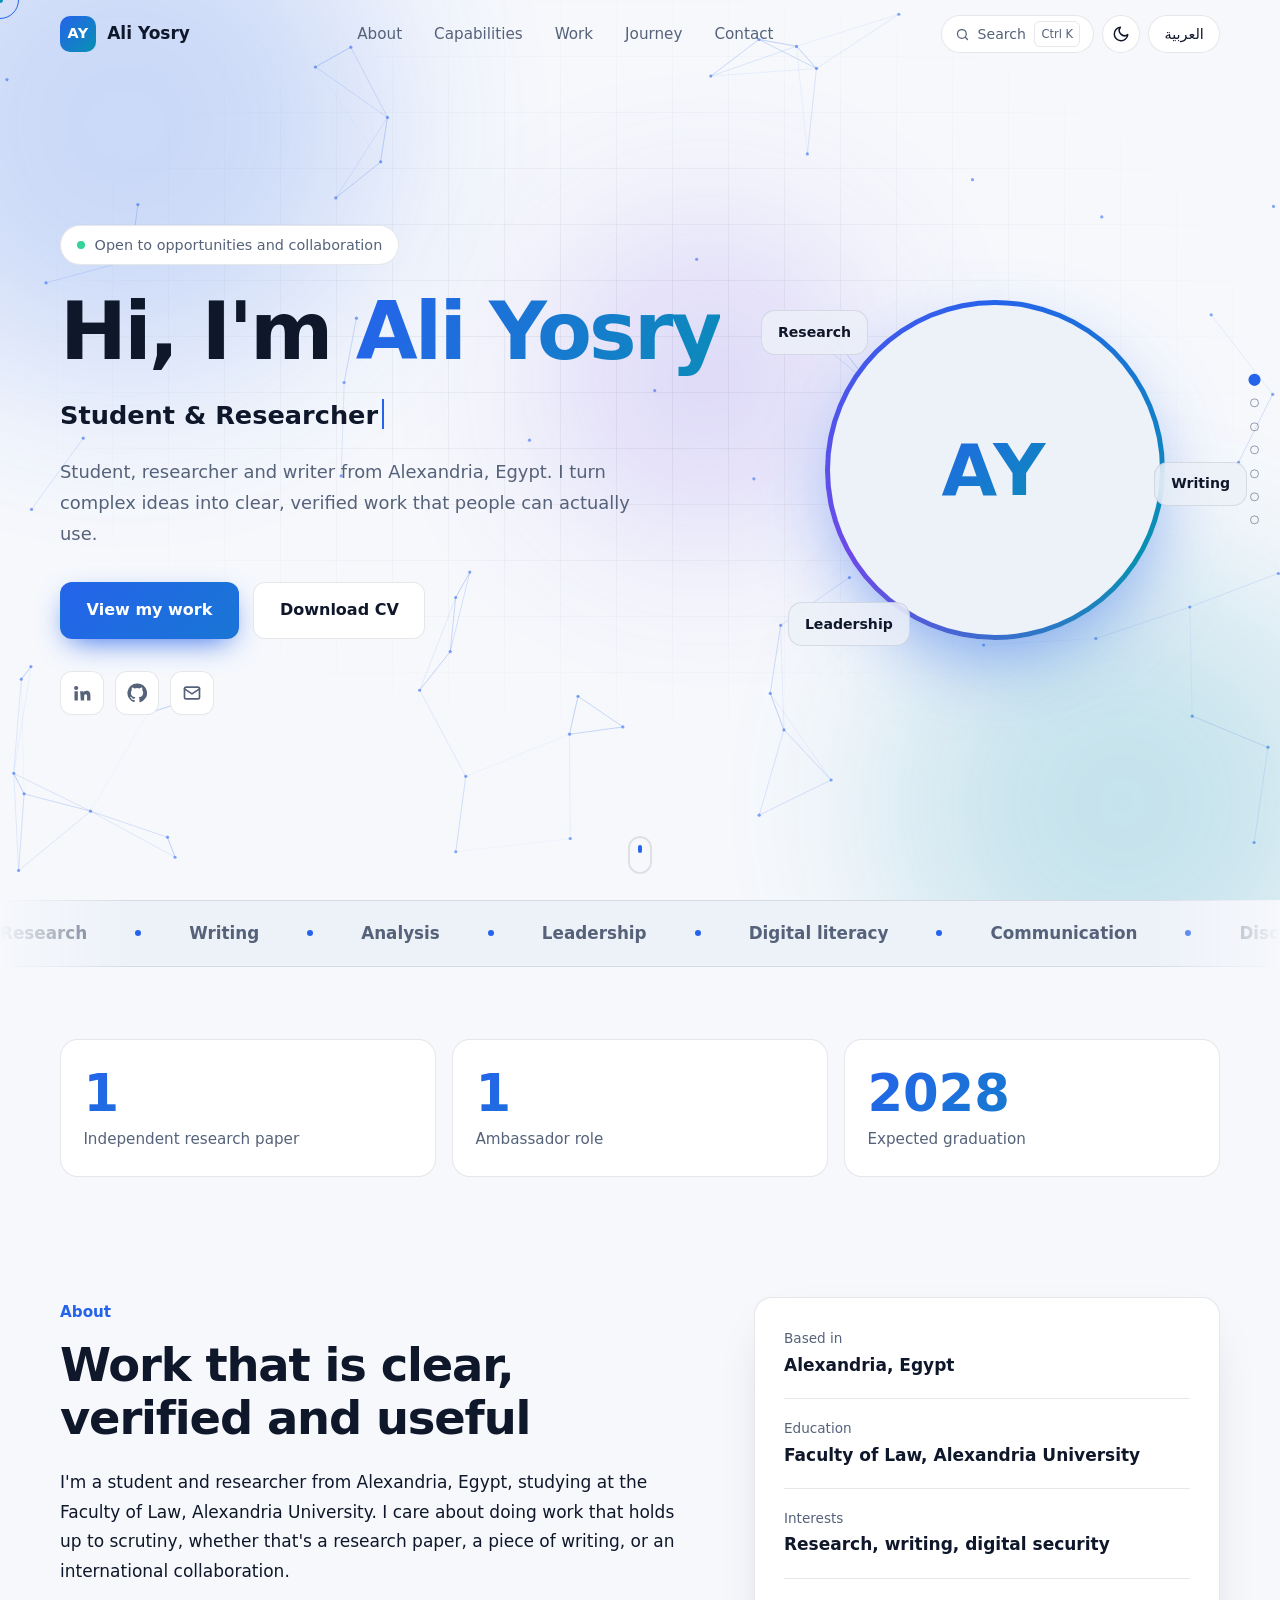
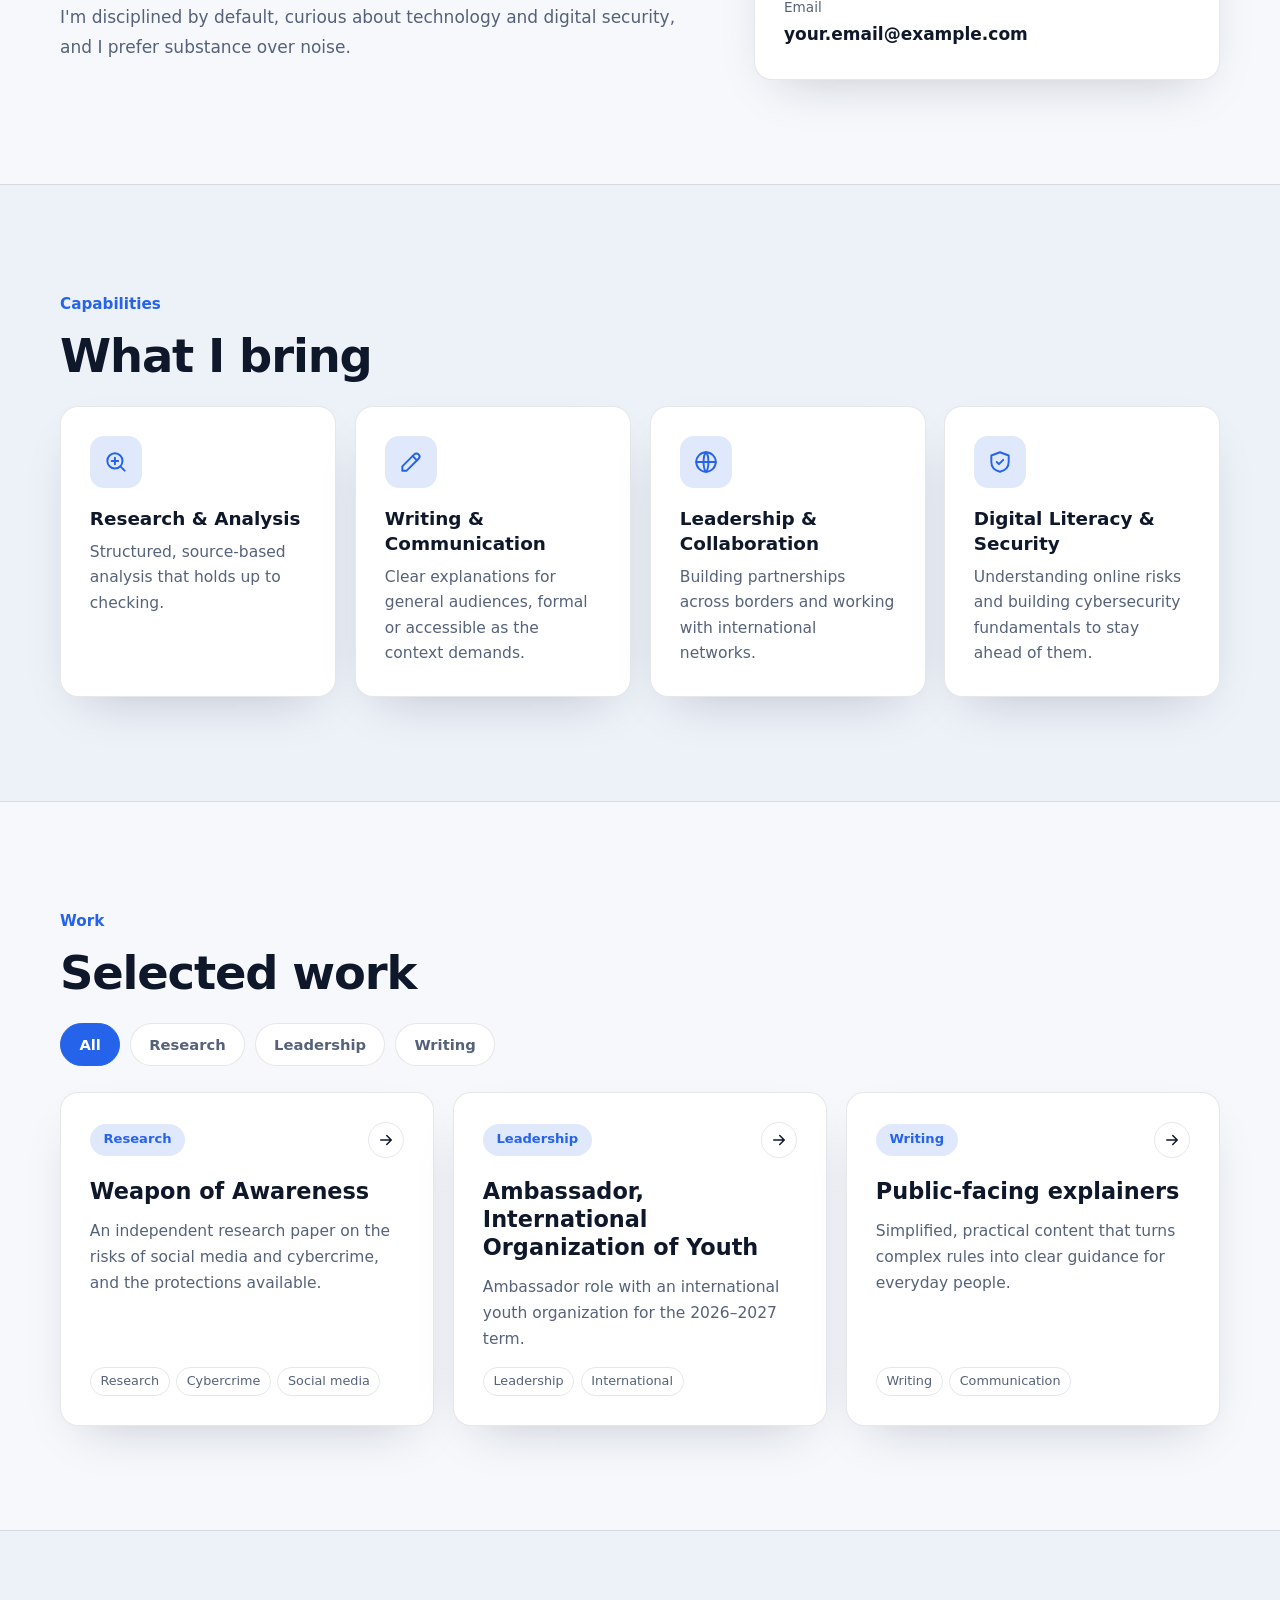
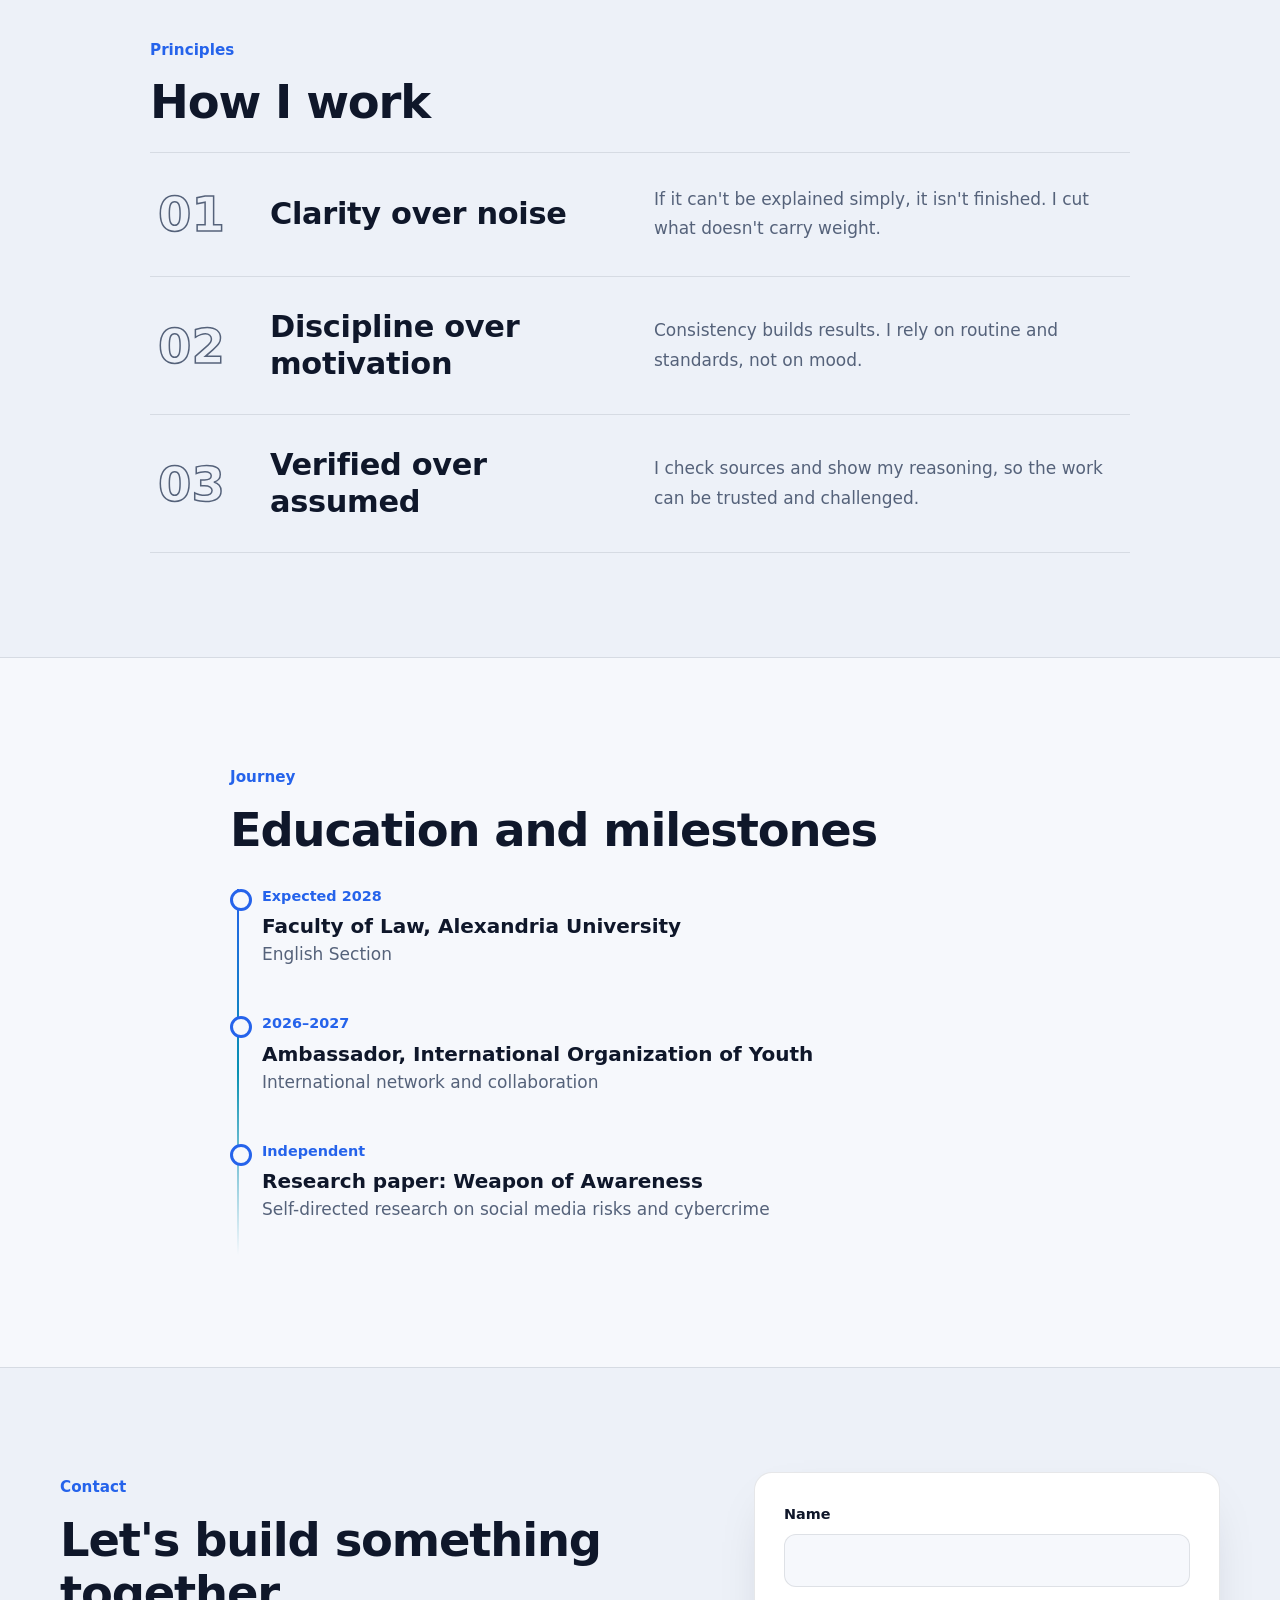
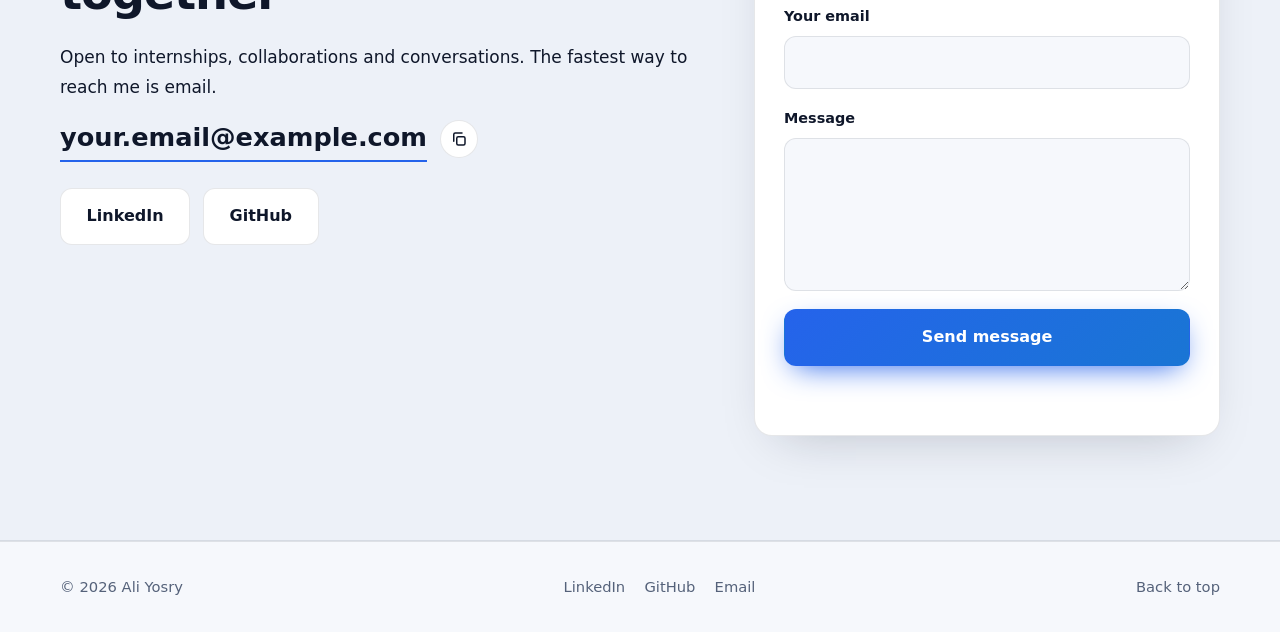
==== commit 90adf7a8: "Add files via upload" ====
--- a/index.html
+++ b/index.html
@@ -3,6 +3,8 @@
 <head>
 <meta charset="utf-8">
 <meta name="viewport" content="width=device-width, initial-scale=1, viewport-fit=cover">
+<meta http-equiv="Content-Security-Policy" content="default-src 'none'; script-src 'self' 'sha256-qOhFsq0QMV2REqNwk5hGH5bZE9SkX6gt6yeyKdYPv+U='; style-src 'self' 'unsafe-inline' https://fonts.googleapis.com; font-src https://fonts.gstatic.com; img-src 'self' data:; connect-src 'none'; object-src 'none'; base-uri 'none'; form-action 'none'; manifest-src 'self'">
+<meta name="referrer" content="strict-origin-when-cross-origin">
 <script>document.documentElement.classList.add("js")</script>
 <title>Ali Yosry — Student, Researcher & Writer</title>
 <meta name="description" content="Ali Yosry — student, researcher and writer from Alexandria, Egypt. Clear, verified, useful work.">
--- a/style.css
+++ b/style.css
@@ -337,3 +337,8 @@
   .reveal,.hi,.rise{opacity:1;transform:none}
   html{scroll-behavior:auto}
 }
+
+/* ============ Anti-copy deterrent (toggled from script.js) ============ */
+.protect body{-webkit-user-select:none;user-select:none;-webkit-touch-callout:none}
+.protect input,.protect textarea{-webkit-user-select:text;user-select:text}
+.protect img{-webkit-user-drag:none;user-drag:none}
